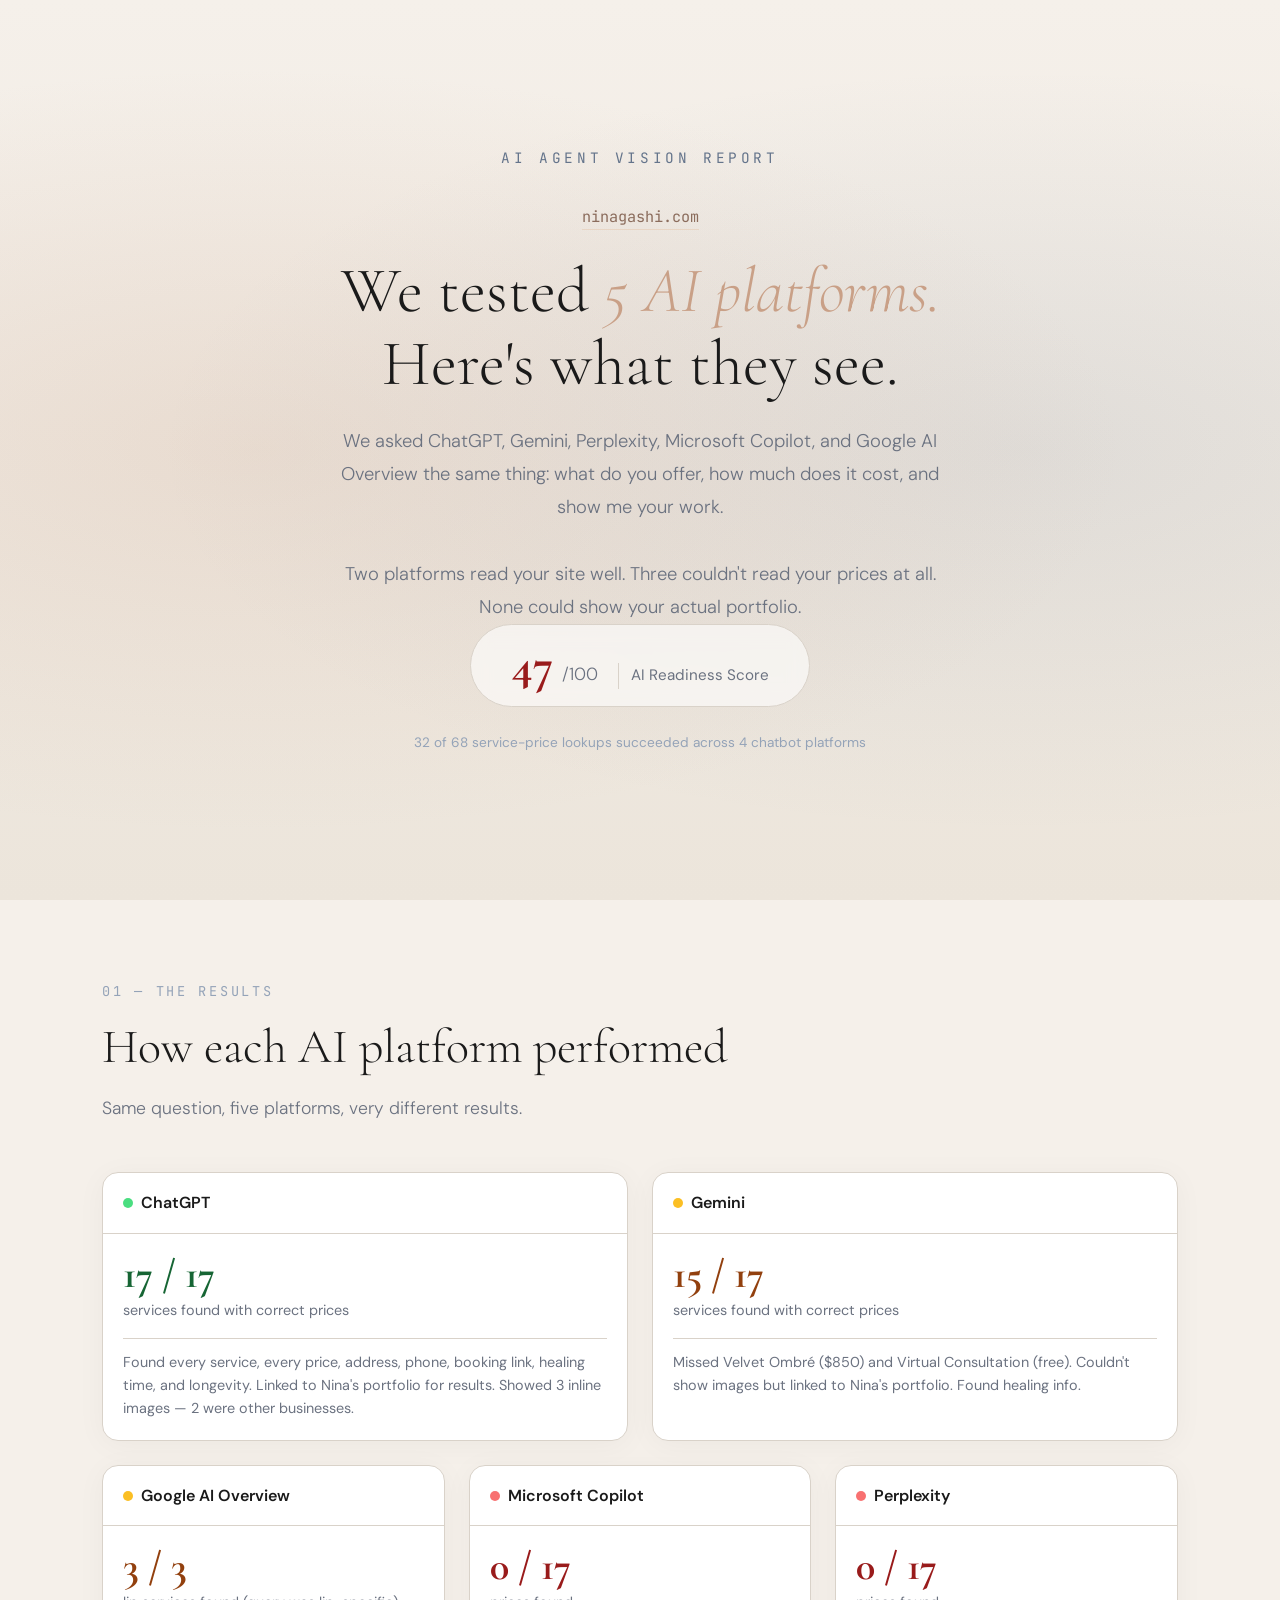
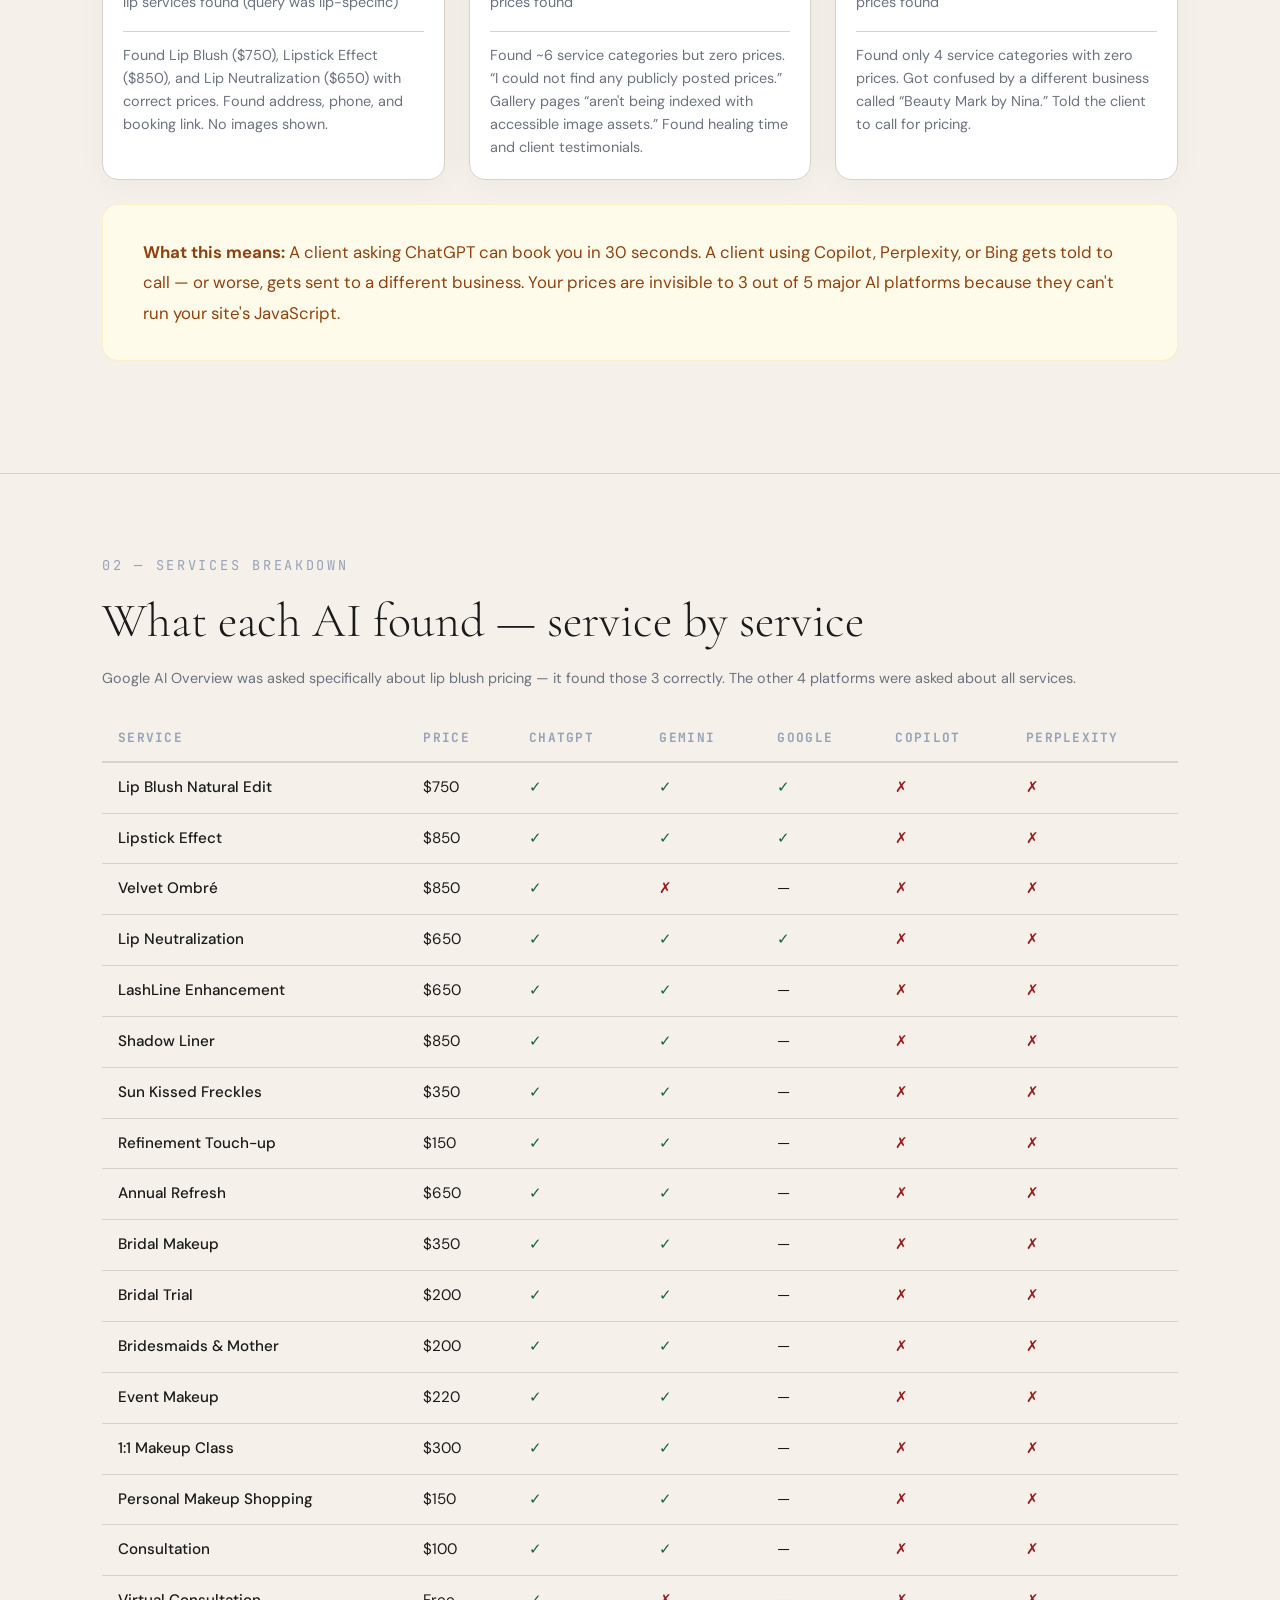
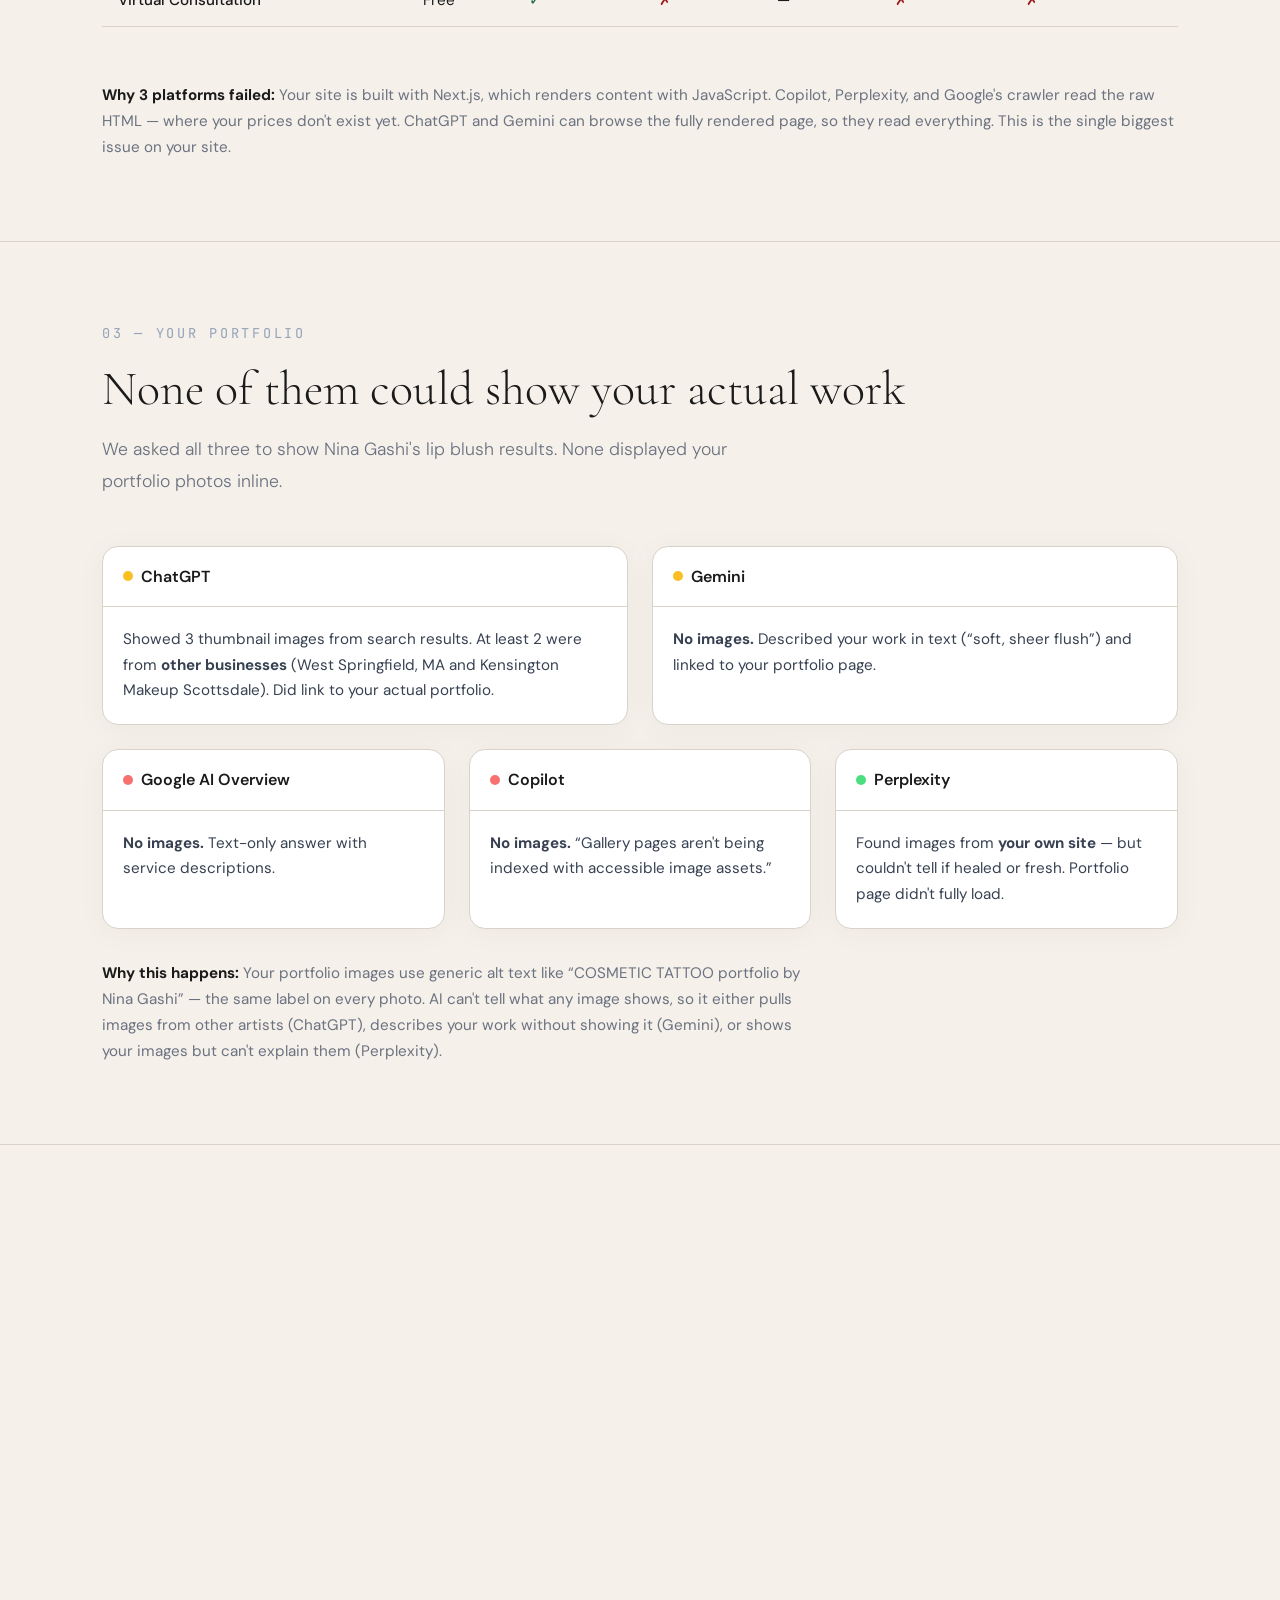
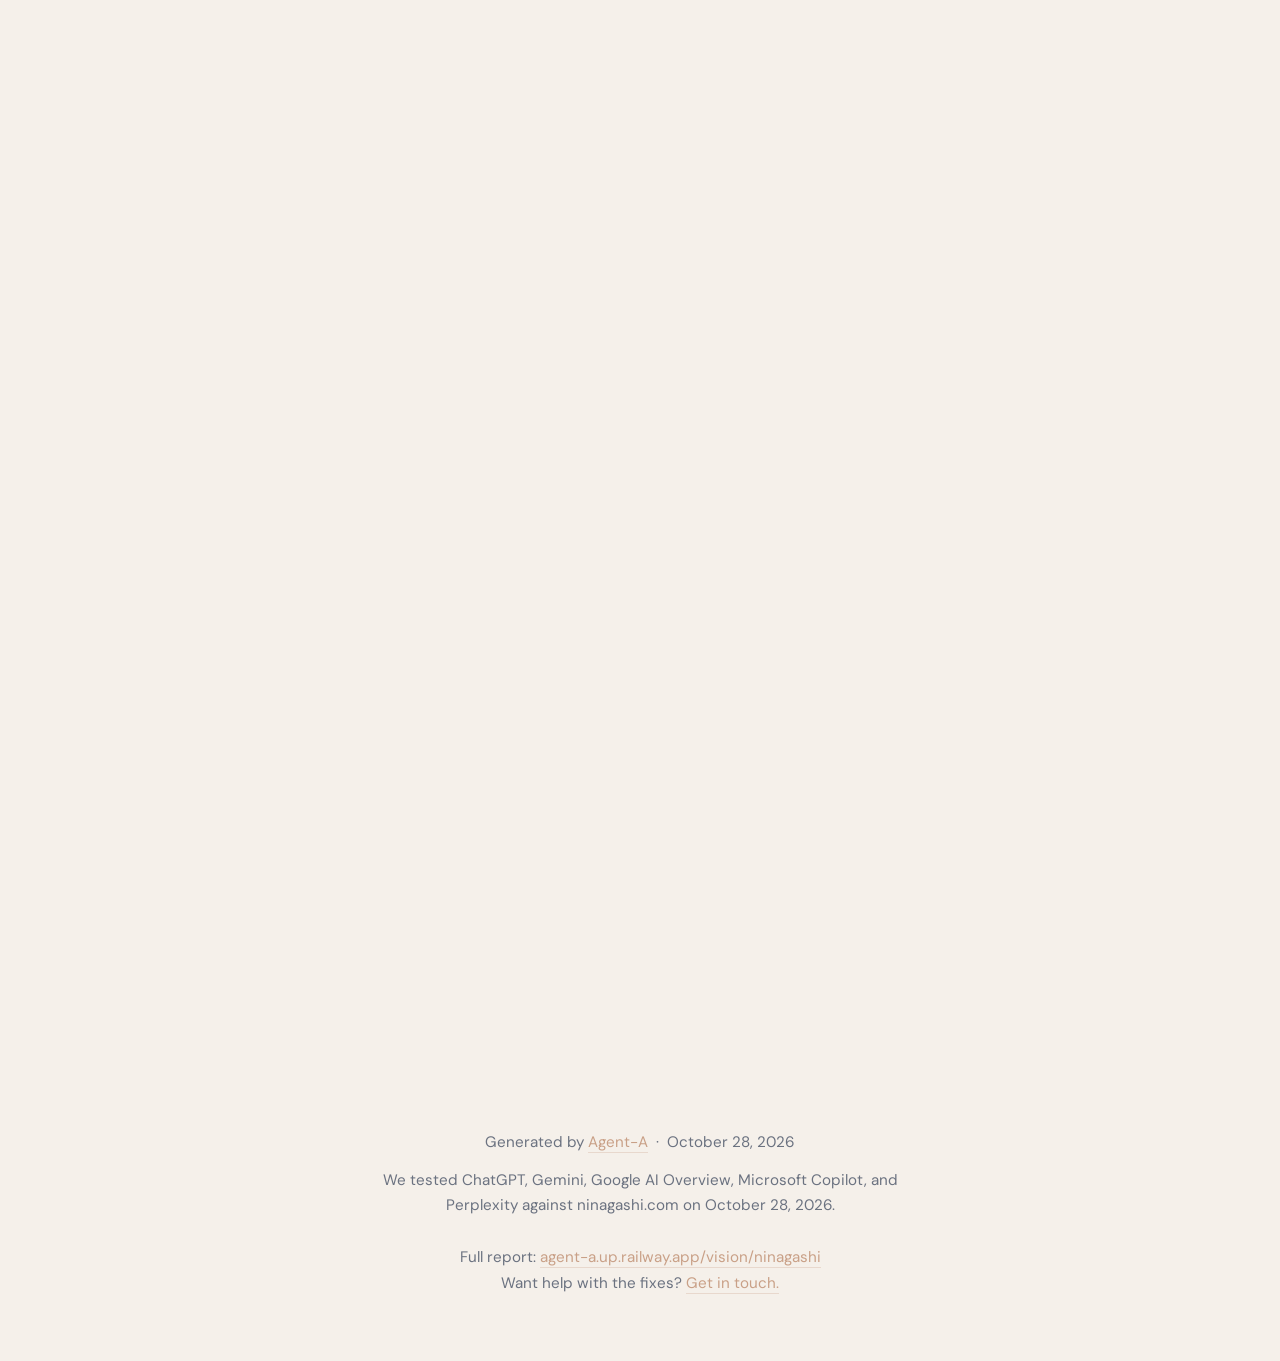
==== readiness/ai-vision-ninagashi.html @ b573cd14 "Add ninagashi.com website link to vision report hero Co-Authored-By: Claude Opus 4.6 <noreply@anthro" ====
<!DOCTYPE html>
<html lang="en">
<head>
<meta charset="UTF-8">
<meta name="viewport" content="width=device-width, initial-scale=1.0">
<title>AI Agent Vision — ninagashi.com</title>
<link rel="preconnect" href="https://fonts.googleapis.com">
<link href="https://fonts.googleapis.com/css2?family=Cormorant+Garamond:ital,wght@0,300;0,400;0,600;0,700;1,300;1,400&family=DM+Sans:wght@300;400;500;600&family=JetBrains+Mono:wght@300;400;500&display=swap" rel="stylesheet">
<style>
  :root {
    --warm: #c9a087;
    --warm-light: #e8d5c4;
    --warm-bg: #f0e8df;
    --warm-deep: #8b6c5c;
    --cold: #64748b;
    --cold-light: #94a3b8;
    --cold-bg: #e4e7ec;
    --cold-deep: #1e293b;
    --green: #4ade80;
    --green-muted: #166534;
    --yellow: #fbbf24;
    --yellow-muted: #92400e;
    --red: #f87171;
    --red-muted: #991b1b;
    --red-soft: #fce8e8;
    --text: #1a1a1a;
    --muted: #6b7280;
    --bg: #f5f0ea;
    --divider: #d9d2c9;
  }

  * { margin: 0; padding: 0; box-sizing: border-box; }
  html { scroll-behavior: smooth; }

  body {
    font-family: 'DM Sans', sans-serif;
    background: var(--bg);
    color: var(--text);
    line-height: 1.7;
    overflow-x: hidden;
  }

  .container { max-width: 1140px; margin: 0 auto; padding: 0 2rem; }
  .serif { font-family: 'Cormorant Garamond', serif; }
  .mono { font-family: 'JetBrains Mono', monospace; }

  /* ---- HERO ---- */
  .hero {
    min-height: 100vh;
    display: flex;
    align-items: center;
    justify-content: center;
    position: relative;
    overflow: hidden;
  }
  .hero::before {
    content: '';
    position: absolute;
    inset: 0;
    background:
      radial-gradient(ellipse at 20% 50%, rgba(201,160,135,0.2) 0%, transparent 60%),
      radial-gradient(ellipse at 80% 50%, rgba(100,116,139,0.12) 0%, transparent 60%),
      linear-gradient(180deg, var(--bg) 0%, #ece5db 100%);
  }
  .hero-content {
    position: relative;
    text-align: center;
    max-width: 800px;
    padding: 4rem 2rem;
    animation: fadeUp 1.2s ease-out;
  }
  .hero-eyebrow {
    font-family: 'JetBrains Mono', monospace;
    font-size: 0.9rem;
    letter-spacing: 0.25em;
    text-transform: uppercase;
    color: var(--cold);
    margin-bottom: 2rem;
  }
  .hero h1 {
    font-family: 'Cormorant Garamond', serif;
    font-size: clamp(2.5rem, 5vw, 4.5rem);
    font-weight: 300;
    line-height: 1.15;
    color: var(--text);
    margin-bottom: 1.5rem;
  }
  .hero h1 em { font-style: italic; color: var(--warm); }
  .hero-sub {
    font-size: 1.15rem;
    color: var(--muted);
    font-weight: 300;
    max-width: 600px;
    margin: 0 auto;
    line-height: 1.8;
  }

  /* ---- SECTION ---- */
  .section { padding: 5rem 0; }
  .section-num {
    font-family: 'JetBrains Mono', monospace;
    font-size: 0.85rem;
    letter-spacing: 0.2em;
    color: var(--cold-light);
    text-transform: uppercase;
    margin-bottom: 1rem;
  }
  .section-title {
    font-family: 'Cormorant Garamond', serif;
    font-size: clamp(2rem, 4vw, 3rem);
    font-weight: 300;
    line-height: 1.2;
    margin-bottom: 1rem;
  }
  .section-lead {
    font-size: 1.1rem;
    color: var(--muted);
    font-weight: 300;
    max-width: 650px;
    margin-bottom: 3rem;
    line-height: 1.8;
  }
  .section-divider {
    height: 1px;
    background: var(--divider);
    margin: 0;
  }

  /* ---- COMPARISON TABLE ---- */
  .compare-table {
    width: 100%;
    border-collapse: collapse;
    margin-bottom: 2rem;
  }
  .compare-table th {
    text-align: left;
    font-family: 'JetBrains Mono', monospace;
    font-size: 0.8rem;
    letter-spacing: 0.1em;
    text-transform: uppercase;
    color: var(--cold-light);
    padding: 0.75rem 1rem;
    border-bottom: 2px solid var(--divider);
  }
  .compare-table td {
    padding: 0.75rem 1rem;
    border-bottom: 1px solid var(--divider);
    font-size: 0.95rem;
    vertical-align: top;
  }
  .compare-table td:first-child {
    font-weight: 500;
    white-space: nowrap;
  }
  .compare-table .good { color: var(--green-muted); }
  .compare-table .warn { color: var(--yellow-muted); }
  .compare-table .bad { color: var(--red-muted); }

  /* ---- PLATFORM CARDS ---- */
  .platform-grid {
    display: grid;
    grid-template-columns: 1fr 1fr 1fr;
    gap: 1.5rem;
    margin-bottom: 2rem;
  }
  .platform-card {
    background: white;
    border: 1px solid var(--divider);
    border-radius: 16px;
    overflow: hidden;
    box-shadow: 0 4px 30px rgba(0,0,0,0.04);
  }
  .platform-card .card-header {
    padding: 1rem 1.25rem;
    border-bottom: 1px solid var(--divider);
    font-weight: 600;
    font-size: 1rem;
    display: flex;
    align-items: center;
    gap: 0.5rem;
  }
  .platform-card .card-header .dot {
    width: 10px; height: 10px;
    border-radius: 50%;
    flex-shrink: 0;
  }
  .platform-card .card-body {
    padding: 1.25rem;
    font-size: 0.95rem;
    line-height: 1.7;
    color: #374151;
  }
  .platform-card .stat {
    font-family: 'Cormorant Garamond', serif;
    font-size: 2.5rem;
    font-weight: 700;
    line-height: 1;
    margin-bottom: 0.25rem;
  }
  .platform-card .stat-label {
    font-size: 0.9rem;
    color: var(--muted);
    margin-bottom: 1rem;
  }
  .platform-card .detail {
    font-size: 0.9rem;
    color: var(--muted);
    line-height: 1.6;
    padding-top: 0.75rem;
    border-top: 1px solid var(--divider);
  }

  /* ---- CHAT SIM ---- */
  .chat-sim {
    background: white;
    border: 1px solid var(--divider);
    border-radius: 16px;
    overflow: hidden;
    box-shadow: 0 4px 40px rgba(0,0,0,0.06);
    max-width: 800px;
    margin: 0 auto;
  }
  .chat-header {
    padding: 1rem 1.5rem;
    border-bottom: 1px solid var(--divider);
    font-weight: 500;
    font-size: 0.95rem;
    display: flex;
    align-items: center;
    gap: 0.5rem;
    color: var(--text);
  }
  .chat-header .dot {
    width: 10px; height: 10px;
    background: var(--green);
    border-radius: 50%;
  }
  .chat-body { padding: 2rem; }
  .chat-msg { margin-bottom: 1.5rem; max-width: 85%; }
  .chat-msg.user {
    margin-left: auto;
    background: #f0f0f0;
    padding: 1rem 1.25rem;
    border-radius: 16px 16px 4px 16px;
    font-size: 1rem;
  }
  .chat-msg.ai {
    padding: 1rem 0;
    font-size: 0.95rem;
    line-height: 1.7;
    color: #374151;
  }
  .chat-result {
    padding: 1rem 1.25rem;
    border-radius: 12px;
    margin-top: 0.75rem;
    font-size: 0.95rem;
    line-height: 1.7;
  }
  .chat-result.lose {
    background: var(--red-soft);
    border: 1px solid rgba(248,113,113,0.15);
    color: var(--red-muted);
  }
  .chat-result.win {
    background: #f0fdf4;
    border: 1px solid rgba(74,222,128,0.15);
    color: var(--green-muted);
  }
  .chat-result.mixed {
    background: #fffbeb;
    border: 1px solid rgba(251,191,36,0.15);
    color: var(--yellow-muted);
  }

  /* ---- FIX GRID ---- */
  .fix-grid {
    display: grid;
    grid-template-columns: 1fr 1fr;
    gap: 1.25rem;
    margin-top: 2rem;
  }
  .fix-card {
    background: white;
    border: 1px solid var(--divider);
    border-radius: 12px;
    padding: 1.5rem;
  }
  .fix-card h4 {
    font-family: 'Cormorant Garamond', serif;
    font-size: 1.25rem;
    font-weight: 600;
    margin-bottom: 0.5rem;
  }
  .fix-card p {
    font-size: 0.95rem;
    color: var(--muted);
    line-height: 1.6;
  }
  .fix-card .priority {
    display: inline-block;
    font-family: 'JetBrains Mono', monospace;
    font-size: 0.75rem;
    letter-spacing: 0.1em;
    text-transform: uppercase;
    padding: 0.2rem 0.6rem;
    border-radius: 4px;
    margin-bottom: 0.75rem;
  }
  .fix-card .priority.high {
    background: var(--red-soft);
    color: var(--red-muted);
  }
  .fix-card .priority.med {
    background: #fffbeb;
    color: var(--yellow-muted);
  }
  .fix-card .priority.low {
    background: #f0fdf4;
    color: var(--green-muted);
  }

  /* ---- CODE BLOCK ---- */
  .code-block {
    background: #0c0f14;
    border-radius: 12px;
    overflow: hidden;
    margin-top: 1rem;
    box-shadow: 0 4px 30px rgba(0,0,0,0.1);
  }
  .code-block .code-header {
    background: #161b22;
    padding: 0.6rem 1rem;
    font-family: 'JetBrains Mono', monospace;
    font-size: 0.8rem;
    color: #6b7280;
    display: flex;
    justify-content: space-between;
    align-items: center;
  }
  .code-block pre {
    padding: 1.25rem;
    font-family: 'JetBrains Mono', monospace;
    font-size: 0.82rem;
    line-height: 1.7;
    color: #c9d1d9;
    overflow-x: auto;
    margin: 0;
    white-space: pre;
  }
  .code-block pre .key { color: #79c0ff; }
  .code-block pre .str { color: #a5d6ff; }
  .code-block pre .num { color: #ffa657; }
  .code-block pre .comment { color: #484f58; }

  /* ---- VERDICT BANNER ---- */
  .verdict-banner {
    padding: 2rem 2.5rem;
    border-radius: 16px;
    margin-bottom: 2rem;
    line-height: 1.8;
    font-size: 1.05rem;
  }
  .verdict-banner.good {
    background: #f0fdf4;
    border: 1px solid rgba(74,222,128,0.2);
    color: var(--green-muted);
  }
  .verdict-banner.bad {
    background: var(--red-soft);
    border: 1px solid rgba(248,113,113,0.2);
    color: var(--red-muted);
  }
  .verdict-banner.mixed {
    background: #fffbeb;
    border: 1px solid rgba(251,191,36,0.2);
    color: var(--yellow-muted);
  }

  /* ---- FOOTER ---- */
  .footer {
    padding: 4rem 0;
    text-align: center;
    color: var(--muted);
    font-size: 0.95rem;
  }
  .footer a {
    color: var(--warm);
    text-decoration: none;
    border-bottom: 1px solid rgba(201,160,135,0.3);
  }

  @keyframes fadeUp {
    from { opacity: 0; transform: translateY(30px); }
    to   { opacity: 1; transform: translateY(0); }
  }
  .reveal {
    opacity: 0;
    transform: translateY(24px);
    transition: opacity 0.8s ease, transform 0.8s ease;
  }
  .reveal.visible {
    opacity: 1;
    transform: translateY(0);
  }

  @media (max-width: 768px) {
    .platform-grid { grid-template-columns: 1fr; }
    .fix-grid { grid-template-columns: 1fr; }
    .hero h1 { font-size: 2.2rem; }
    .section { padding: 3.5rem 0; }
  }
</style>
</head>
<body>

<!-- =========== HERO =========== -->
<section class="hero">
  <div class="hero-content">
    <div class="hero-eyebrow mono">AI Agent Vision Report</div>
    <div style="margin-bottom: 1.5rem;">
      <a href="https://ninagashi.com" target="_blank" rel="noopener" style="font-family: 'JetBrains Mono', monospace; font-size: 0.95rem; color: var(--warm-deep); text-decoration: none; border-bottom: 1px solid var(--warm-light); padding-bottom: 2px; transition: color 0.2s, border-color 0.2s;">ninagashi.com</a>
    </div>
    <h1 class="serif">We tested <em>5 AI platforms.</em><br>Here's what they see.</h1>
    <p class="hero-sub">
      We asked ChatGPT, Gemini, Perplexity, Microsoft Copilot, and
      Google AI Overview the same thing: what do you offer, how much does it cost,
      and show me your work.
      <br><br>
      Two platforms read your site well. Three couldn't read your prices at all.
      None could show your actual portfolio.
    </p>
    <div style="display: inline-flex; align-items: baseline; gap: 0.5rem; padding: 1rem 2.5rem; border: 1px solid var(--divider); border-radius: 100px; background: rgba(255,255,255,0.6); backdrop-filter: blur(10px); margin-bottom: 1.5rem;">
      <span class="serif" style="font-size: 3rem; font-weight: 700; color: var(--red-muted); line-height: 1;">47</span>
      <span style="font-size: 1.1rem; color: var(--muted); font-weight: 300;">/100</span>
      <span style="font-size: 0.95rem; color: var(--muted); font-weight: 400; margin-left: 0.75rem; padding-left: 0.75rem; border-left: 1px solid var(--divider);">AI Readiness Score</span>
    </div>
    <div style="font-size: 0.85rem; color: var(--cold-light);">
      32 of 68 service-price lookups succeeded across 4 chatbot platforms
    </div>
  </div>
</section>

<!-- =========== SECTION 1: SCORECARD =========== -->
<section class="section">
  <div class="container reveal">
    <div class="section-num mono">01 &mdash; The results</div>
    <h2 class="section-title serif">How each AI platform performed</h2>
    <p class="section-lead">
      Same question, five platforms, very different results.
    </p>

    <div class="platform-grid" style="grid-template-columns: 1fr 1fr; margin-bottom: 1.5rem;">
      <!-- ChatGPT -->
      <div class="platform-card">
        <div class="card-header">
          <div class="dot" style="background: var(--green);"></div>
          ChatGPT
        </div>
        <div class="card-body">
          <div class="stat good" style="color: var(--green-muted);">17 / 17</div>
          <div class="stat-label">services found with correct prices</div>
          <div class="detail">
            Found every service, every price, address, phone,
            booking link, healing time, and longevity.
            Linked to Nina's portfolio for results.
            Showed 3 inline images &mdash; 2 were other businesses.
          </div>
        </div>
      </div>

      <!-- Gemini -->
      <div class="platform-card">
        <div class="card-header">
          <div class="dot" style="background: var(--yellow);"></div>
          Gemini
        </div>
        <div class="card-body">
          <div class="stat warn" style="color: var(--yellow-muted);">15 / 17</div>
          <div class="stat-label">services found with correct prices</div>
          <div class="detail">
            Missed Velvet Ombr&eacute; ($850) and Virtual Consultation (free).
            Couldn't show images but linked to Nina's portfolio.
            Found healing info.
          </div>
        </div>
      </div>
    </div>

    <div class="platform-grid" style="grid-template-columns: 1fr 1fr 1fr; margin-bottom: 1.5rem;">
      <!-- Google AI Overview -->
      <div class="platform-card">
        <div class="card-header">
          <div class="dot" style="background: var(--yellow);"></div>
          Google AI Overview
        </div>
        <div class="card-body">
          <div class="stat warn" style="color: var(--yellow-muted);">3 / 3</div>
          <div class="stat-label">lip services found (query was lip-specific)</div>
          <div class="detail">
            Found Lip Blush ($750), Lipstick Effect ($850),
            and Lip Neutralization ($650) with correct prices.
            Found address, phone, and booking link.
            No images shown.
          </div>
        </div>
      </div>

      <!-- Copilot -->
      <div class="platform-card">
        <div class="card-header">
          <div class="dot" style="background: var(--red);"></div>
          Microsoft Copilot
        </div>
        <div class="card-body">
          <div class="stat bad" style="color: var(--red-muted);">0 / 17</div>
          <div class="stat-label">prices found</div>
          <div class="detail">
            Found ~6 service categories but zero prices.
            &ldquo;I could not find any publicly posted prices.&rdquo;
            Gallery pages &ldquo;aren't being indexed with accessible image assets.&rdquo;
            Found healing time and client testimonials.
          </div>
        </div>
      </div>

      <!-- Perplexity -->
      <div class="platform-card">
        <div class="card-header">
          <div class="dot" style="background: var(--red);"></div>
          Perplexity
        </div>
        <div class="card-body">
          <div class="stat bad" style="color: var(--red-muted);">0 / 17</div>
          <div class="stat-label">prices found</div>
          <div class="detail">
            Found only 4 service categories with zero prices.
            Got confused by a different business
            called &ldquo;Beauty Mark by Nina.&rdquo;
            Told the client to call for pricing.
          </div>
        </div>
      </div>
    </div>

    <!-- What this means -->
    <div class="verdict-banner mixed">
      <strong>What this means:</strong> A client asking ChatGPT can book you in 30 seconds.
      A client using Copilot, Perplexity, or Bing gets told to call &mdash;
      or worse, gets sent to a different business. Your prices are invisible
      to 3 out of 5 major AI platforms because they can't run your site's JavaScript.
    </div>
  </div>
</section>

<div class="section-divider"></div>

<!-- =========== SECTION 2: SERVICES DETAIL =========== -->
<section class="section">
  <div class="container reveal">
    <div class="section-num mono">02 &mdash; Services breakdown</div>
    <h2 class="section-title serif">What each AI found &mdash; service by service</h2>
    <p style="color: var(--muted); font-size: 0.9rem; margin-bottom: 1.5rem;">
      Google AI Overview was asked specifically about lip blush pricing &mdash;
      it found those 3 correctly. The other 4 platforms were asked about all services.
    </p>

    <div style="overflow-x: auto;">
    <table class="compare-table">
      <thead>
        <tr>
          <th>Service</th>
          <th>Price</th>
          <th>ChatGPT</th>
          <th>Gemini</th>
          <th>Google</th>
          <th>Copilot</th>
          <th>Perplexity</th>
        </tr>
      </thead>
      <tbody>
        <tr><td>Lip Blush Natural Edit</td><td>$750</td><td class="good">&check;</td><td class="good">&check;</td><td class="good">&check;</td><td class="bad">&cross;</td><td class="bad">&cross;</td></tr>
        <tr><td>Lipstick Effect</td><td>$850</td><td class="good">&check;</td><td class="good">&check;</td><td class="good">&check;</td><td class="bad">&cross;</td><td class="bad">&cross;</td></tr>
        <tr><td>Velvet Ombr&eacute;</td><td>$850</td><td class="good">&check;</td><td class="bad">&cross;</td><td>&mdash;</td><td class="bad">&cross;</td><td class="bad">&cross;</td></tr>
        <tr><td>Lip Neutralization</td><td>$650</td><td class="good">&check;</td><td class="good">&check;</td><td class="good">&check;</td><td class="bad">&cross;</td><td class="bad">&cross;</td></tr>
        <tr><td>LashLine Enhancement</td><td>$650</td><td class="good">&check;</td><td class="good">&check;</td><td>&mdash;</td><td class="bad">&cross;</td><td class="bad">&cross;</td></tr>
        <tr><td>Shadow Liner</td><td>$850</td><td class="good">&check;</td><td class="good">&check;</td><td>&mdash;</td><td class="bad">&cross;</td><td class="bad">&cross;</td></tr>
        <tr><td>Sun Kissed Freckles</td><td>$350</td><td class="good">&check;</td><td class="good">&check;</td><td>&mdash;</td><td class="bad">&cross;</td><td class="bad">&cross;</td></tr>
        <tr><td>Refinement Touch-up</td><td>$150</td><td class="good">&check;</td><td class="good">&check;</td><td>&mdash;</td><td class="bad">&cross;</td><td class="bad">&cross;</td></tr>
        <tr><td>Annual Refresh</td><td>$650</td><td class="good">&check;</td><td class="good">&check;</td><td>&mdash;</td><td class="bad">&cross;</td><td class="bad">&cross;</td></tr>
        <tr><td>Bridal Makeup</td><td>$350</td><td class="good">&check;</td><td class="good">&check;</td><td>&mdash;</td><td class="bad">&cross;</td><td class="bad">&cross;</td></tr>
        <tr><td>Bridal Trial</td><td>$200</td><td class="good">&check;</td><td class="good">&check;</td><td>&mdash;</td><td class="bad">&cross;</td><td class="bad">&cross;</td></tr>
        <tr><td>Bridesmaids &amp; Mother</td><td>$200</td><td class="good">&check;</td><td class="good">&check;</td><td>&mdash;</td><td class="bad">&cross;</td><td class="bad">&cross;</td></tr>
        <tr><td>Event Makeup</td><td>$220</td><td class="good">&check;</td><td class="good">&check;</td><td>&mdash;</td><td class="bad">&cross;</td><td class="bad">&cross;</td></tr>
        <tr><td>1:1 Makeup Class</td><td>$300</td><td class="good">&check;</td><td class="good">&check;</td><td>&mdash;</td><td class="bad">&cross;</td><td class="bad">&cross;</td></tr>
        <tr><td>Personal Makeup Shopping</td><td>$150</td><td class="good">&check;</td><td class="good">&check;</td><td>&mdash;</td><td class="bad">&cross;</td><td class="bad">&cross;</td></tr>
        <tr><td>Consultation</td><td>$100</td><td class="good">&check;</td><td class="good">&check;</td><td>&mdash;</td><td class="bad">&cross;</td><td class="bad">&cross;</td></tr>
        <tr><td>Virtual Consultation</td><td>Free</td><td class="good">&check;</td><td class="bad">&cross;</td><td>&mdash;</td><td class="bad">&cross;</td><td class="bad">&cross;</td></tr>
      </tbody>
    </table>
    </div>

    <p style="color: var(--muted); font-size: 0.95rem; line-height: 1.7; margin-top: 1.5rem;">
      <strong style="color: var(--text);">Why 3 platforms failed:</strong>
      Your site is built with Next.js, which renders content with JavaScript.
      Copilot, Perplexity, and Google's crawler read the raw HTML &mdash; where your
      prices don't exist yet. ChatGPT and Gemini can browse the fully rendered page,
      so they read everything. This is the single biggest issue on your site.
    </p>
  </div>
</section>

<div class="section-divider"></div>

<!-- =========== SECTION 3: IMAGES =========== -->
<section class="section">
  <div class="container reveal">
    <div class="section-num mono">03 &mdash; Your portfolio</div>
    <h2 class="section-title serif">None of them could show your actual work</h2>
    <p class="section-lead">
      We asked all three to show Nina Gashi's lip blush results.
      None displayed your portfolio photos inline.
    </p>

    <div class="platform-grid" style="grid-template-columns: 1fr 1fr; margin-bottom: 1.5rem;">
      <div class="platform-card">
        <div class="card-header">
          <div class="dot" style="background: var(--yellow);"></div>
          ChatGPT
        </div>
        <div class="card-body">
          Showed 3 thumbnail images from search results.
          At least 2 were from <strong>other businesses</strong>
          (West Springfield, MA and Kensington Makeup Scottsdale).
          Did link to your actual portfolio.
        </div>
      </div>
      <div class="platform-card">
        <div class="card-header">
          <div class="dot" style="background: var(--yellow);"></div>
          Gemini
        </div>
        <div class="card-body">
          <strong>No images.</strong>
          Described your work in text
          (&ldquo;soft, sheer flush&rdquo;)
          and linked to your portfolio page.
        </div>
      </div>
    </div>
    <div class="platform-grid" style="grid-template-columns: 1fr 1fr 1fr; margin-bottom: 2rem;">
      <div class="platform-card">
        <div class="card-header">
          <div class="dot" style="background: var(--red);"></div>
          Google AI Overview
        </div>
        <div class="card-body">
          <strong>No images.</strong>
          Text-only answer with service descriptions.
        </div>
      </div>
      <div class="platform-card">
        <div class="card-header">
          <div class="dot" style="background: var(--red);"></div>
          Copilot
        </div>
        <div class="card-body">
          <strong>No images.</strong>
          &ldquo;Gallery pages aren't being indexed
          with accessible image assets.&rdquo;
        </div>
      </div>
      <div class="platform-card">
        <div class="card-header">
          <div class="dot" style="background: var(--green);"></div>
          Perplexity
        </div>
        <div class="card-body">
          Found images from <strong>your own site</strong> &mdash;
          but couldn't tell if healed or fresh.
          Portfolio page didn't fully load.
        </div>
      </div>
    </div>

    <p style="color: var(--muted); font-size: 0.95rem; line-height: 1.7; max-width: 700px;">
      <strong style="color: var(--text);">Why this happens:</strong>
      Your portfolio images use generic alt text like
      &ldquo;COSMETIC TATTOO portfolio by Nina Gashi&rdquo; &mdash;
      the same label on every photo. AI can't tell what any image shows,
      so it either pulls images from other artists (ChatGPT), describes your
      work without showing it (Gemini), or shows your images but can't
      explain them (Perplexity).
    </p>
  </div>
</section>

<div class="section-divider"></div>

<!-- =========== SECTION 4: VERDICT + FIXES =========== -->
<section class="section">
  <div class="container reveal">
    <div class="section-num mono">04 &mdash; The verdict</div>
    <h2 class="section-title serif">Your site is better than most &mdash; with two gaps</h2>

    <div class="verdict-banner mixed" style="margin-bottom: 2rem;">
      <strong>The bottom line:</strong> ChatGPT and Gemini read everything correctly &mdash;
      but Copilot, Perplexity, and Google's AI Overview can't read your prices.
      That's 3 out of 5 platforms where a potential client gets told to call instead
      of seeing your menu. One code change fixes all three.
    </div>

    <div style="font-size: 1.05rem; line-height: 1.8; color: var(--text); max-width: 700px; margin-bottom: 3rem;">
      <strong>Two fixes. Both are copy-paste. Here's the code.</strong>
    </div>

    <!-- FIX 1: Offer Schema -->
    <div class="fix-card" style="margin-bottom: 2rem;">
      <div class="priority high">Fix 1 &mdash; Make prices visible to Perplexity</div>
      <h4 class="serif">Add this to your services page &lt;head&gt;</h4>
      <p style="margin-bottom: 0.5rem;">
        Your /services page already has Service schema (names and descriptions) but no prices.
        Replace your existing ItemList JSON-LD with this version that includes Offer schema.
        Perplexity's crawler can read JSON-LD even when it can't run JavaScript.
      </p>
      <div class="code-block">
        <div class="code-header">
          <span>JSON-LD &mdash; paste into /services &lt;head&gt;</span>
        </div>
<pre><span class="comment">// Add this &lt;script type="application/ld+json"&gt; to your services page.</span>
<span class="comment">// It replaces your existing ItemList with one that includes prices.</span>
{
  "<span class="key">@context</span>": "<span class="str">https://schema.org</span>",
  "<span class="key">@type</span>": "<span class="str">ItemList</span>",
  "<span class="key">name</span>": "<span class="str">Nina Gashi Services</span>",
  "<span class="key">itemListElement</span>": [
    {
      "<span class="key">@type</span>": "<span class="str">ListItem</span>",
      "<span class="key">position</span>": <span class="num">1</span>,
      "<span class="key">item</span>": {
        "<span class="key">@type</span>": "<span class="str">Service</span>",
        "<span class="key">name</span>": "<span class="str">Lip Blush: The Natural Edit</span>",
        "<span class="key">description</span>": "<span class="str">Soft color enhancement that improves tone, border definition, and lip balance</span>",
        "<span class="key">provider</span>": { "<span class="key">@id</span>": "<span class="str">https://ninagashi.com/#business</span>" },
        "<span class="key">offers</span>": {
          "<span class="key">@type</span>": "<span class="str">Offer</span>",
          "<span class="key">price</span>": "<span class="num">750.00</span>",
          "<span class="key">priceCurrency</span>": "<span class="str">USD</span>"
        }
      }
    },
    {
      "<span class="key">@type</span>": "<span class="str">ListItem</span>",
      "<span class="key">position</span>": <span class="num">2</span>,
      "<span class="key">item</span>": {
        "<span class="key">@type</span>": "<span class="str">Service</span>",
        "<span class="key">name</span>": "<span class="str">Lipstick Effect - The Makeup Edit</span>",
        "<span class="key">offers</span>": { "<span class="key">@type</span>": "<span class="str">Offer</span>", "<span class="key">price</span>": "<span class="num">850.00</span>", "<span class="key">priceCurrency</span>": "<span class="str">USD</span>" }
      }
    },
    {
      "<span class="key">@type</span>": "<span class="str">ListItem</span>",
      "<span class="key">position</span>": <span class="num">3</span>,
      "<span class="key">item</span>": {
        "<span class="key">@type</span>": "<span class="str">Service</span>",
        "<span class="key">name</span>": "<span class="str">Velvet Ombré - The Velvet Edit</span>",
        "<span class="key">offers</span>": { "<span class="key">@type</span>": "<span class="str">Offer</span>", "<span class="key">price</span>": "<span class="num">850.00</span>", "<span class="key">priceCurrency</span>": "<span class="str">USD</span>" }
      }
    },
    {
      "<span class="key">@type</span>": "<span class="str">ListItem</span>",
      "<span class="key">position</span>": <span class="num">4</span>,
      "<span class="key">item</span>": {
        "<span class="key">@type</span>": "<span class="str">Service</span>",
        "<span class="key">name</span>": "<span class="str">Lip Neutralization</span>",
        "<span class="key">offers</span>": { "<span class="key">@type</span>": "<span class="str">Offer</span>", "<span class="key">price</span>": "<span class="num">650.00</span>", "<span class="key">priceCurrency</span>": "<span class="str">USD</span>" }
      }
    },
    {
      "<span class="key">@type</span>": "<span class="str">ListItem</span>",
      "<span class="key">position</span>": <span class="num">5</span>,
      "<span class="key">item</span>": {
        "<span class="key">@type</span>": "<span class="str">Service</span>",
        "<span class="key">name</span>": "<span class="str">LashLine Enhancement</span>",
        "<span class="key">offers</span>": { "<span class="key">@type</span>": "<span class="str">Offer</span>", "<span class="key">price</span>": "<span class="num">650.00</span>", "<span class="key">priceCurrency</span>": "<span class="str">USD</span>" }
      }
    },
    {
      "<span class="key">@type</span>": "<span class="str">ListItem</span>",
      "<span class="key">position</span>": <span class="num">6</span>,
      "<span class="key">item</span>": {
        "<span class="key">@type</span>": "<span class="str">Service</span>",
        "<span class="key">name</span>": "<span class="str">The Shadow Liner</span>",
        "<span class="key">offers</span>": { "<span class="key">@type</span>": "<span class="str">Offer</span>", "<span class="key">price</span>": "<span class="num">850.00</span>", "<span class="key">priceCurrency</span>": "<span class="str">USD</span>" }
      }
    },
    {
      "<span class="key">@type</span>": "<span class="str">ListItem</span>",
      "<span class="key">position</span>": <span class="num">7</span>,
      "<span class="key">item</span>": {
        "<span class="key">@type</span>": "<span class="str">Service</span>",
        "<span class="key">name</span>": "<span class="str">Sun Kissed Freckles</span>",
        "<span class="key">offers</span>": { "<span class="key">@type</span>": "<span class="str">Offer</span>", "<span class="key">price</span>": "<span class="num">350.00</span>", "<span class="key">priceCurrency</span>": "<span class="str">USD</span>" }
      }
    },
    {
      "<span class="key">@type</span>": "<span class="str">ListItem</span>",
      "<span class="key">position</span>": <span class="num">8</span>,
      "<span class="key">item</span>": {
        "<span class="key">@type</span>": "<span class="str">Service</span>",
        "<span class="key">name</span>": "<span class="str">The Refinement Touch-up</span>",
        "<span class="key">offers</span>": { "<span class="key">@type</span>": "<span class="str">Offer</span>", "<span class="key">price</span>": "<span class="num">150.00</span>", "<span class="key">priceCurrency</span>": "<span class="str">USD</span>" }
      }
    },
    {
      "<span class="key">@type</span>": "<span class="str">ListItem</span>",
      "<span class="key">position</span>": <span class="num">9</span>,
      "<span class="key">item</span>": {
        "<span class="key">@type</span>": "<span class="str">Service</span>",
        "<span class="key">name</span>": "<span class="str">Annual Refresh - Lip Blush</span>",
        "<span class="key">offers</span>": { "<span class="key">@type</span>": "<span class="str">Offer</span>", "<span class="key">price</span>": "<span class="num">650.00</span>", "<span class="key">priceCurrency</span>": "<span class="str">USD</span>" }
      }
    },
    {
      "<span class="key">@type</span>": "<span class="str">ListItem</span>",
      "<span class="key">position</span>": <span class="num">10</span>,
      "<span class="key">item</span>": {
        "<span class="key">@type</span>": "<span class="str">Service</span>",
        "<span class="key">name</span>": "<span class="str">Annual Refresh - Lashline</span>",
        "<span class="key">offers</span>": { "<span class="key">@type</span>": "<span class="str">Offer</span>", "<span class="key">price</span>": "<span class="num">650.00</span>", "<span class="key">priceCurrency</span>": "<span class="str">USD</span>" }
      }
    },
    {
      "<span class="key">@type</span>": "<span class="str">ListItem</span>",
      "<span class="key">position</span>": <span class="num">11</span>,
      "<span class="key">item</span>": {
        "<span class="key">@type</span>": "<span class="str">Service</span>",
        "<span class="key">name</span>": "<span class="str">Bridal Makeup</span>",
        "<span class="key">offers</span>": { "<span class="key">@type</span>": "<span class="str">Offer</span>", "<span class="key">price</span>": "<span class="num">350.00</span>", "<span class="key">priceCurrency</span>": "<span class="str">USD</span>" }
      }
    },
    {
      "<span class="key">@type</span>": "<span class="str">ListItem</span>",
      "<span class="key">position</span>": <span class="num">12</span>,
      "<span class="key">item</span>": {
        "<span class="key">@type</span>": "<span class="str">Service</span>",
        "<span class="key">name</span>": "<span class="str">Bridal Trial</span>",
        "<span class="key">offers</span>": { "<span class="key">@type</span>": "<span class="str">Offer</span>", "<span class="key">price</span>": "<span class="num">200.00</span>", "<span class="key">priceCurrency</span>": "<span class="str">USD</span>" }
      }
    },
    {
      "<span class="key">@type</span>": "<span class="str">ListItem</span>",
      "<span class="key">position</span>": <span class="num">13</span>,
      "<span class="key">item</span>": {
        "<span class="key">@type</span>": "<span class="str">Service</span>",
        "<span class="key">name</span>": "<span class="str">Bridesmaids &amp; Mother</span>",
        "<span class="key">offers</span>": { "<span class="key">@type</span>": "<span class="str">Offer</span>", "<span class="key">price</span>": "<span class="num">200.00</span>", "<span class="key">priceCurrency</span>": "<span class="str">USD</span>" }
      }
    },
    {
      "<span class="key">@type</span>": "<span class="str">ListItem</span>",
      "<span class="key">position</span>": <span class="num">14</span>,
      "<span class="key">item</span>": {
        "<span class="key">@type</span>": "<span class="str">Service</span>",
        "<span class="key">name</span>": "<span class="str">EVENT Makeup</span>",
        "<span class="key">offers</span>": { "<span class="key">@type</span>": "<span class="str">Offer</span>", "<span class="key">price</span>": "<span class="num">220.00</span>", "<span class="key">priceCurrency</span>": "<span class="str">USD</span>" }
      }
    },
    {
      "<span class="key">@type</span>": "<span class="str">ListItem</span>",
      "<span class="key">position</span>": <span class="num">15</span>,
      "<span class="key">item</span>": {
        "<span class="key">@type</span>": "<span class="str">Service</span>",
        "<span class="key">name</span>": "<span class="str">1:1 Makeup class</span>",
        "<span class="key">offers</span>": { "<span class="key">@type</span>": "<span class="str">Offer</span>", "<span class="key">price</span>": "<span class="num">300.00</span>", "<span class="key">priceCurrency</span>": "<span class="str">USD</span>" }
      }
    },
    {
      "<span class="key">@type</span>": "<span class="str">ListItem</span>",
      "<span class="key">position</span>": <span class="num">16</span>,
      "<span class="key">item</span>": {
        "<span class="key">@type</span>": "<span class="str">Service</span>",
        "<span class="key">name</span>": "<span class="str">Personal Makeup Shopping</span>",
        "<span class="key">offers</span>": { "<span class="key">@type</span>": "<span class="str">Offer</span>", "<span class="key">price</span>": "<span class="num">150.00</span>", "<span class="key">priceCurrency</span>": "<span class="str">USD</span>" }
      }
    },
    {
      "<span class="key">@type</span>": "<span class="str">ListItem</span>",
      "<span class="key">position</span>": <span class="num">17</span>,
      "<span class="key">item</span>": {
        "<span class="key">@type</span>": "<span class="str">Service</span>",
        "<span class="key">name</span>": "<span class="str">Consultation</span>",
        "<span class="key">offers</span>": { "<span class="key">@type</span>": "<span class="str">Offer</span>", "<span class="key">price</span>": "<span class="num">100.00</span>", "<span class="key">priceCurrency</span>": "<span class="str">USD</span>" }
      }
    }
  ]
}</pre>
      </div>
    </div>

    <!-- FIX 2: Alt Text -->
    <div class="fix-card" style="margin-bottom: 2rem;">
      <div class="priority high">Fix 2 &mdash; Give each portfolio image a unique description</div>
      <h4 class="serif">Replace generic alt text with specific descriptions</h4>
      <p style="margin-bottom: 0.5rem;">
        Right now every portfolio image says &ldquo;COSMETIC TATTOO portfolio by Nina Gashi.&rdquo;
        AI can't tell what any photo shows. Change each one to describe the actual result.
      </p>
      <div class="code-block">
        <div class="code-header">
          <span>Alt text &mdash; before &amp; after</span>
        </div>
<pre><span class="comment">// BEFORE (same on every image):</span>
alt="<span class="str">COSMETIC TATTOO portfolio by Nina Gashi</span>"

<span class="comment">// AFTER (unique per image):</span>
alt="<span class="str">Healed lip blush, natural pink tone, 3 weeks post-treatment by Nina Gashi</span>"
alt="<span class="str">Lashline enhancement close-up, subtle definition, no-makeup look</span>"
alt="<span class="str">Lip neutralization before and after, cool-toned correction to warm pink</span>"
alt="<span class="str">Lipstick effect cosmetic tattoo, saturated berry shade, healed result</span>"
alt="<span class="str">Sun kissed freckles, natural placement across nose and cheeks</span>"
alt="<span class="str">Bridal makeup, soft contour and glowing skin, wedding day look</span>"

<span class="comment">// Pattern: [procedure] + [visible result] + [detail that proves quality]</span></pre>
      </div>
    </div>

    <!-- FIX 3: ReserveAction -->
    <div class="fix-card" style="margin-bottom: 2rem;">
      <div class="priority med">Nice to have &mdash; Booking action</div>
      <h4 class="serif">Add ReserveAction so every AI finds your booking link instantly</h4>
      <p style="margin-bottom: 0.5rem;">
        ChatGPT found your Acuity link by crawling. This makes it machine-readable.
        Add it to your existing BeautySalon JSON-LD on the homepage.
      </p>
      <div class="code-block">
        <div class="code-header">
          <span>JSON-LD &mdash; add to your BeautySalon schema</span>
        </div>
<pre><span class="comment">// Add this inside your existing BeautySalon JSON-LD block:</span>
"<span class="key">potentialAction</span>": {
  "<span class="key">@type</span>": "<span class="str">ReserveAction</span>",
  "<span class="key">target</span>": {
    "<span class="key">@type</span>": "<span class="str">EntryPoint</span>",
    "<span class="key">urlTemplate</span>": "<span class="str">https://app.acuityscheduling.com/schedule.php?owner=ninagashi</span>"
  },
  "<span class="key">result</span>": {
    "<span class="key">@type</span>": "<span class="str">Reservation</span>",
    "<span class="key">name</span>": "<span class="str">Book an appointment with Nina Gashi</span>"
  }
}</pre>
      </div>
    </div>

    <!-- FIX 4: Reviews -->
    <div class="fix-card">
      <div class="priority med">Nice to have &mdash; Reviews</div>
      <h4 class="serif">Add client reviews so AI has a quality signal</h4>
      <p style="margin-bottom: 0.5rem;">
        No ratings or reviews appear on your site. When AI compares you to competitors,
        it has nothing to rank your quality. Add testimonials to your page and this to
        your BeautySalon schema.
      </p>
      <div class="code-block">
        <div class="code-header">
          <span>JSON-LD &mdash; add to your BeautySalon schema</span>
        </div>
<pre><span class="comment">// Add this inside your existing BeautySalon JSON-LD block:</span>
"<span class="key">aggregateRating</span>": {
  "<span class="key">@type</span>": "<span class="str">AggregateRating</span>",
  "<span class="key">ratingValue</span>": "<span class="num">5.0</span>",
  "<span class="key">reviewCount</span>": "<span class="num">47</span>"   <span class="comment">// use your real numbers</span>
},
"<span class="key">review</span>": [
  {
    "<span class="key">@type</span>": "<span class="str">Review</span>",
    "<span class="key">author</span>": { "<span class="key">@type</span>": "<span class="str">Person</span>", "<span class="key">name</span>": "<span class="str">Client Name</span>" },
    "<span class="key">reviewRating</span>": { "<span class="key">@type</span>": "<span class="str">Rating</span>", "<span class="key">ratingValue</span>": "<span class="num">5</span>" },
    "<span class="key">reviewBody</span>": "<span class="str">Natural, beautiful result. Healed perfectly.</span>"
  }
]</pre>
      </div>
    </div>
  </div>
</section>

<!-- =========== FOOTER =========== -->
<footer class="footer">
  <div class="container">
    <p>
      Generated by <a href="https://agent-a.up.railway.app">Agent-A</a>
      &nbsp;&middot;&nbsp; October 28, 2026
    </p>
    <p style="margin-top: 0.75rem; max-width: 520px; margin-left: auto; margin-right: auto;">
      We tested ChatGPT, Gemini, Google AI Overview, Microsoft Copilot,
      and Perplexity against ninagashi.com on October 28, 2026.
      <br><br>
      Full report: <a href="https://agent-a.up.railway.app/vision/ninagashi">agent-a.up.railway.app/vision/ninagashi</a>
      <br>
      Want help with the fixes?
      <a href="mailto:sergeigodev@gmail.com">Get in touch.</a>
    </p>
  </div>
</footer>

<script>
  const obs = new IntersectionObserver((entries) => {
    entries.forEach(e => {
      if (e.isIntersecting) {
        e.target.classList.add('visible');
        obs.unobserve(e.target);
      }
    });
  }, { threshold: 0.15 });
  document.querySelectorAll('.reveal').forEach(el => obs.observe(el));
</script>
</body>
</html>
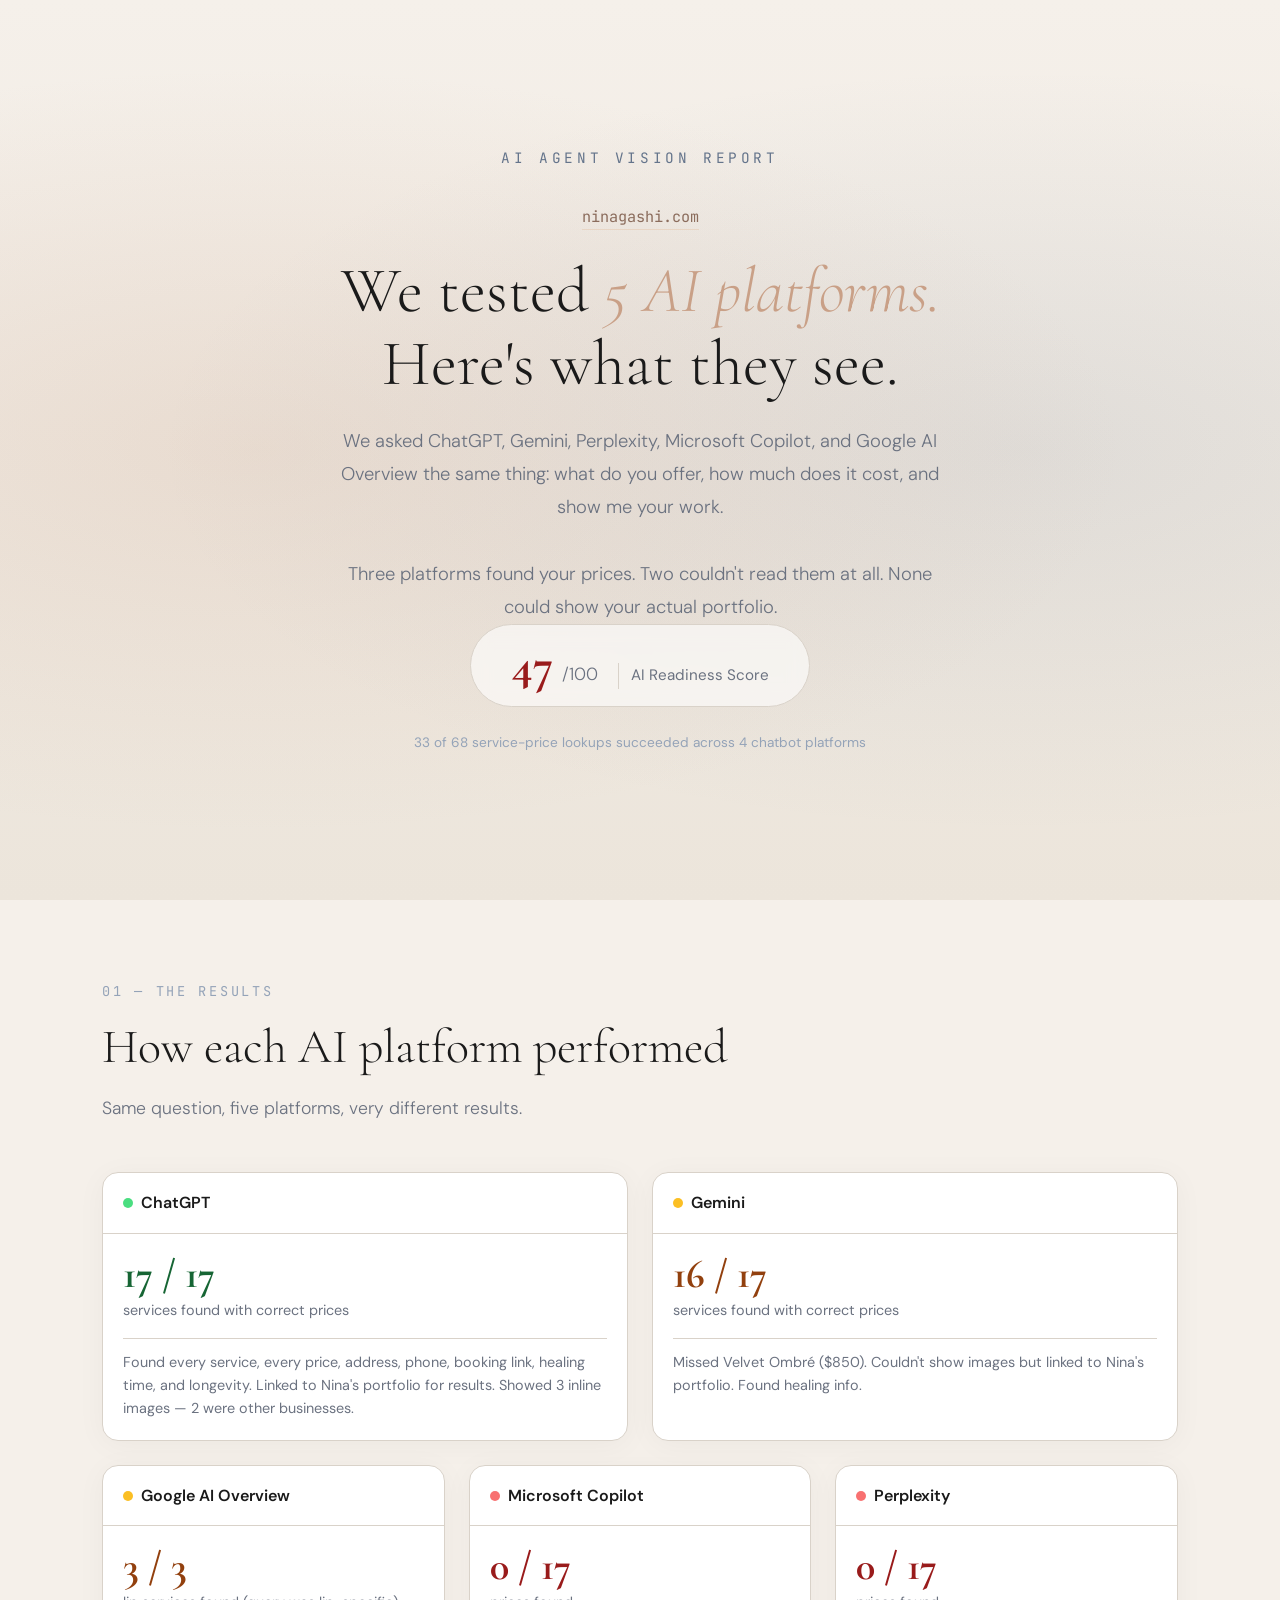
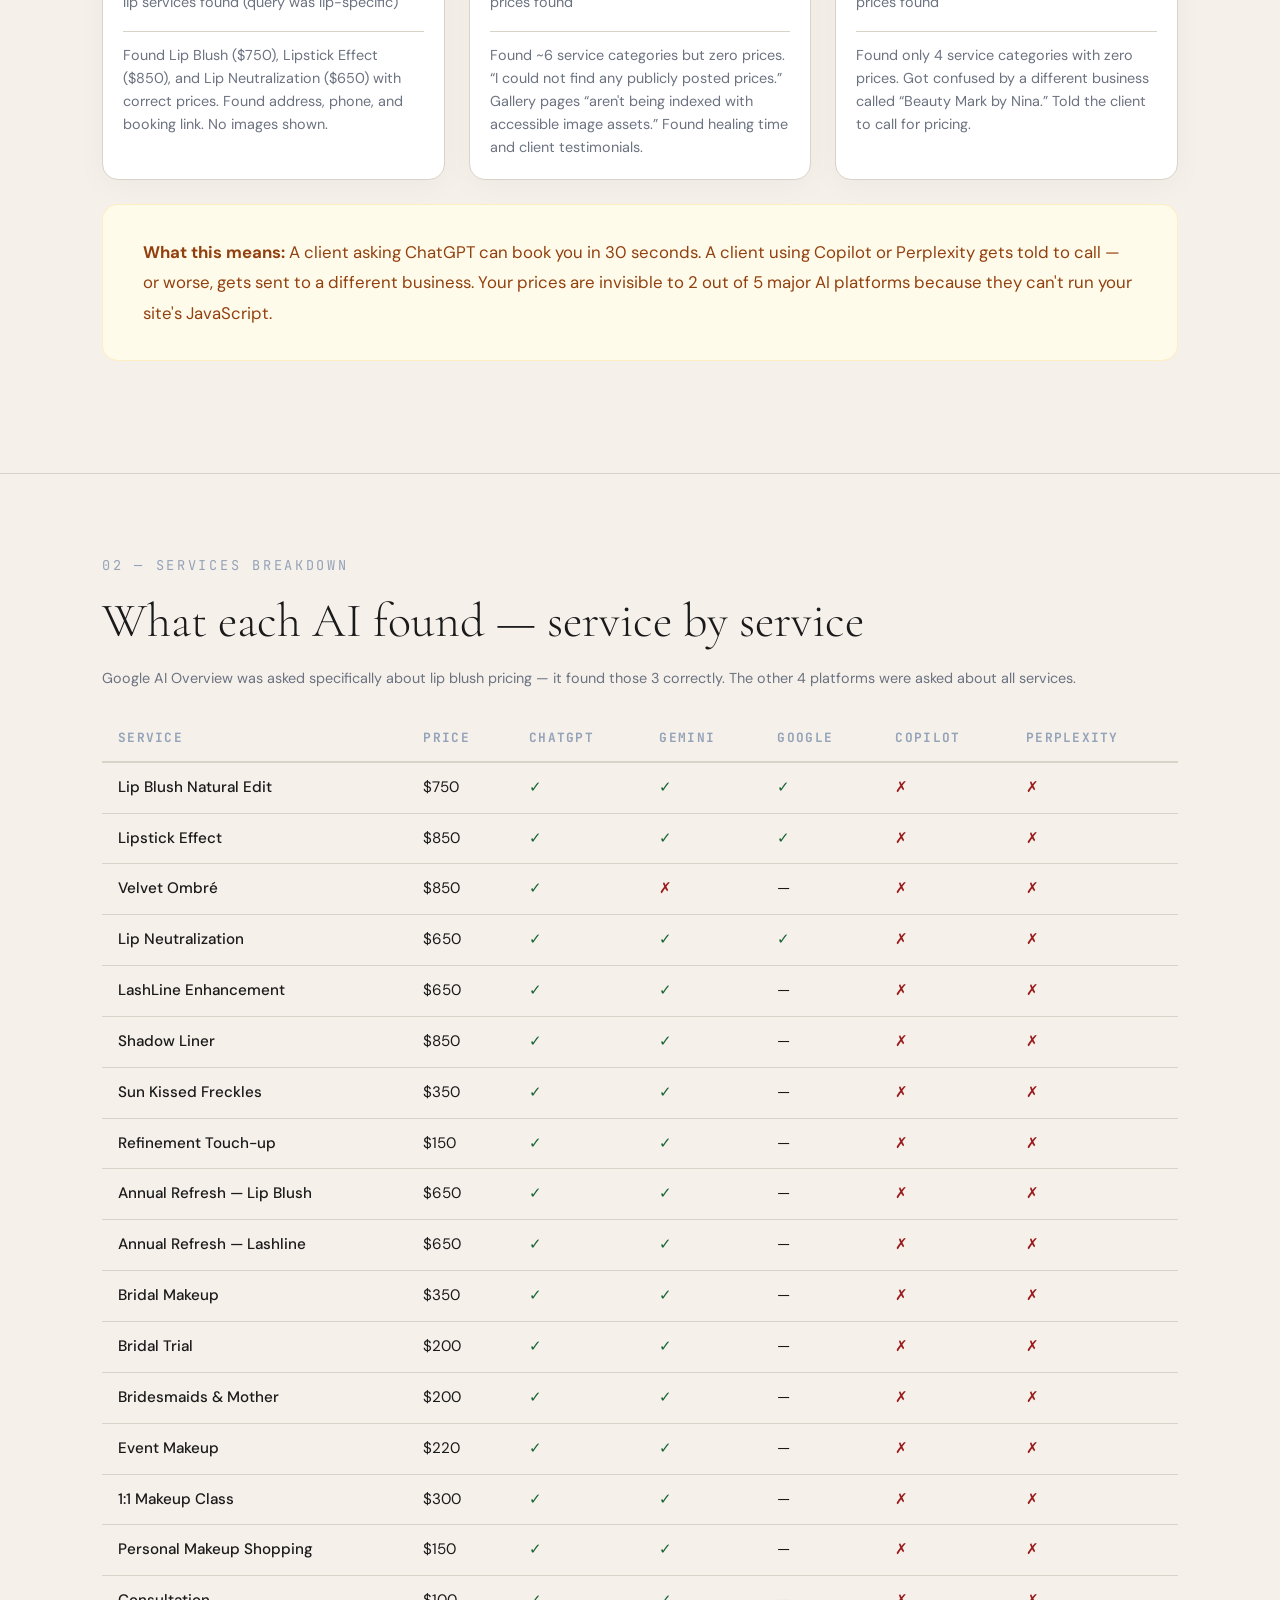
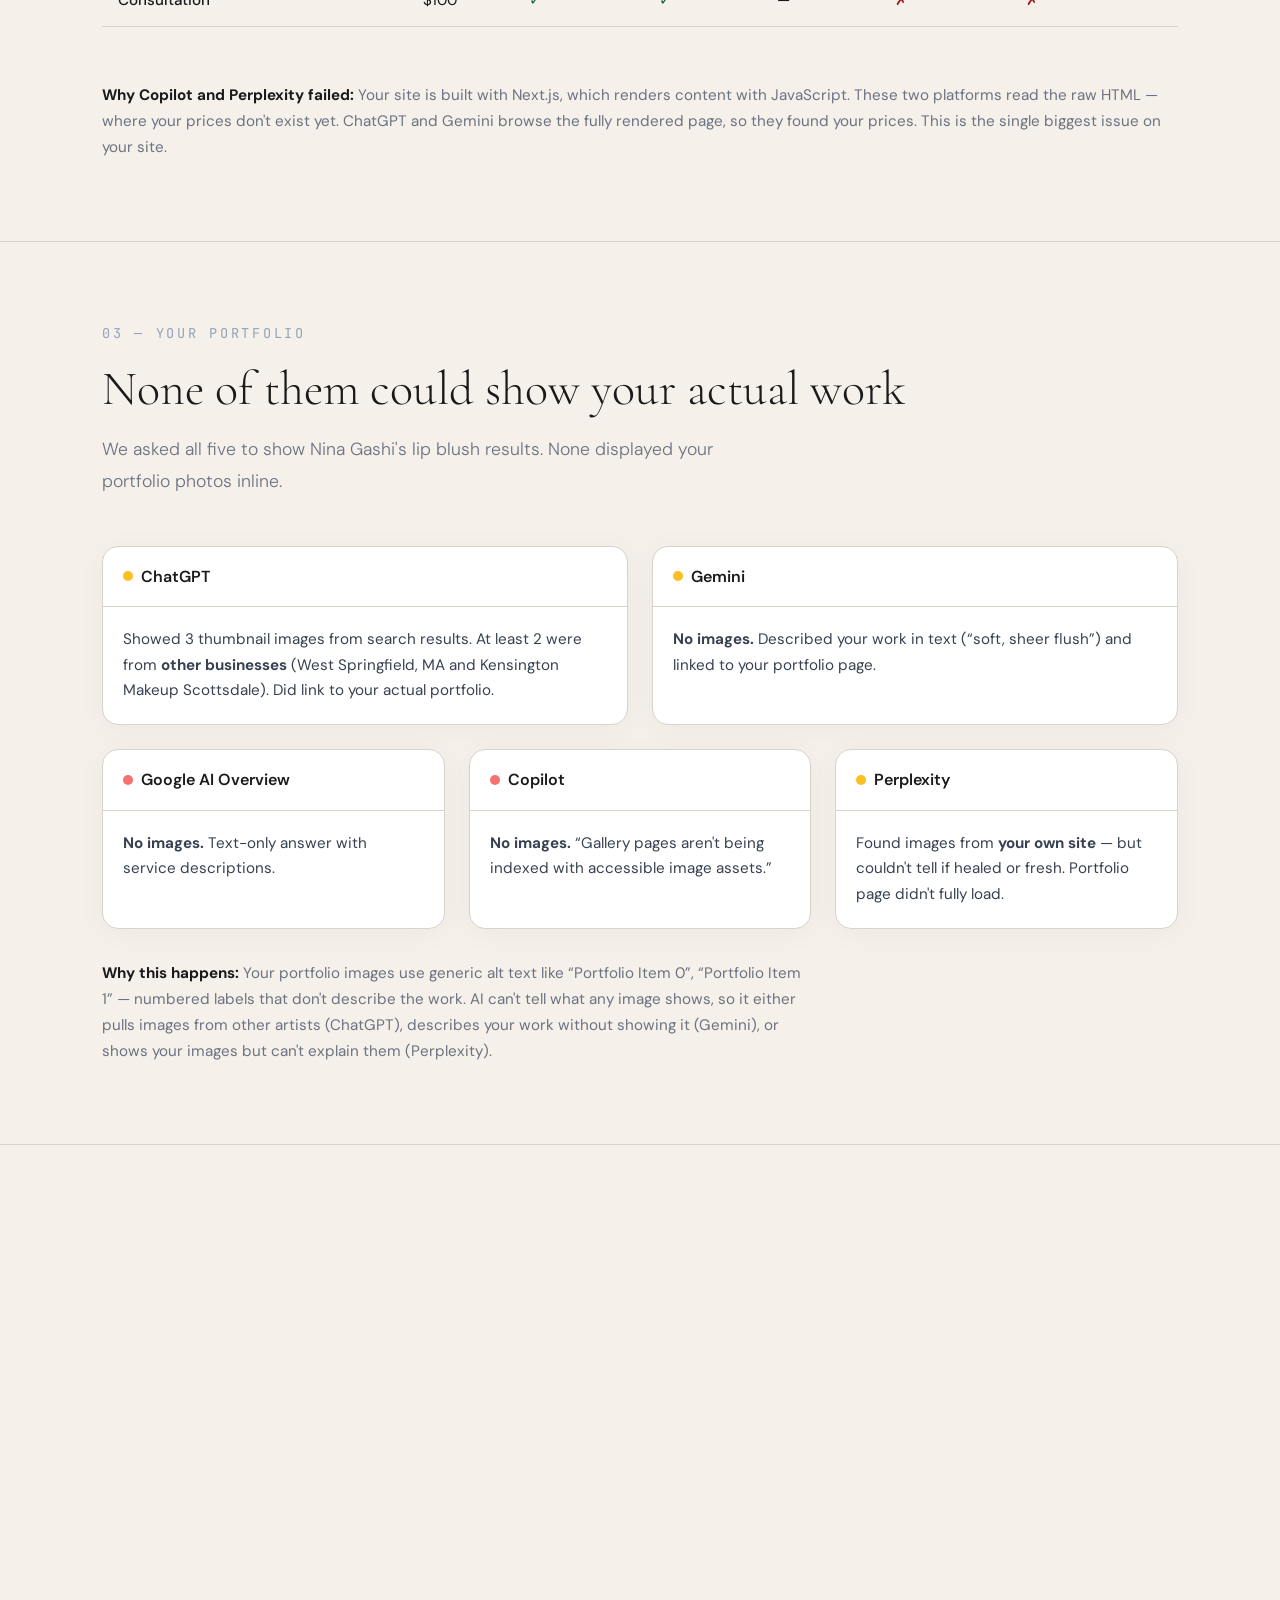
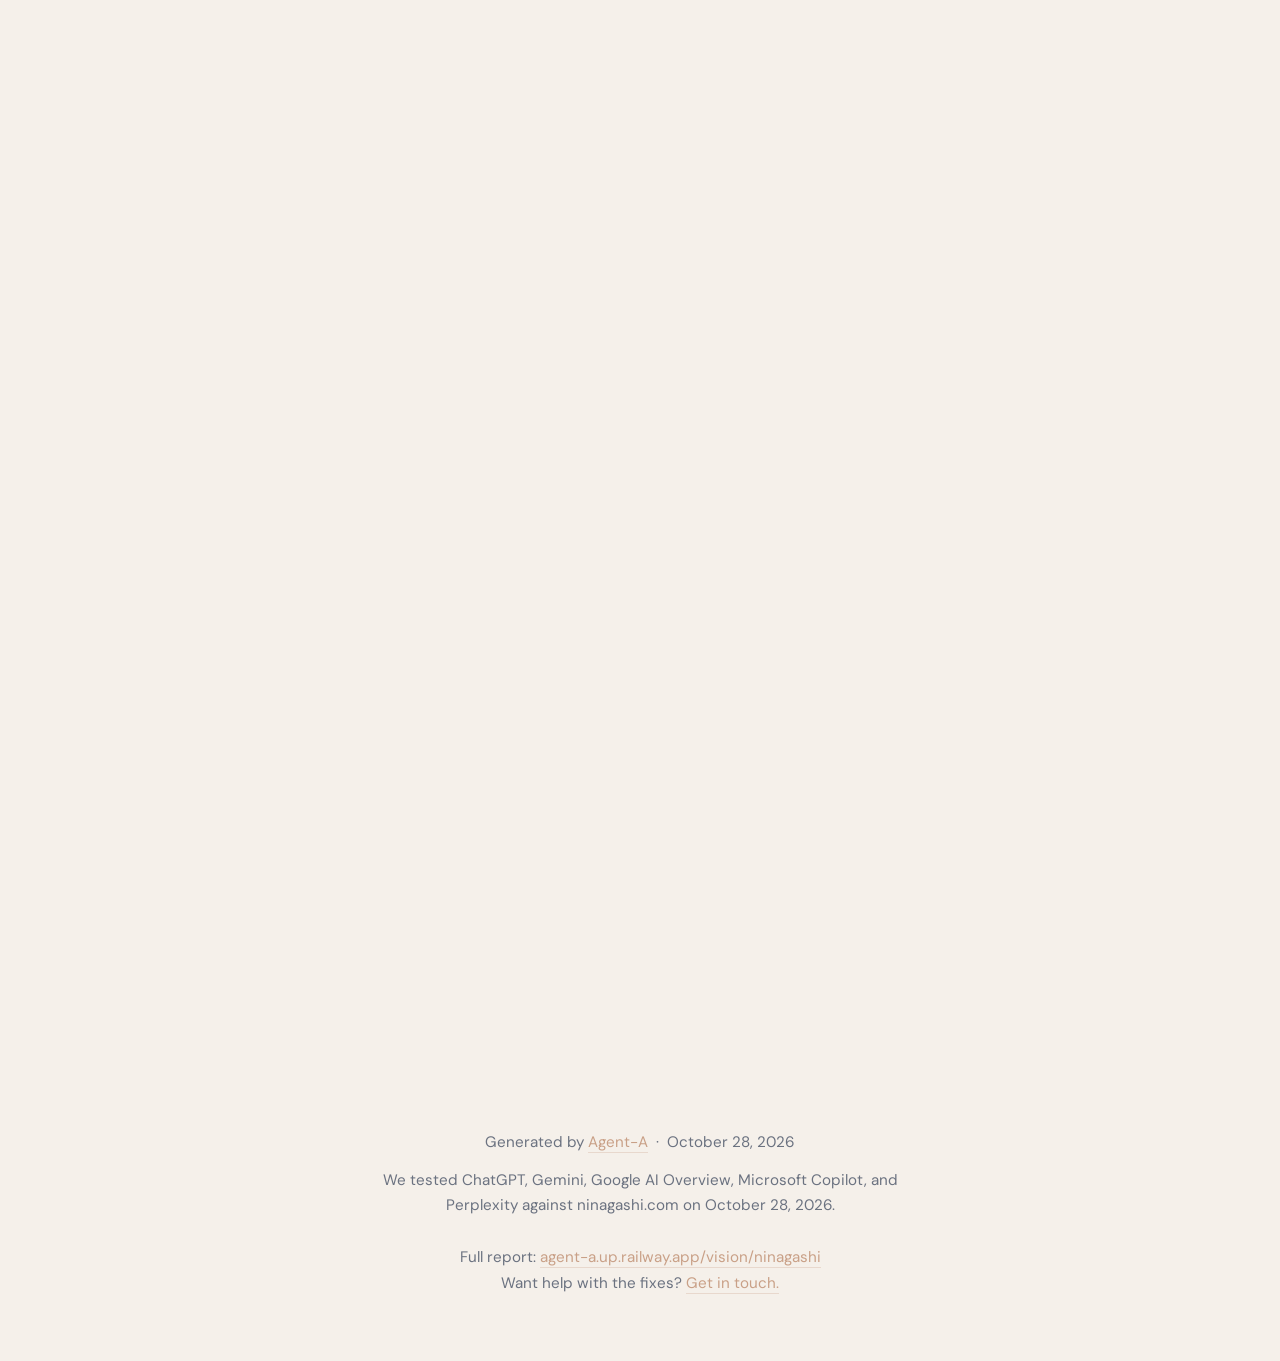
==== commit b39a9218: "Fix 10 factual errors in ninagashi vision report - Google AI Overview found 3/3 prices, not a failur" ====
--- a/readiness/ai-vision-ninagashi.html
+++ b/readiness/ai-vision-ninagashi.html
@@ -427,7 +427,7 @@
       Google AI Overview the same thing: what do you offer, how much does it cost,
       and show me your work.
       <br><br>
-      Two platforms read your site well. Three couldn't read your prices at all.
+      Three platforms found your prices. Two couldn't read them at all.
       None could show your actual portfolio.
     </p>
     <div style="display: inline-flex; align-items: baseline; gap: 0.5rem; padding: 1rem 2.5rem; border: 1px solid var(--divider); border-radius: 100px; background: rgba(255,255,255,0.6); backdrop-filter: blur(10px); margin-bottom: 1.5rem;">
@@ -436,7 +436,7 @@
       <span style="font-size: 0.95rem; color: var(--muted); font-weight: 400; margin-left: 0.75rem; padding-left: 0.75rem; border-left: 1px solid var(--divider);">AI Readiness Score</span>
     </div>
     <div style="font-size: 0.85rem; color: var(--cold-light);">
-      32 of 68 service-price lookups succeeded across 4 chatbot platforms
+      33 of 68 service-price lookups succeeded across 4 chatbot platforms
     </div>
   </div>
 </section>
@@ -476,10 +476,10 @@
           Gemini
         </div>
         <div class="card-body">
-          <div class="stat warn" style="color: var(--yellow-muted);">15 / 17</div>
+          <div class="stat warn" style="color: var(--yellow-muted);">16 / 17</div>
           <div class="stat-label">services found with correct prices</div>
           <div class="detail">
-            Missed Velvet Ombr&eacute; ($850) and Virtual Consultation (free).
+            Missed Velvet Ombr&eacute; ($850).
             Couldn't show images but linked to Nina's portfolio.
             Found healing info.
           </div>
@@ -546,9 +546,9 @@
     <!-- What this means -->
     <div class="verdict-banner mixed">
       <strong>What this means:</strong> A client asking ChatGPT can book you in 30 seconds.
-      A client using Copilot, Perplexity, or Bing gets told to call &mdash;
+      A client using Copilot or Perplexity gets told to call &mdash;
       or worse, gets sent to a different business. Your prices are invisible
-      to 3 out of 5 major AI platforms because they can't run your site's JavaScript.
+      to 2 out of 5 major AI platforms because they can't run your site's JavaScript.
     </div>
   </div>
 </section>
@@ -587,7 +587,8 @@
         <tr><td>Shadow Liner</td><td>$850</td><td class="good">&check;</td><td class="good">&check;</td><td>&mdash;</td><td class="bad">&cross;</td><td class="bad">&cross;</td></tr>
         <tr><td>Sun Kissed Freckles</td><td>$350</td><td class="good">&check;</td><td class="good">&check;</td><td>&mdash;</td><td class="bad">&cross;</td><td class="bad">&cross;</td></tr>
         <tr><td>Refinement Touch-up</td><td>$150</td><td class="good">&check;</td><td class="good">&check;</td><td>&mdash;</td><td class="bad">&cross;</td><td class="bad">&cross;</td></tr>
-        <tr><td>Annual Refresh</td><td>$650</td><td class="good">&check;</td><td class="good">&check;</td><td>&mdash;</td><td class="bad">&cross;</td><td class="bad">&cross;</td></tr>
+        <tr><td>Annual Refresh &mdash; Lip Blush</td><td>$650</td><td class="good">&check;</td><td class="good">&check;</td><td>&mdash;</td><td class="bad">&cross;</td><td class="bad">&cross;</td></tr>
+        <tr><td>Annual Refresh &mdash; Lashline</td><td>$650</td><td class="good">&check;</td><td class="good">&check;</td><td>&mdash;</td><td class="bad">&cross;</td><td class="bad">&cross;</td></tr>
         <tr><td>Bridal Makeup</td><td>$350</td><td class="good">&check;</td><td class="good">&check;</td><td>&mdash;</td><td class="bad">&cross;</td><td class="bad">&cross;</td></tr>
         <tr><td>Bridal Trial</td><td>$200</td><td class="good">&check;</td><td class="good">&check;</td><td>&mdash;</td><td class="bad">&cross;</td><td class="bad">&cross;</td></tr>
         <tr><td>Bridesmaids &amp; Mother</td><td>$200</td><td class="good">&check;</td><td class="good">&check;</td><td>&mdash;</td><td class="bad">&cross;</td><td class="bad">&cross;</td></tr>
@@ -595,17 +596,16 @@
         <tr><td>1:1 Makeup Class</td><td>$300</td><td class="good">&check;</td><td class="good">&check;</td><td>&mdash;</td><td class="bad">&cross;</td><td class="bad">&cross;</td></tr>
         <tr><td>Personal Makeup Shopping</td><td>$150</td><td class="good">&check;</td><td class="good">&check;</td><td>&mdash;</td><td class="bad">&cross;</td><td class="bad">&cross;</td></tr>
         <tr><td>Consultation</td><td>$100</td><td class="good">&check;</td><td class="good">&check;</td><td>&mdash;</td><td class="bad">&cross;</td><td class="bad">&cross;</td></tr>
-        <tr><td>Virtual Consultation</td><td>Free</td><td class="good">&check;</td><td class="bad">&cross;</td><td>&mdash;</td><td class="bad">&cross;</td><td class="bad">&cross;</td></tr>
       </tbody>
     </table>
     </div>
 
     <p style="color: var(--muted); font-size: 0.95rem; line-height: 1.7; margin-top: 1.5rem;">
-      <strong style="color: var(--text);">Why 3 platforms failed:</strong>
+      <strong style="color: var(--text);">Why Copilot and Perplexity failed:</strong>
       Your site is built with Next.js, which renders content with JavaScript.
-      Copilot, Perplexity, and Google's crawler read the raw HTML &mdash; where your
-      prices don't exist yet. ChatGPT and Gemini can browse the fully rendered page,
-      so they read everything. This is the single biggest issue on your site.
+      These two platforms read the raw HTML &mdash; where your
+      prices don't exist yet. ChatGPT and Gemini browse the fully rendered page,
+      so they found your prices. This is the single biggest issue on your site.
     </p>
   </div>
 </section>
@@ -618,7 +618,7 @@
     <div class="section-num mono">03 &mdash; Your portfolio</div>
     <h2 class="section-title serif">None of them could show your actual work</h2>
     <p class="section-lead">
-      We asked all three to show Nina Gashi's lip blush results.
+      We asked all five to show Nina Gashi's lip blush results.
       None displayed your portfolio photos inline.
     </p>
 
@@ -672,7 +672,7 @@
       </div>
       <div class="platform-card">
         <div class="card-header">
-          <div class="dot" style="background: var(--green);"></div>
+          <div class="dot" style="background: var(--yellow);"></div>
           Perplexity
         </div>
         <div class="card-body">
@@ -686,8 +686,8 @@
     <p style="color: var(--muted); font-size: 0.95rem; line-height: 1.7; max-width: 700px;">
       <strong style="color: var(--text);">Why this happens:</strong>
       Your portfolio images use generic alt text like
-      &ldquo;COSMETIC TATTOO portfolio by Nina Gashi&rdquo; &mdash;
-      the same label on every photo. AI can't tell what any image shows,
+      &ldquo;Portfolio Item 0&rdquo;, &ldquo;Portfolio Item 1&rdquo; &mdash;
+      numbered labels that don't describe the work. AI can't tell what any image shows,
       so it either pulls images from other artists (ChatGPT), describes your
       work without showing it (Gemini), or shows your images but can't
       explain them (Perplexity).
@@ -704,10 +704,10 @@
     <h2 class="section-title serif">Your site is better than most &mdash; with two gaps</h2>
 
     <div class="verdict-banner mixed" style="margin-bottom: 2rem;">
-      <strong>The bottom line:</strong> ChatGPT and Gemini read everything correctly &mdash;
-      but Copilot, Perplexity, and Google's AI Overview can't read your prices.
-      That's 3 out of 5 platforms where a potential client gets told to call instead
-      of seeing your menu. One code change fixes all three.
+      <strong>The bottom line:</strong> ChatGPT, Gemini, and Google's AI Overview found your prices &mdash;
+      but Copilot and Perplexity can't read them at all.
+      That's 2 out of 5 platforms where a potential client gets told to call instead
+      of seeing your menu. One code change fixes both.
     </div>
 
     <div style="font-size: 1.05rem; line-height: 1.8; color: var(--text); max-width: 700px; margin-bottom: 3rem;">
@@ -903,15 +903,15 @@
       <div class="priority high">Fix 2 &mdash; Give each portfolio image a unique description</div>
       <h4 class="serif">Replace generic alt text with specific descriptions</h4>
       <p style="margin-bottom: 0.5rem;">
-        Right now every portfolio image says &ldquo;COSMETIC TATTOO portfolio by Nina Gashi.&rdquo;
+        Right now your portfolio images use numbered labels like &ldquo;Portfolio Item 0&rdquo;, &ldquo;Portfolio Item 1&rdquo; &mdash;
         AI can't tell what any photo shows. Change each one to describe the actual result.
       </p>
       <div class="code-block">
         <div class="code-header">
           <span>Alt text &mdash; before &amp; after</span>
         </div>
-<pre><span class="comment">// BEFORE (same on every image):</span>
-alt="<span class="str">COSMETIC TATTOO portfolio by Nina Gashi</span>"
+<pre><span class="comment">// BEFORE (numbered labels, same pattern on every image):</span>
+alt="<span class="str">Portfolio Item 0</span>"
 
 <span class="comment">// AFTER (unique per image):</span>
 alt="<span class="str">Healed lip blush, natural pink tone, 3 weeks post-treatment by Nina Gashi</span>"
@@ -957,9 +957,9 @@
       <div class="priority med">Nice to have &mdash; Reviews</div>
       <h4 class="serif">Add client reviews so AI has a quality signal</h4>
       <p style="margin-bottom: 0.5rem;">
-        No ratings or reviews appear on your site. When AI compares you to competitors,
-        it has nothing to rank your quality. Add testimonials to your page and this to
-        your BeautySalon schema.
+        No structured review data appears in your site's schema. When AI compares you to competitors,
+        it has nothing to rank your quality. Adding review markup gives AI a quality signal
+        alongside any testimonials already on the page.
       </p>
       <div class="code-block">
         <div class="code-header">
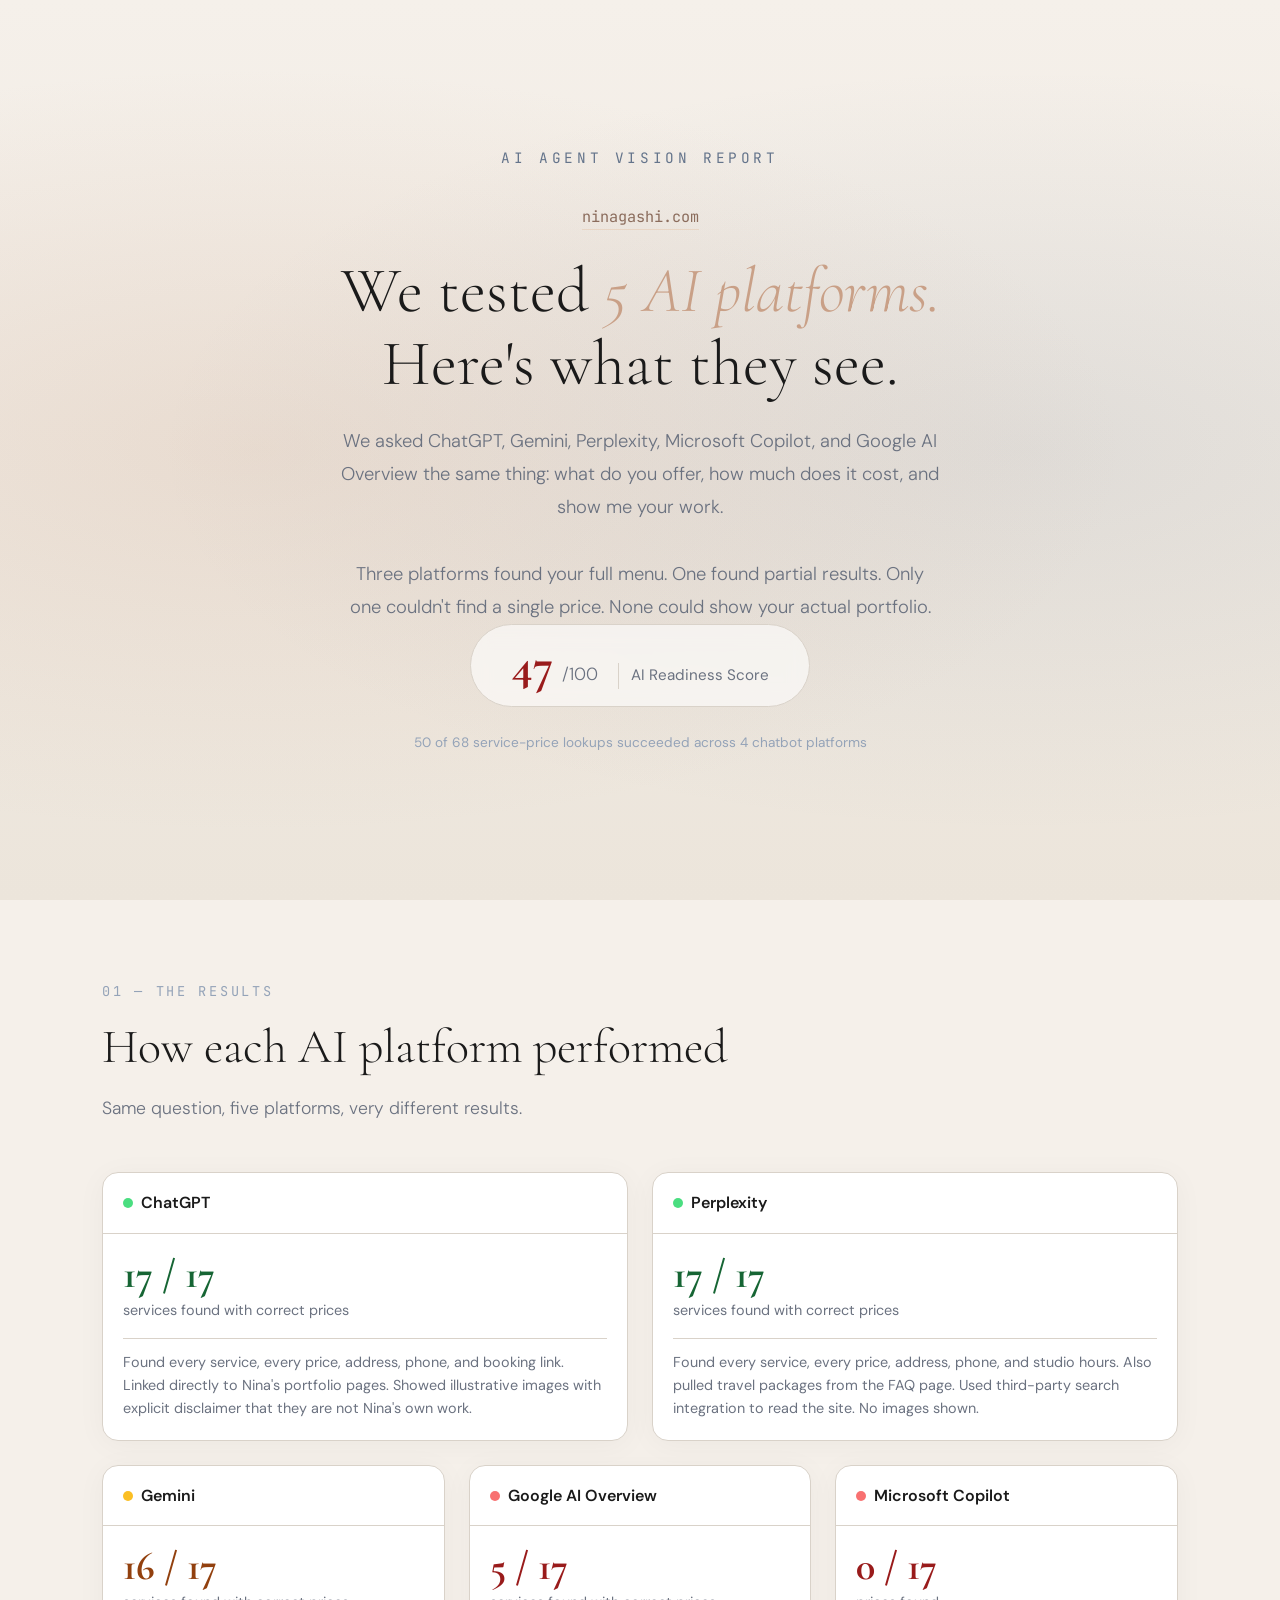
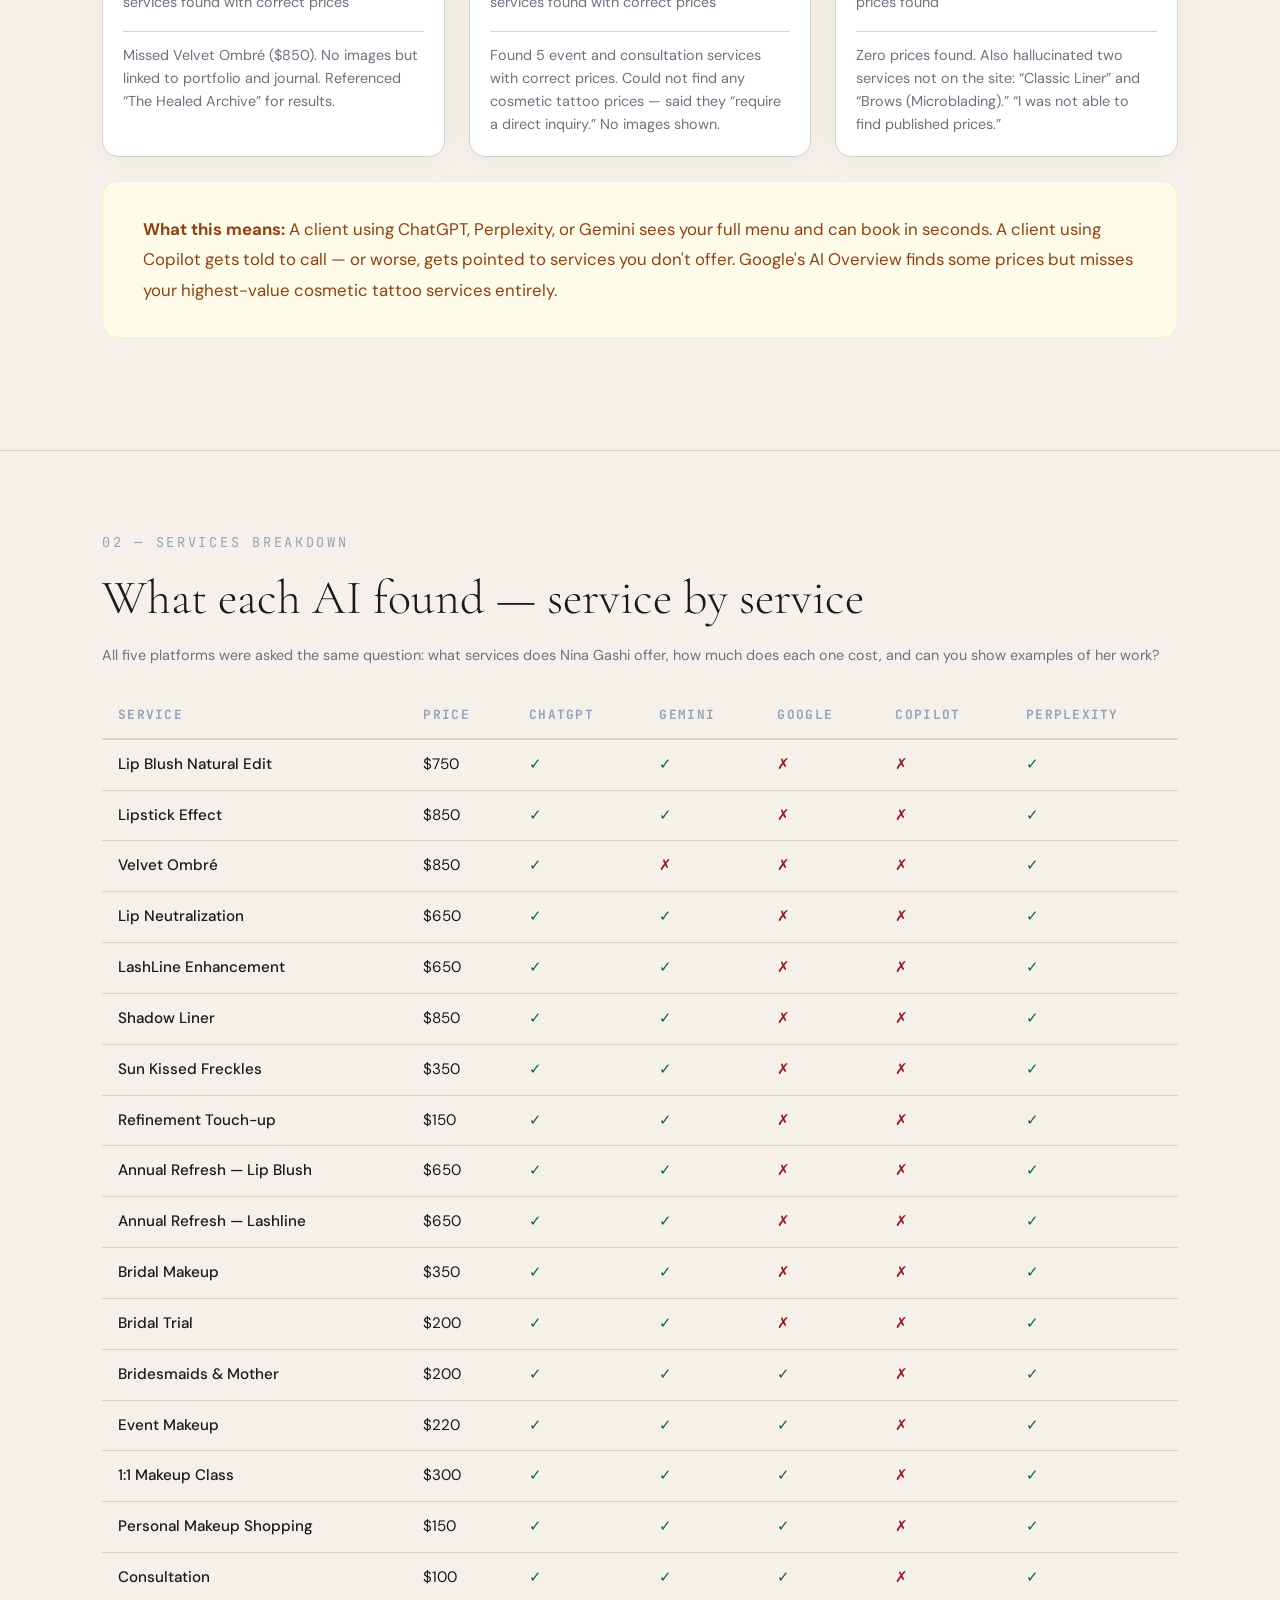
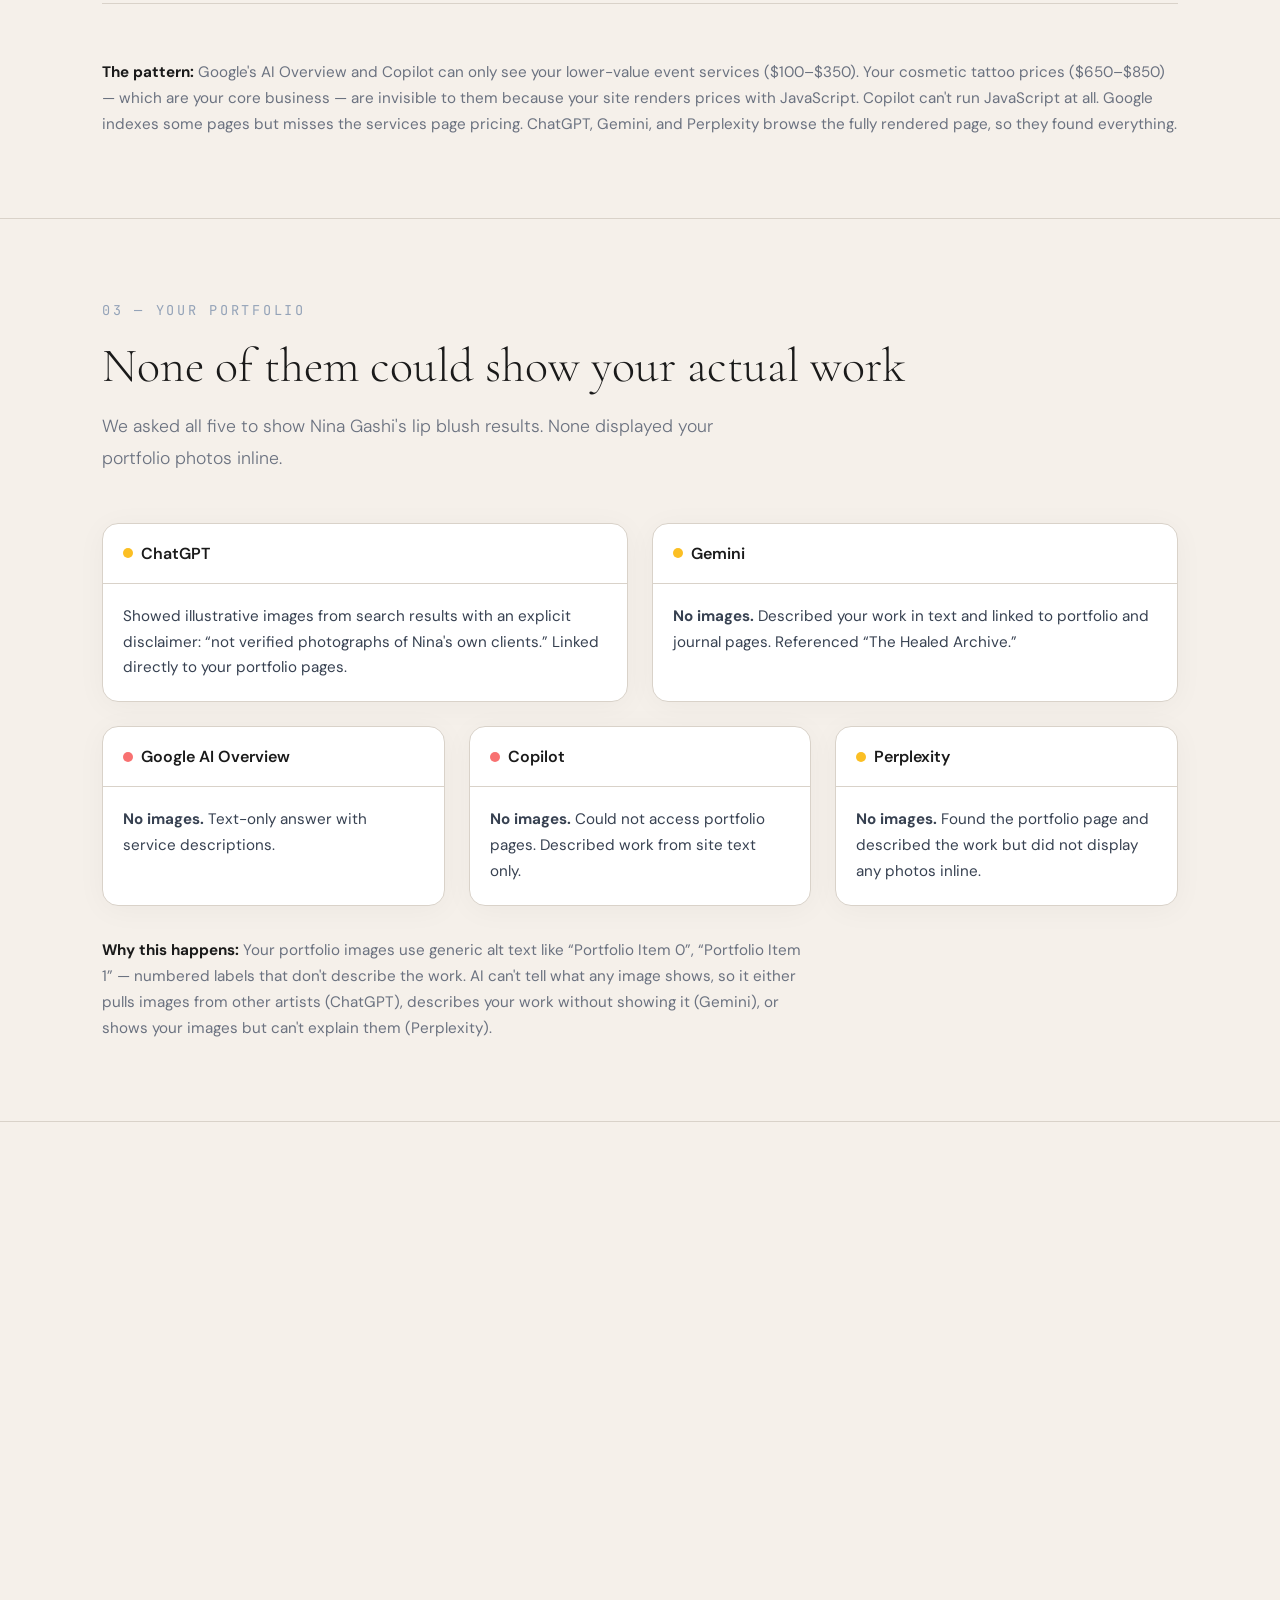
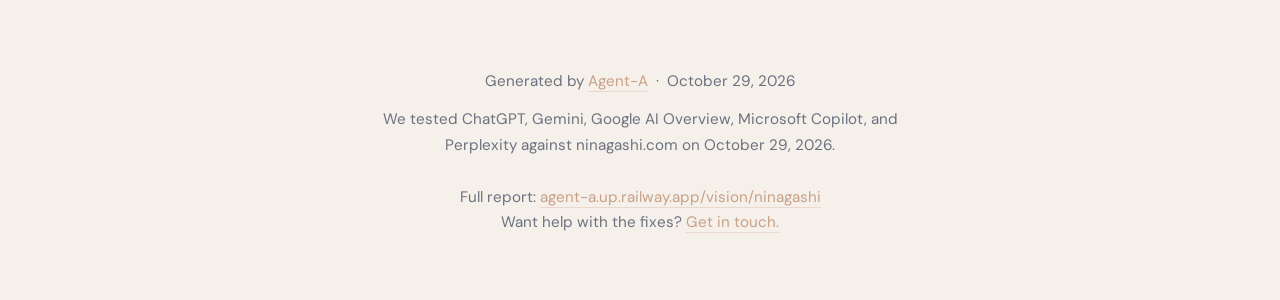
==== commit e785d9cd: "Update vision report with fresh Oct 29 AI platform results Major changes in platform performance: - " ====
--- a/readiness/ai-vision-ninagashi.html
+++ b/readiness/ai-vision-ninagashi.html
@@ -427,8 +427,8 @@
       Google AI Overview the same thing: what do you offer, how much does it cost,
       and show me your work.
       <br><br>
-      Three platforms found your prices. Two couldn't read them at all.
-      None could show your actual portfolio.
+      Three platforms found your full menu. One found partial results.
+      Only one couldn't find a single price. None could show your actual portfolio.
     </p>
     <div style="display: inline-flex; align-items: baseline; gap: 0.5rem; padding: 1rem 2.5rem; border: 1px solid var(--divider); border-radius: 100px; background: rgba(255,255,255,0.6); backdrop-filter: blur(10px); margin-bottom: 1.5rem;">
       <span class="serif" style="font-size: 3rem; font-weight: 700; color: var(--red-muted); line-height: 1;">47</span>
@@ -436,7 +436,7 @@
       <span style="font-size: 0.95rem; color: var(--muted); font-weight: 400; margin-left: 0.75rem; padding-left: 0.75rem; border-left: 1px solid var(--divider);">AI Readiness Score</span>
     </div>
     <div style="font-size: 0.85rem; color: var(--cold-light);">
-      33 of 68 service-price lookups succeeded across 4 chatbot platforms
+      50 of 68 service-price lookups succeeded across 4 chatbot platforms
     </div>
   </div>
 </section>
@@ -462,13 +462,33 @@
           <div class="stat-label">services found with correct prices</div>
           <div class="detail">
             Found every service, every price, address, phone,
-            booking link, healing time, and longevity.
-            Linked to Nina's portfolio for results.
-            Showed 3 inline images &mdash; 2 were other businesses.
+            and booking link. Linked directly to Nina's portfolio pages.
+            Showed illustrative images with explicit disclaimer
+            that they are not Nina's own work.
           </div>
         </div>
       </div>
 
+      <!-- Perplexity -->
+      <div class="platform-card">
+        <div class="card-header">
+          <div class="dot" style="background: var(--green);"></div>
+          Perplexity
+        </div>
+        <div class="card-body">
+          <div class="stat good" style="color: var(--green-muted);">17 / 17</div>
+          <div class="stat-label">services found with correct prices</div>
+          <div class="detail">
+            Found every service, every price, address, phone,
+            and studio hours. Also pulled travel packages
+            from the FAQ page. Used third-party search integration
+            to read the site. No images shown.
+          </div>
+        </div>
+      </div>
+    </div>
+
+    <div class="platform-grid" style="grid-template-columns: 1fr 1fr 1fr; margin-bottom: 1.5rem;">
       <!-- Gemini -->
       <div class="platform-card">
         <div class="card-header">
@@ -480,27 +500,25 @@
           <div class="stat-label">services found with correct prices</div>
           <div class="detail">
             Missed Velvet Ombr&eacute; ($850).
-            Couldn't show images but linked to Nina's portfolio.
-            Found healing info.
+            No images but linked to portfolio and journal.
+            Referenced &ldquo;The Healed Archive&rdquo; for results.
           </div>
         </div>
       </div>
-    </div>
-
-    <div class="platform-grid" style="grid-template-columns: 1fr 1fr 1fr; margin-bottom: 1.5rem;">
+
       <!-- Google AI Overview -->
       <div class="platform-card">
         <div class="card-header">
-          <div class="dot" style="background: var(--yellow);"></div>
+          <div class="dot" style="background: var(--red);"></div>
           Google AI Overview
         </div>
         <div class="card-body">
-          <div class="stat warn" style="color: var(--yellow-muted);">3 / 3</div>
-          <div class="stat-label">lip services found (query was lip-specific)</div>
+          <div class="stat bad" style="color: var(--red-muted);">5 / 17</div>
+          <div class="stat-label">services found with correct prices</div>
           <div class="detail">
-            Found Lip Blush ($750), Lipstick Effect ($850),
-            and Lip Neutralization ($650) with correct prices.
-            Found address, phone, and booking link.
+            Found 5 event and consultation services with correct prices.
+            Could not find any cosmetic tattoo prices &mdash;
+            said they &ldquo;require a direct inquiry.&rdquo;
             No images shown.
           </div>
         </div>
@@ -516,28 +534,10 @@
           <div class="stat bad" style="color: var(--red-muted);">0 / 17</div>
           <div class="stat-label">prices found</div>
           <div class="detail">
-            Found ~6 service categories but zero prices.
-            &ldquo;I could not find any publicly posted prices.&rdquo;
-            Gallery pages &ldquo;aren't being indexed with accessible image assets.&rdquo;
-            Found healing time and client testimonials.
-          </div>
-        </div>
-      </div>
-
-      <!-- Perplexity -->
-      <div class="platform-card">
-        <div class="card-header">
-          <div class="dot" style="background: var(--red);"></div>
-          Perplexity
-        </div>
-        <div class="card-body">
-          <div class="stat bad" style="color: var(--red-muted);">0 / 17</div>
-          <div class="stat-label">prices found</div>
-          <div class="detail">
-            Found only 4 service categories with zero prices.
-            Got confused by a different business
-            called &ldquo;Beauty Mark by Nina.&rdquo;
-            Told the client to call for pricing.
+            Zero prices found. Also hallucinated two services
+            not on the site: &ldquo;Classic Liner&rdquo;
+            and &ldquo;Brows (Microblading).&rdquo;
+            &ldquo;I was not able to find published prices.&rdquo;
           </div>
         </div>
       </div>
@@ -545,10 +545,11 @@
 
     <!-- What this means -->
     <div class="verdict-banner mixed">
-      <strong>What this means:</strong> A client asking ChatGPT can book you in 30 seconds.
-      A client using Copilot or Perplexity gets told to call &mdash;
-      or worse, gets sent to a different business. Your prices are invisible
-      to 2 out of 5 major AI platforms because they can't run your site's JavaScript.
+      <strong>What this means:</strong> A client using ChatGPT, Perplexity, or Gemini
+      sees your full menu and can book in seconds. A client using Copilot gets told
+      to call &mdash; or worse, gets pointed to services you don't offer.
+      Google's AI Overview finds some prices but misses your highest-value
+      cosmetic tattoo services entirely.
     </div>
   </div>
 </section>
@@ -561,8 +562,8 @@
     <div class="section-num mono">02 &mdash; Services breakdown</div>
     <h2 class="section-title serif">What each AI found &mdash; service by service</h2>
     <p style="color: var(--muted); font-size: 0.9rem; margin-bottom: 1.5rem;">
-      Google AI Overview was asked specifically about lip blush pricing &mdash;
-      it found those 3 correctly. The other 4 platforms were asked about all services.
+      All five platforms were asked the same question: what services does Nina Gashi offer,
+      how much does each one cost, and can you show examples of her work?
     </p>
 
     <div style="overflow-x: auto;">
@@ -579,33 +580,34 @@
         </tr>
       </thead>
       <tbody>
-        <tr><td>Lip Blush Natural Edit</td><td>$750</td><td class="good">&check;</td><td class="good">&check;</td><td class="good">&check;</td><td class="bad">&cross;</td><td class="bad">&cross;</td></tr>
-        <tr><td>Lipstick Effect</td><td>$850</td><td class="good">&check;</td><td class="good">&check;</td><td class="good">&check;</td><td class="bad">&cross;</td><td class="bad">&cross;</td></tr>
-        <tr><td>Velvet Ombr&eacute;</td><td>$850</td><td class="good">&check;</td><td class="bad">&cross;</td><td>&mdash;</td><td class="bad">&cross;</td><td class="bad">&cross;</td></tr>
-        <tr><td>Lip Neutralization</td><td>$650</td><td class="good">&check;</td><td class="good">&check;</td><td class="good">&check;</td><td class="bad">&cross;</td><td class="bad">&cross;</td></tr>
-        <tr><td>LashLine Enhancement</td><td>$650</td><td class="good">&check;</td><td class="good">&check;</td><td>&mdash;</td><td class="bad">&cross;</td><td class="bad">&cross;</td></tr>
-        <tr><td>Shadow Liner</td><td>$850</td><td class="good">&check;</td><td class="good">&check;</td><td>&mdash;</td><td class="bad">&cross;</td><td class="bad">&cross;</td></tr>
-        <tr><td>Sun Kissed Freckles</td><td>$350</td><td class="good">&check;</td><td class="good">&check;</td><td>&mdash;</td><td class="bad">&cross;</td><td class="bad">&cross;</td></tr>
-        <tr><td>Refinement Touch-up</td><td>$150</td><td class="good">&check;</td><td class="good">&check;</td><td>&mdash;</td><td class="bad">&cross;</td><td class="bad">&cross;</td></tr>
-        <tr><td>Annual Refresh &mdash; Lip Blush</td><td>$650</td><td class="good">&check;</td><td class="good">&check;</td><td>&mdash;</td><td class="bad">&cross;</td><td class="bad">&cross;</td></tr>
-        <tr><td>Annual Refresh &mdash; Lashline</td><td>$650</td><td class="good">&check;</td><td class="good">&check;</td><td>&mdash;</td><td class="bad">&cross;</td><td class="bad">&cross;</td></tr>
-        <tr><td>Bridal Makeup</td><td>$350</td><td class="good">&check;</td><td class="good">&check;</td><td>&mdash;</td><td class="bad">&cross;</td><td class="bad">&cross;</td></tr>
-        <tr><td>Bridal Trial</td><td>$200</td><td class="good">&check;</td><td class="good">&check;</td><td>&mdash;</td><td class="bad">&cross;</td><td class="bad">&cross;</td></tr>
-        <tr><td>Bridesmaids &amp; Mother</td><td>$200</td><td class="good">&check;</td><td class="good">&check;</td><td>&mdash;</td><td class="bad">&cross;</td><td class="bad">&cross;</td></tr>
-        <tr><td>Event Makeup</td><td>$220</td><td class="good">&check;</td><td class="good">&check;</td><td>&mdash;</td><td class="bad">&cross;</td><td class="bad">&cross;</td></tr>
-        <tr><td>1:1 Makeup Class</td><td>$300</td><td class="good">&check;</td><td class="good">&check;</td><td>&mdash;</td><td class="bad">&cross;</td><td class="bad">&cross;</td></tr>
-        <tr><td>Personal Makeup Shopping</td><td>$150</td><td class="good">&check;</td><td class="good">&check;</td><td>&mdash;</td><td class="bad">&cross;</td><td class="bad">&cross;</td></tr>
-        <tr><td>Consultation</td><td>$100</td><td class="good">&check;</td><td class="good">&check;</td><td>&mdash;</td><td class="bad">&cross;</td><td class="bad">&cross;</td></tr>
+        <tr><td>Lip Blush Natural Edit</td><td>$750</td><td class="good">&check;</td><td class="good">&check;</td><td class="bad">&cross;</td><td class="bad">&cross;</td><td class="good">&check;</td></tr>
+        <tr><td>Lipstick Effect</td><td>$850</td><td class="good">&check;</td><td class="good">&check;</td><td class="bad">&cross;</td><td class="bad">&cross;</td><td class="good">&check;</td></tr>
+        <tr><td>Velvet Ombr&eacute;</td><td>$850</td><td class="good">&check;</td><td class="bad">&cross;</td><td class="bad">&cross;</td><td class="bad">&cross;</td><td class="good">&check;</td></tr>
+        <tr><td>Lip Neutralization</td><td>$650</td><td class="good">&check;</td><td class="good">&check;</td><td class="bad">&cross;</td><td class="bad">&cross;</td><td class="good">&check;</td></tr>
+        <tr><td>LashLine Enhancement</td><td>$650</td><td class="good">&check;</td><td class="good">&check;</td><td class="bad">&cross;</td><td class="bad">&cross;</td><td class="good">&check;</td></tr>
+        <tr><td>Shadow Liner</td><td>$850</td><td class="good">&check;</td><td class="good">&check;</td><td class="bad">&cross;</td><td class="bad">&cross;</td><td class="good">&check;</td></tr>
+        <tr><td>Sun Kissed Freckles</td><td>$350</td><td class="good">&check;</td><td class="good">&check;</td><td class="bad">&cross;</td><td class="bad">&cross;</td><td class="good">&check;</td></tr>
+        <tr><td>Refinement Touch-up</td><td>$150</td><td class="good">&check;</td><td class="good">&check;</td><td class="bad">&cross;</td><td class="bad">&cross;</td><td class="good">&check;</td></tr>
+        <tr><td>Annual Refresh &mdash; Lip Blush</td><td>$650</td><td class="good">&check;</td><td class="good">&check;</td><td class="bad">&cross;</td><td class="bad">&cross;</td><td class="good">&check;</td></tr>
+        <tr><td>Annual Refresh &mdash; Lashline</td><td>$650</td><td class="good">&check;</td><td class="good">&check;</td><td class="bad">&cross;</td><td class="bad">&cross;</td><td class="good">&check;</td></tr>
+        <tr><td>Bridal Makeup</td><td>$350</td><td class="good">&check;</td><td class="good">&check;</td><td class="bad">&cross;</td><td class="bad">&cross;</td><td class="good">&check;</td></tr>
+        <tr><td>Bridal Trial</td><td>$200</td><td class="good">&check;</td><td class="good">&check;</td><td class="bad">&cross;</td><td class="bad">&cross;</td><td class="good">&check;</td></tr>
+        <tr><td>Bridesmaids &amp; Mother</td><td>$200</td><td class="good">&check;</td><td class="good">&check;</td><td class="good">&check;</td><td class="bad">&cross;</td><td class="good">&check;</td></tr>
+        <tr><td>Event Makeup</td><td>$220</td><td class="good">&check;</td><td class="good">&check;</td><td class="good">&check;</td><td class="bad">&cross;</td><td class="good">&check;</td></tr>
+        <tr><td>1:1 Makeup Class</td><td>$300</td><td class="good">&check;</td><td class="good">&check;</td><td class="good">&check;</td><td class="bad">&cross;</td><td class="good">&check;</td></tr>
+        <tr><td>Personal Makeup Shopping</td><td>$150</td><td class="good">&check;</td><td class="good">&check;</td><td class="good">&check;</td><td class="bad">&cross;</td><td class="good">&check;</td></tr>
+        <tr><td>Consultation</td><td>$100</td><td class="good">&check;</td><td class="good">&check;</td><td class="good">&check;</td><td class="bad">&cross;</td><td class="good">&check;</td></tr>
       </tbody>
     </table>
     </div>
 
     <p style="color: var(--muted); font-size: 0.95rem; line-height: 1.7; margin-top: 1.5rem;">
-      <strong style="color: var(--text);">Why Copilot and Perplexity failed:</strong>
-      Your site is built with Next.js, which renders content with JavaScript.
-      These two platforms read the raw HTML &mdash; where your
-      prices don't exist yet. ChatGPT and Gemini browse the fully rendered page,
-      so they found your prices. This is the single biggest issue on your site.
+      <strong style="color: var(--text);">The pattern:</strong>
+      Google's AI Overview and Copilot can only see your lower-value event services ($100&ndash;$350).
+      Your cosmetic tattoo prices ($650&ndash;$850) &mdash; which are your core business &mdash;
+      are invisible to them because your site renders prices with JavaScript.
+      Copilot can't run JavaScript at all. Google indexes some pages but misses the services page pricing.
+      ChatGPT, Gemini, and Perplexity browse the fully rendered page, so they found everything.
     </p>
   </div>
 </section>
@@ -629,10 +631,10 @@
           ChatGPT
         </div>
         <div class="card-body">
-          Showed 3 thumbnail images from search results.
-          At least 2 were from <strong>other businesses</strong>
-          (West Springfield, MA and Kensington Makeup Scottsdale).
-          Did link to your actual portfolio.
+          Showed illustrative images from search results
+          with an explicit disclaimer: &ldquo;not verified photographs
+          of Nina's own clients.&rdquo;
+          Linked directly to your portfolio pages.
         </div>
       </div>
       <div class="platform-card">
@@ -642,9 +644,9 @@
         </div>
         <div class="card-body">
           <strong>No images.</strong>
-          Described your work in text
-          (&ldquo;soft, sheer flush&rdquo;)
-          and linked to your portfolio page.
+          Described your work in text and linked
+          to portfolio and journal pages.
+          Referenced &ldquo;The Healed Archive.&rdquo;
         </div>
       </div>
     </div>
@@ -666,8 +668,8 @@
         </div>
         <div class="card-body">
           <strong>No images.</strong>
-          &ldquo;Gallery pages aren't being indexed
-          with accessible image assets.&rdquo;
+          Could not access portfolio pages.
+          Described work from site text only.
         </div>
       </div>
       <div class="platform-card">
@@ -676,9 +678,9 @@
           Perplexity
         </div>
         <div class="card-body">
-          Found images from <strong>your own site</strong> &mdash;
-          but couldn't tell if healed or fresh.
-          Portfolio page didn't fully load.
+          <strong>No images.</strong>
+          Found the portfolio page and described the work
+          but did not display any photos inline.
         </div>
       </div>
     </div>
@@ -701,13 +703,39 @@
 <section class="section">
   <div class="container reveal">
     <div class="section-num mono">04 &mdash; The verdict</div>
-    <h2 class="section-title serif">Your site is better than most &mdash; with two gaps</h2>
+    <h2 class="section-title serif">Three platforms read you perfectly &mdash; two still can't</h2>
 
     <div class="verdict-banner mixed" style="margin-bottom: 2rem;">
-      <strong>The bottom line:</strong> ChatGPT, Gemini, and Google's AI Overview found your prices &mdash;
-      but Copilot and Perplexity can't read them at all.
-      That's 2 out of 5 platforms where a potential client gets told to call instead
-      of seeing your menu. One code change fixes both.
+      <strong>The bottom line:</strong> ChatGPT, Perplexity, and Gemini found your full menu &mdash;
+      a major improvement from our first test, when Perplexity couldn't find a single price.
+      But Copilot still can't read any of your prices and now hallucinates services you don't offer.
+      Google's AI Overview finds your event services but misses all cosmetic tattoo pricing.
+    </div>
+
+    <!-- Why this matters -->
+    <div style="margin-bottom: 3rem; max-width: 700px;">
+      <h3 class="serif" style="font-size: 1.6rem; margin-bottom: 1rem;">Why this matters for your business</h3>
+      <p style="font-size: 1.05rem; line-height: 1.8; color: var(--text); margin-bottom: 1.25rem;">
+        The services that Google and Copilot <em>can</em> find are your lower-priced event offerings:
+        Consultation ($100), Makeup Shopping ($150), Bridesmaids ($200), Event Makeup ($220), Makeup Class ($300).
+      </p>
+      <p style="font-size: 1.05rem; line-height: 1.8; color: var(--text); margin-bottom: 1.25rem;">
+        The services they <em>can't</em> find are your highest-value cosmetic tattoo treatments:
+        Lip Blush ($750), Lipstick Effect ($850), Velvet Ombr&eacute; ($850), Shadow Liner ($850),
+        LashLine Enhancement ($650), Lip Neutralization ($650).
+        These are your core business &mdash; and they're invisible on 2 of 5 AI platforms.
+      </p>
+      <p style="font-size: 1.05rem; line-height: 1.8; color: var(--text); margin-bottom: 1.25rem;">
+        When a potential client asks Google or Copilot &ldquo;how much is lip blush in Scottsdale,&rdquo;
+        they're told to call for pricing or shown services you don't even offer.
+        That friction loses bookings &mdash; especially when competitors' prices are one click away.
+      </p>
+      <p style="font-size: 1.05rem; line-height: 1.8; color: var(--text);">
+        A single Lip Blush client is worth $750 upfront plus $650 for an annual refresh &mdash;
+        $1,400 over the first two visits. Making your cosmetic tattoo prices visible to
+        every AI platform removes the &ldquo;call for pricing&rdquo; dead end and lets
+        clients book directly.
+      </p>
     </div>
 
     <div style="font-size: 1.05rem; line-height: 1.8; color: var(--text); max-width: 700px; margin-bottom: 3rem;">
@@ -716,12 +744,12 @@
 
     <!-- FIX 1: Offer Schema -->
     <div class="fix-card" style="margin-bottom: 2rem;">
-      <div class="priority high">Fix 1 &mdash; Make prices visible to Perplexity</div>
+      <div class="priority high">Fix 1 &mdash; Make prices visible to Google and Copilot</div>
       <h4 class="serif">Add this to your services page &lt;head&gt;</h4>
       <p style="margin-bottom: 0.5rem;">
         Your /services page already has Service schema (names and descriptions) but no prices.
         Replace your existing ItemList JSON-LD with this version that includes Offer schema.
-        Perplexity's crawler can read JSON-LD even when it can't run JavaScript.
+        Google and Copilot can read JSON-LD even when they can't run your site's JavaScript.
       </p>
       <div class="code-block">
         <div class="code-header">
@@ -989,11 +1017,11 @@
   <div class="container">
     <p>
       Generated by <a href="https://agent-a.up.railway.app">Agent-A</a>
-      &nbsp;&middot;&nbsp; October 28, 2026
+      &nbsp;&middot;&nbsp; October 29, 2026
     </p>
     <p style="margin-top: 0.75rem; max-width: 520px; margin-left: auto; margin-right: auto;">
       We tested ChatGPT, Gemini, Google AI Overview, Microsoft Copilot,
-      and Perplexity against ninagashi.com on October 28, 2026.
+      and Perplexity against ninagashi.com on October 29, 2026.
       <br><br>
       Full report: <a href="https://agent-a.up.railway.app/vision/ninagashi">agent-a.up.railway.app/vision/ninagashi</a>
       <br>
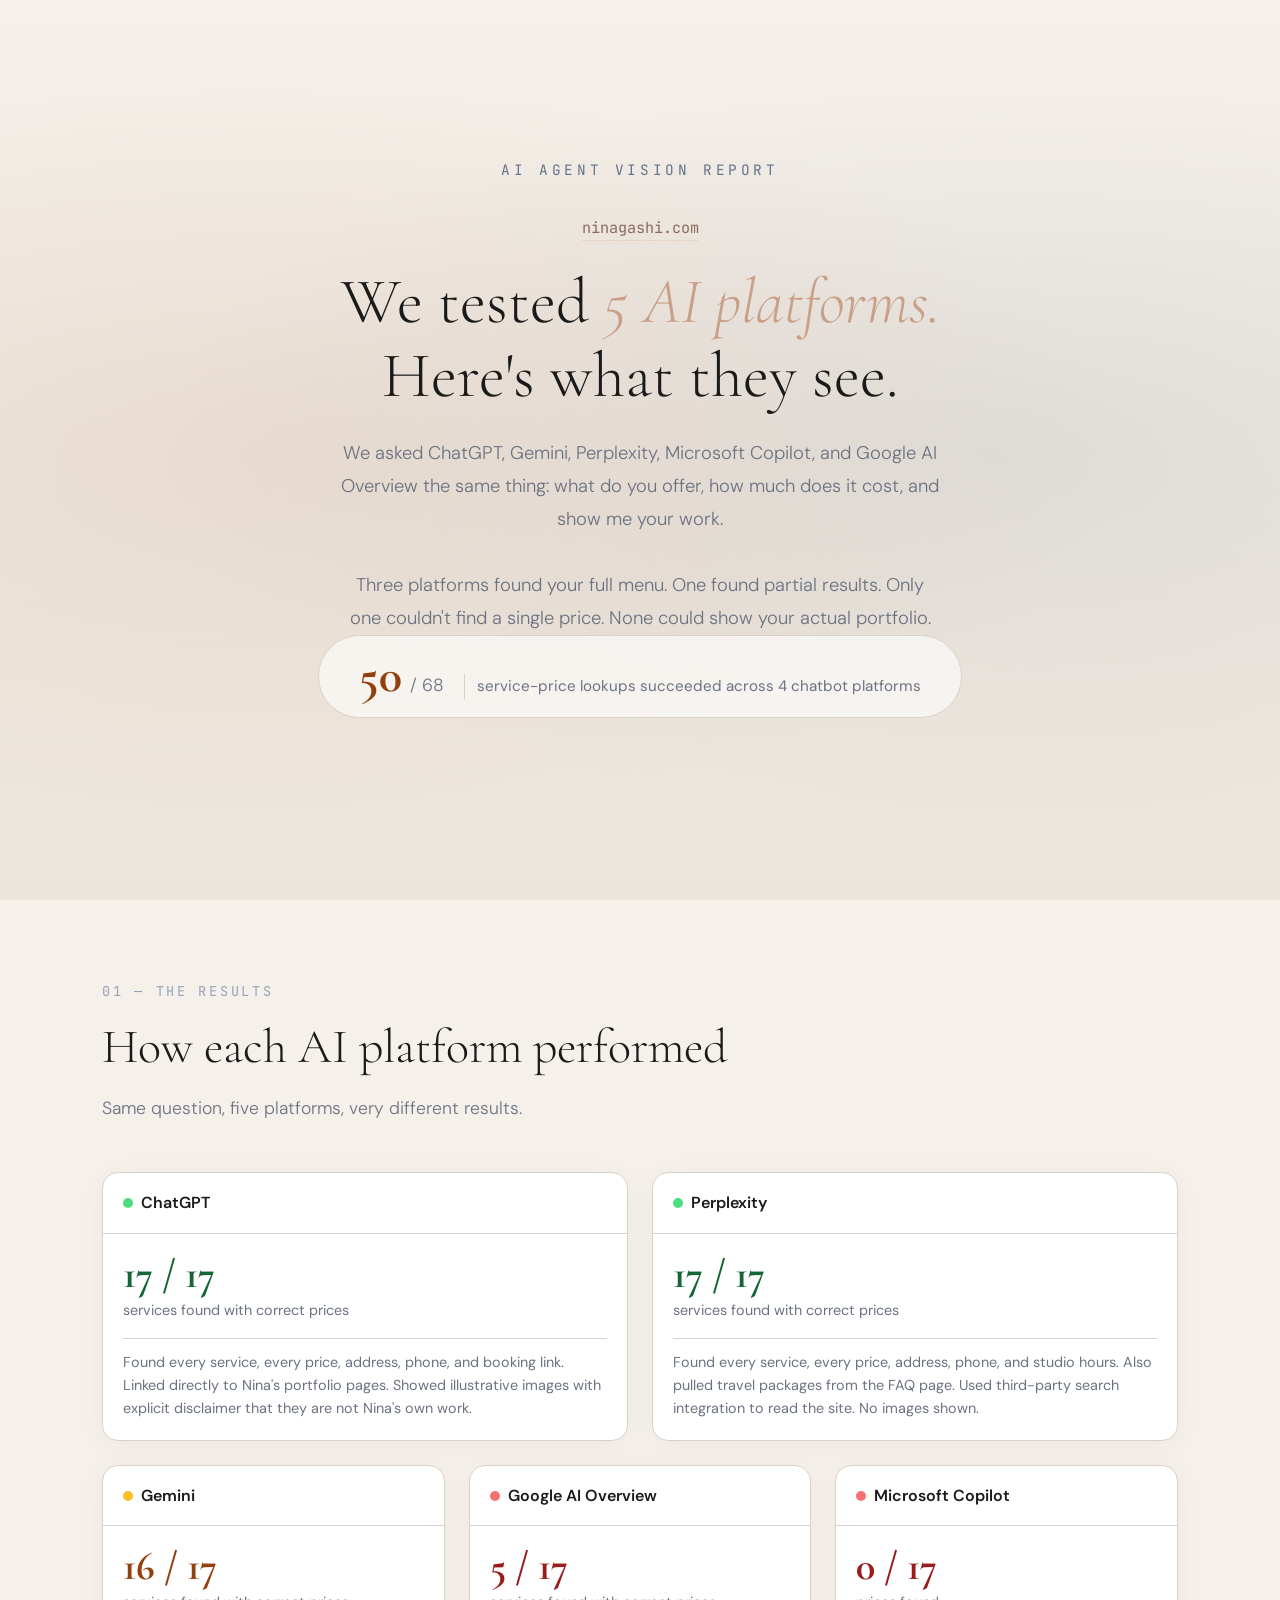
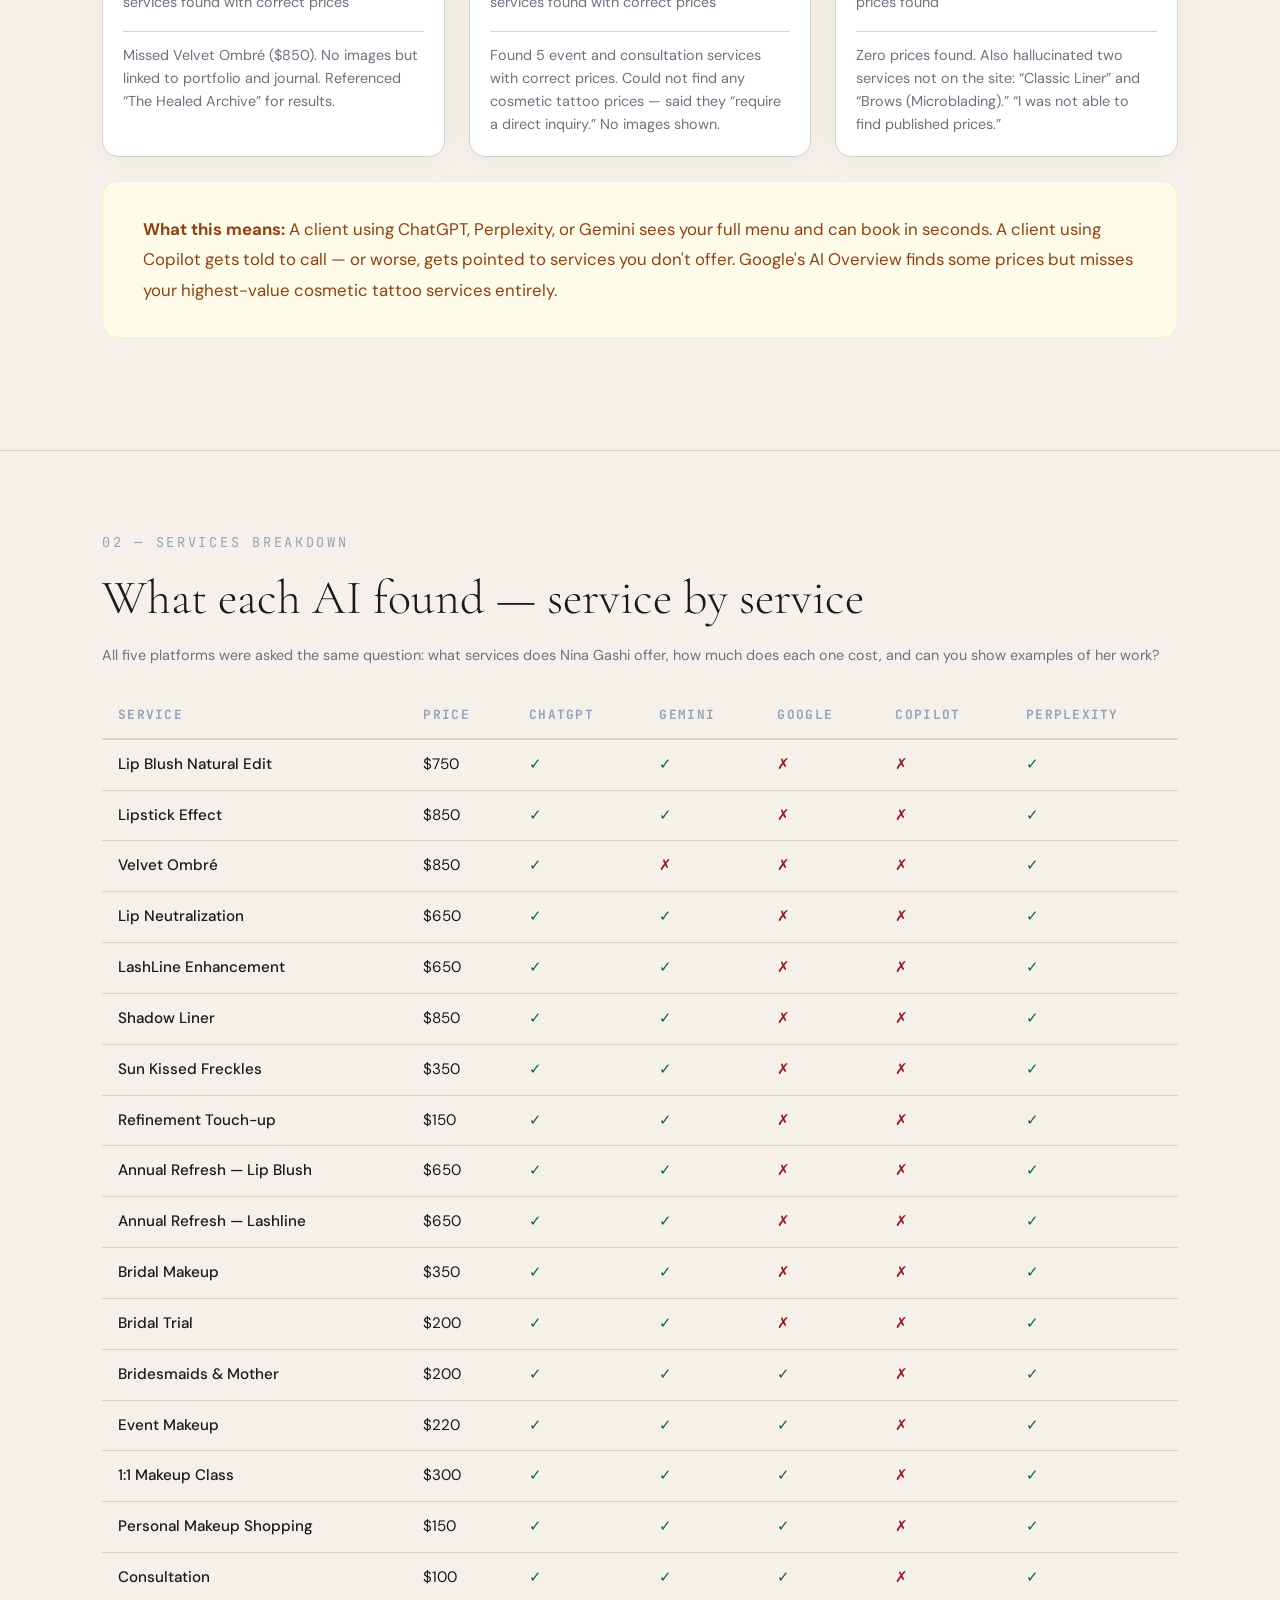
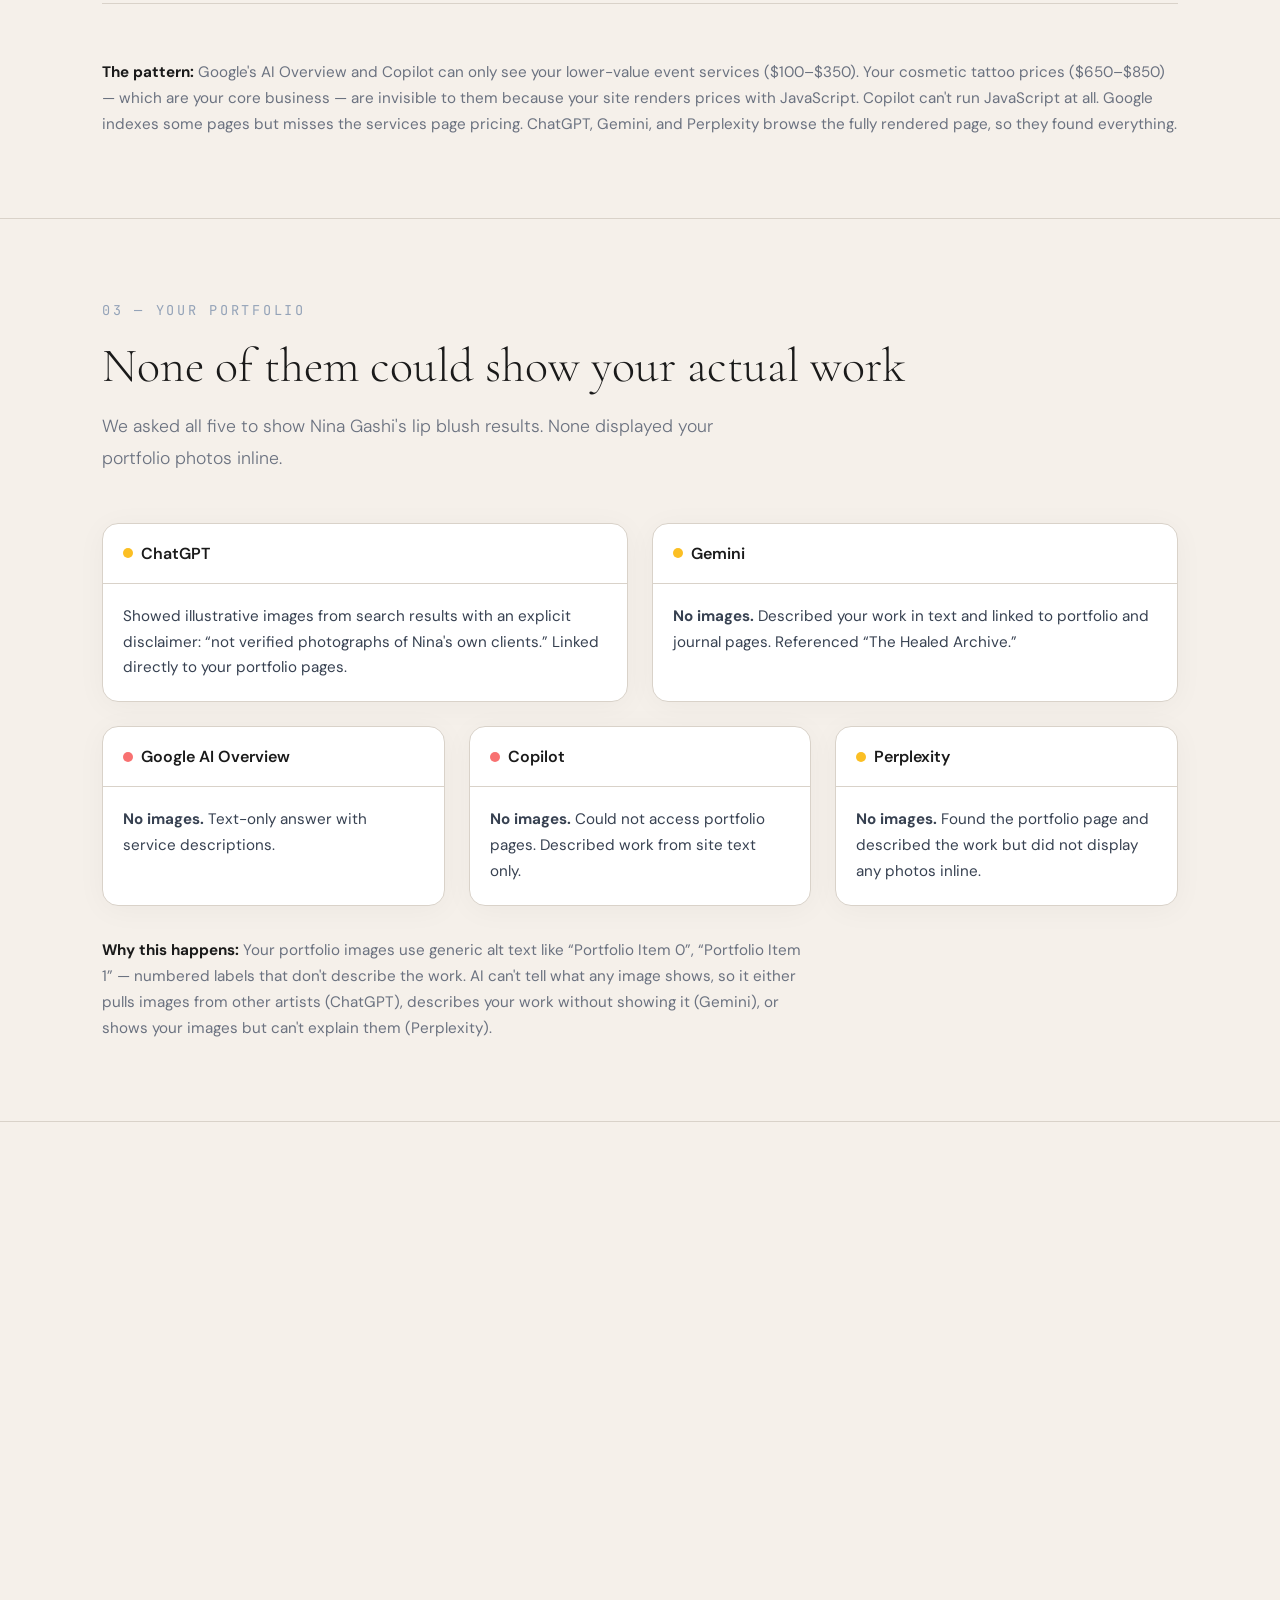
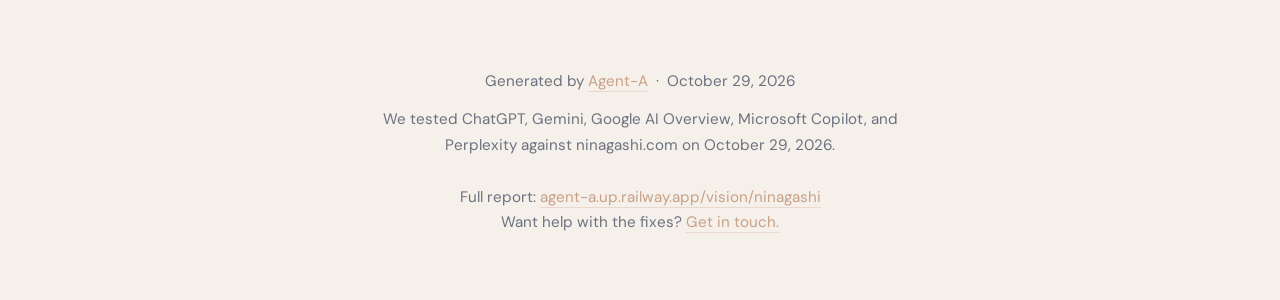
==== commit 1f81e72b: "Remove unverified 47/100 score, show 50/68 lookups instead The 47/100 score came from a scanner run " ====
--- a/readiness/ai-vision-ninagashi.html
+++ b/readiness/ai-vision-ninagashi.html
@@ -431,12 +431,9 @@
       Only one couldn't find a single price. None could show your actual portfolio.
     </p>
     <div style="display: inline-flex; align-items: baseline; gap: 0.5rem; padding: 1rem 2.5rem; border: 1px solid var(--divider); border-radius: 100px; background: rgba(255,255,255,0.6); backdrop-filter: blur(10px); margin-bottom: 1.5rem;">
-      <span class="serif" style="font-size: 3rem; font-weight: 700; color: var(--red-muted); line-height: 1;">47</span>
-      <span style="font-size: 1.1rem; color: var(--muted); font-weight: 300;">/100</span>
-      <span style="font-size: 0.95rem; color: var(--muted); font-weight: 400; margin-left: 0.75rem; padding-left: 0.75rem; border-left: 1px solid var(--divider);">AI Readiness Score</span>
-    </div>
-    <div style="font-size: 0.85rem; color: var(--cold-light);">
-      50 of 68 service-price lookups succeeded across 4 chatbot platforms
+      <span class="serif" style="font-size: 3rem; font-weight: 700; color: var(--yellow-muted); line-height: 1;">50</span>
+      <span style="font-size: 1.1rem; color: var(--muted); font-weight: 300;">/ 68</span>
+      <span style="font-size: 0.95rem; color: var(--muted); font-weight: 400; margin-left: 0.75rem; padding-left: 0.75rem; border-left: 1px solid var(--divider);">service-price lookups succeeded across 4 chatbot platforms</span>
     </div>
   </div>
 </section>
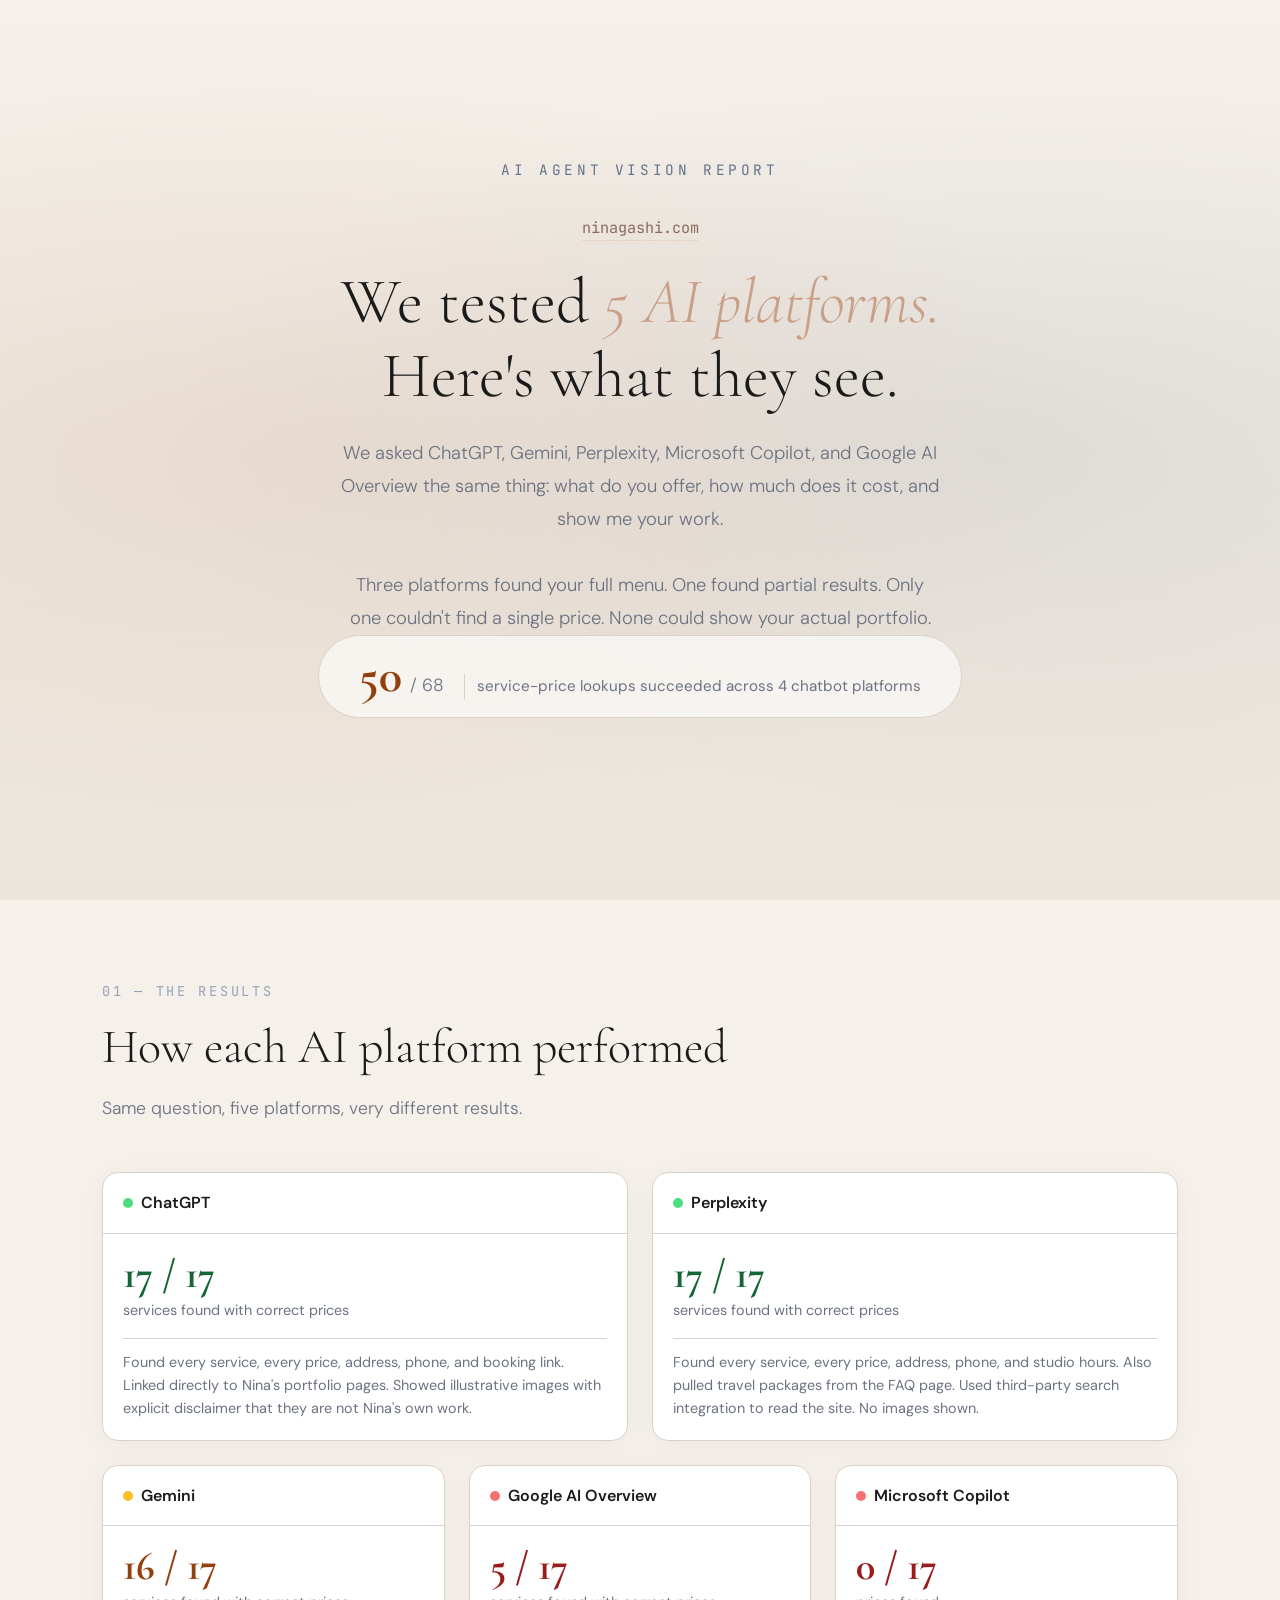
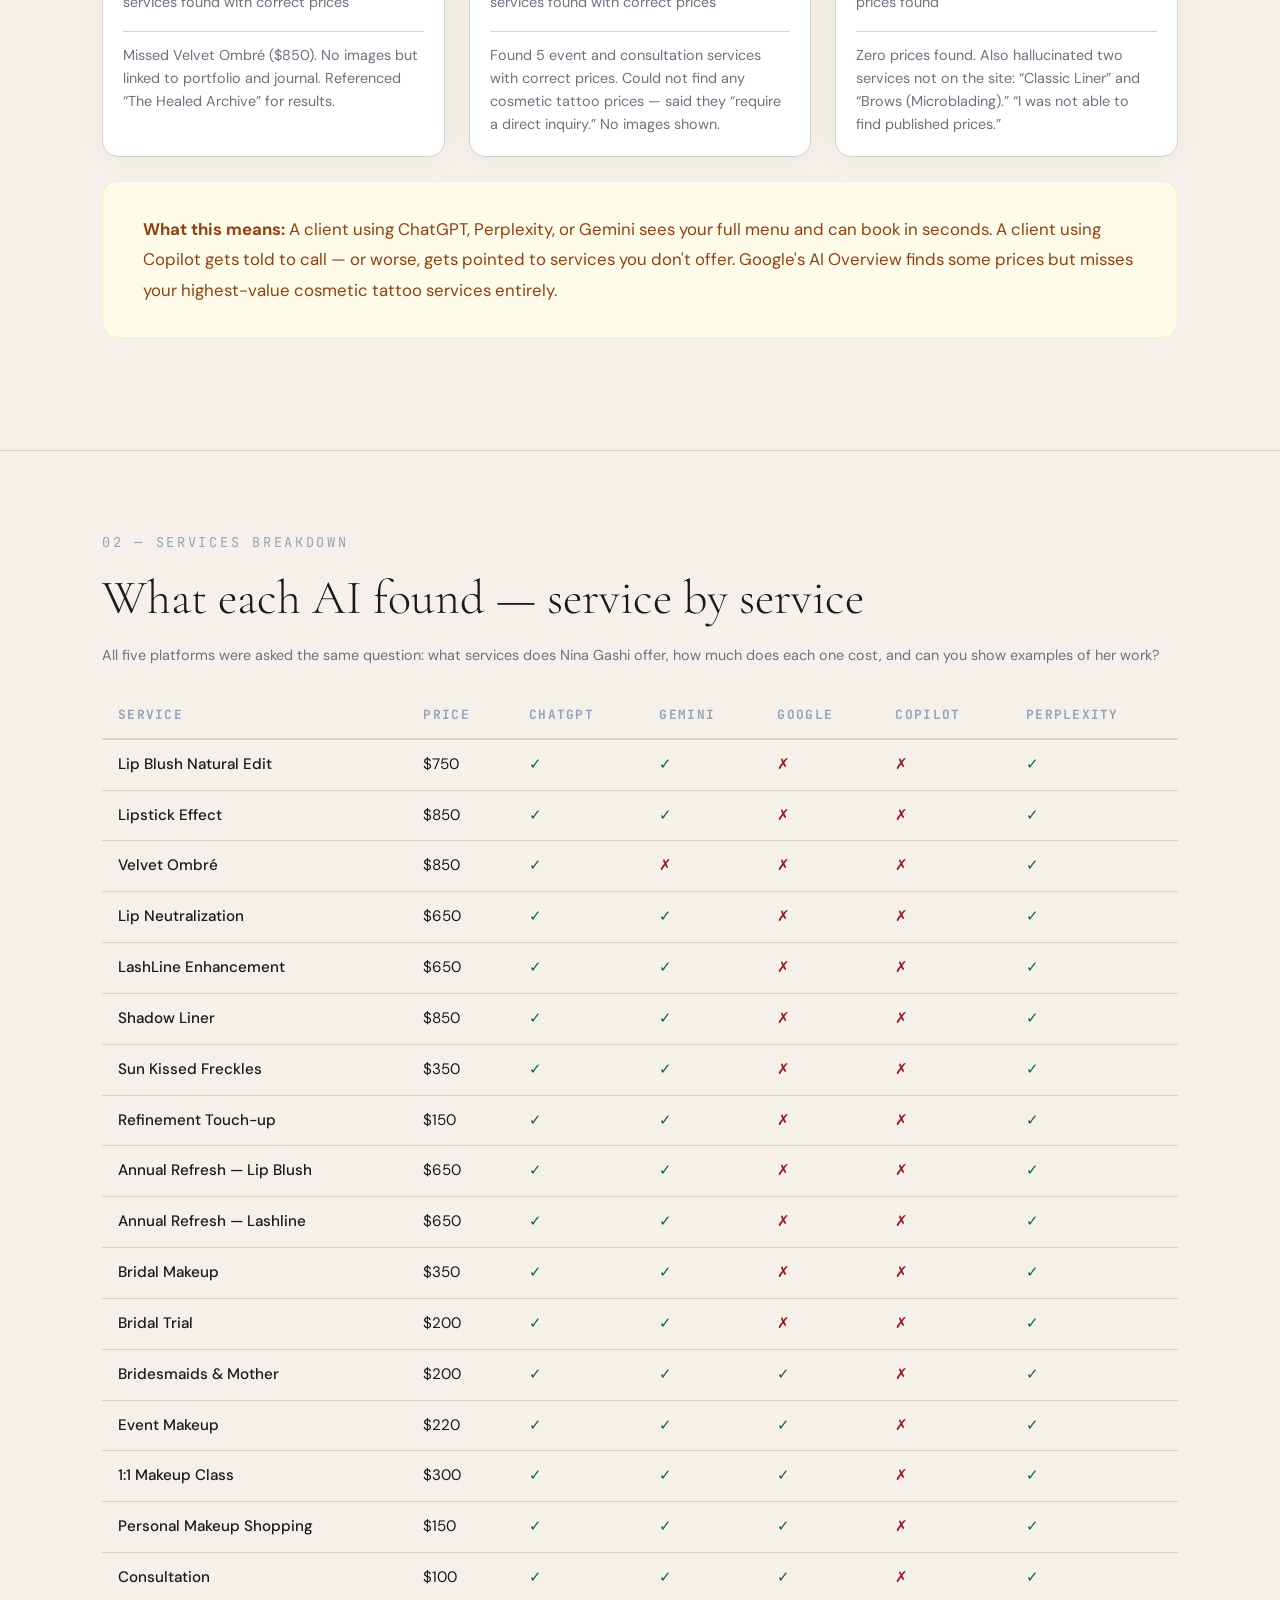
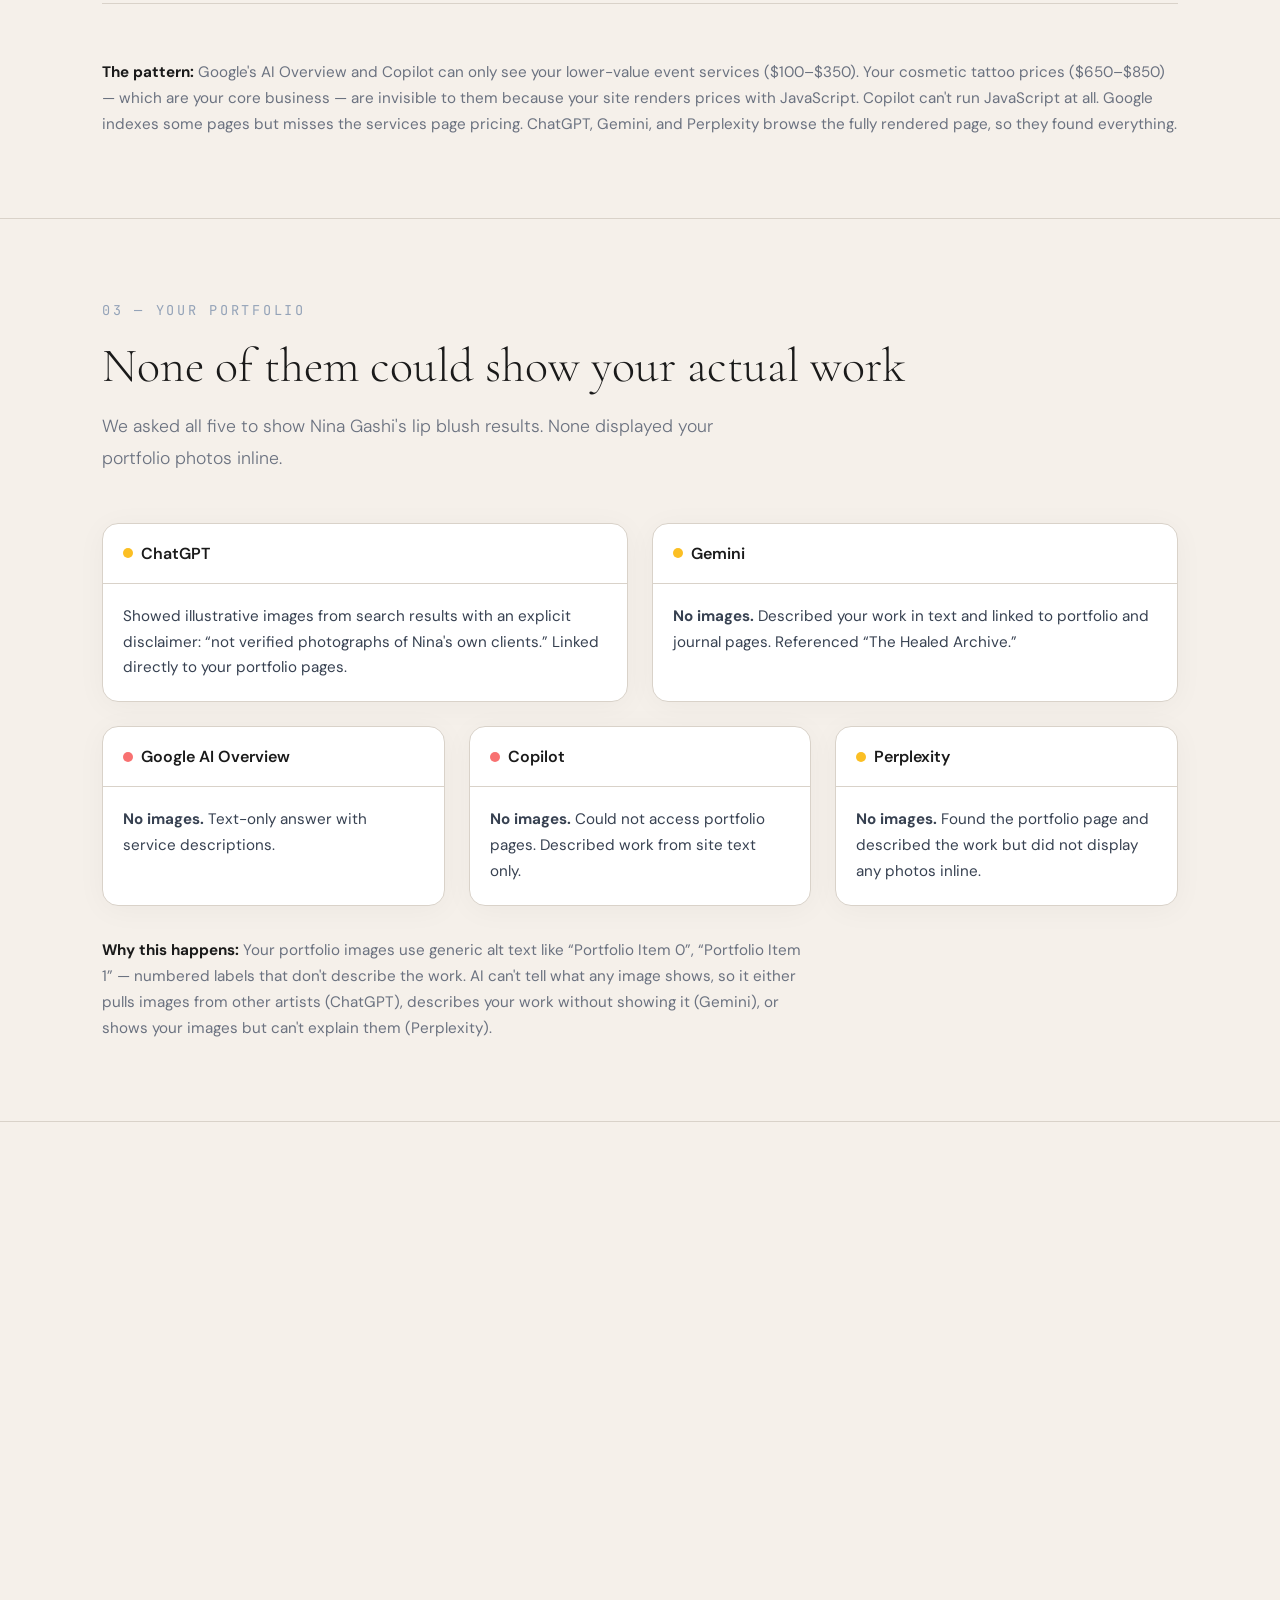
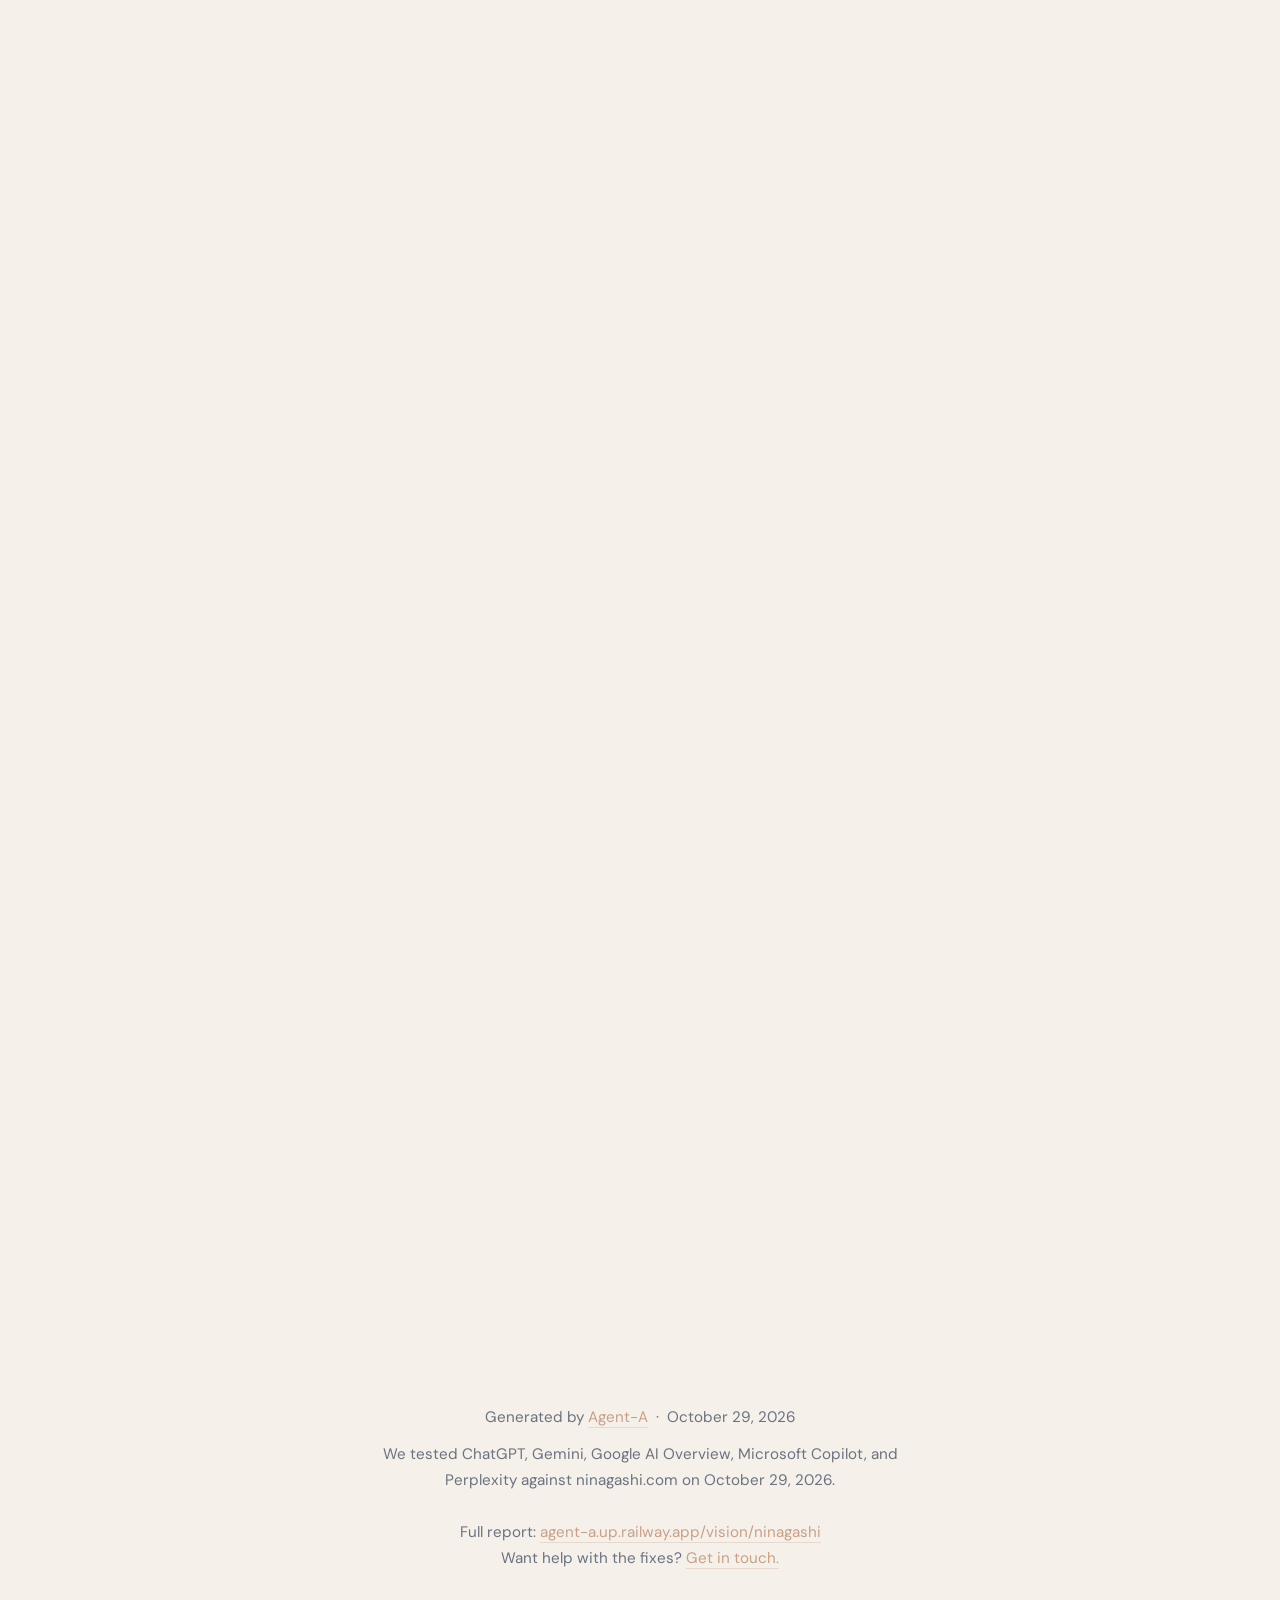
==== commit b1e54c5f: "Add business impact section and expand to 7 fixes New content: - "What you're losing today" — Copilo" ====
--- a/readiness/ai-vision-ninagashi.html
+++ b/readiness/ai-vision-ninagashi.html
@@ -709,34 +709,101 @@
       Google's AI Overview finds your event services but misses all cosmetic tattoo pricing.
     </div>
 
-    <!-- Why this matters -->
+    <!-- What you're losing today -->
+    <div style="margin-bottom: 2rem; max-width: 700px;">
+      <h3 class="serif" style="font-size: 1.6rem; margin-bottom: 1rem;">What you're losing today</h3>
+
+      <p style="font-size: 1.05rem; line-height: 1.8; color: var(--text); margin-bottom: 1.25rem;">
+        <strong>Your highest-value services are invisible on 2 of 5 AI platforms.</strong>
+        Google's AI Overview and Copilot can only find your event services
+        ($100&ndash;$350). Your cosmetic tattoo treatments &mdash;
+        Lip Blush ($750), Lipstick Effect ($850), Velvet Ombr&eacute; ($850),
+        Shadow Liner ($850), LashLine Enhancement ($650), Lip Neutralization ($650)
+        &mdash; are completely hidden. These are your core business.
+      </p>
+
+      <p style="font-size: 1.05rem; line-height: 1.8; color: var(--text); margin-bottom: 1.25rem;">
+        <strong>Copilot is actively giving clients wrong information.</strong>
+        It told a potential client you offer &ldquo;Classic Liner&rdquo; and
+        &ldquo;Brows (Microblading)&rdquo; &mdash; services that don't exist on your menu.
+        A client who asks about microblading and shows up expecting it
+        has a worse experience than one who never found you at all.
+      </p>
+
+      <p style="font-size: 1.05rem; line-height: 1.8; color: var(--text); margin-bottom: 1.25rem;">
+        <strong>The &ldquo;call for pricing&rdquo; dead end.</strong>
+        When someone asks Google &ldquo;how much is lip blush in Scottsdale,&rdquo;
+        they want a number. If your competitor has structured pricing data and you don't,
+        the AI answers with their prices and tells the client to call you.
+        That's a booking lost before it starts.
+      </p>
+
+      <p style="font-size: 1.05rem; line-height: 1.8; color: var(--text); margin-bottom: 1.25rem;">
+        <strong>The math:</strong>
+        A single Lip Blush client is worth $750 upfront plus $650 for an annual refresh
+        &mdash; $1,400 over the first two visits. If even one client per month
+        bounces because an AI couldn't show your price, that's
+        $750 &times; 12 = $9,000 per year in lost first visits alone.
+      </p>
+    </div>
+
+    <!-- Before / After -->
+    <div style="margin-bottom: 2.5rem; max-width: 700px;">
+      <h3 class="serif" style="font-size: 1.6rem; margin-bottom: 1rem;">Before and after the fix</h3>
+      <div style="display: grid; grid-template-columns: 1fr 1fr; gap: 1.5rem; margin-bottom: 1rem;">
+        <div style="padding: 1.25rem; background: var(--red-soft); border-radius: 12px; border: 1px solid rgba(248,113,113,0.3);">
+          <div style="font-weight: 600; color: var(--red-muted); margin-bottom: 0.75rem; font-size: 0.9rem; text-transform: uppercase; letter-spacing: 0.1em;">Today &mdash; Copilot</div>
+          <p style="font-size: 0.95rem; line-height: 1.6; color: var(--text); margin-bottom: 0.5rem;">
+            &ldquo;I was not able to find published prices.&rdquo;
+          </p>
+          <p style="font-size: 0.9rem; line-height: 1.6; color: var(--muted);">
+            Lists &ldquo;Classic Liner&rdquo; and &ldquo;Brows (Microblading)&rdquo;
+            &mdash; services you don't offer.
+          </p>
+        </div>
+        <div style="padding: 1.25rem; background: rgba(74,222,128,0.1); border-radius: 12px; border: 1px solid rgba(74,222,128,0.3);">
+          <div style="font-weight: 600; color: var(--green-muted); margin-bottom: 0.75rem; font-size: 0.9rem; text-transform: uppercase; letter-spacing: 0.1em;">After Fix 1 &mdash; Copilot</div>
+          <p style="font-size: 0.95rem; line-height: 1.6; color: var(--text); margin-bottom: 0.5rem;">
+            &ldquo;Lip Blush: $750. Lipstick Effect: $850. LashLine Enhancement: $650.&rdquo;
+          </p>
+          <p style="font-size: 0.9rem; line-height: 1.6; color: var(--muted);">
+            All 17 services with correct prices, read from structured data.
+          </p>
+        </div>
+      </div>
+    </div>
+
+    <!-- Priority table -->
     <div style="margin-bottom: 3rem; max-width: 700px;">
-      <h3 class="serif" style="font-size: 1.6rem; margin-bottom: 1rem;">Why this matters for your business</h3>
-      <p style="font-size: 1.05rem; line-height: 1.8; color: var(--text); margin-bottom: 1.25rem;">
-        The services that Google and Copilot <em>can</em> find are your lower-priced event offerings:
-        Consultation ($100), Makeup Shopping ($150), Bridesmaids ($200), Event Makeup ($220), Makeup Class ($300).
+      <h3 class="serif" style="font-size: 1.6rem; margin-bottom: 1rem;">Fix priority at a glance</h3>
+      <div style="overflow-x: auto;">
+        <table class="compare-table">
+          <thead>
+            <tr>
+              <th>Fix</th>
+              <th>Impact</th>
+              <th>Effort</th>
+              <th>Who</th>
+            </tr>
+          </thead>
+          <tbody>
+            <tr><td>1. Add price schema (JSON-LD)</td><td><strong style="color: var(--red-muted);">Critical</strong></td><td>10 min copy-paste</td><td>Nina or developer</td></tr>
+            <tr><td>2. Server-side render /services</td><td><strong style="color: var(--yellow-muted);">High</strong></td><td>1&ndash;2 hours</td><td>Developer</td></tr>
+            <tr><td>3. Descriptive portfolio alt text</td><td><strong style="color: var(--yellow-muted);">High</strong></td><td>30 min</td><td>Nina</td></tr>
+            <tr><td>4. Meta description with prices</td><td><strong style="color: var(--cold);">Medium</strong></td><td>5 min</td><td>Nina or developer</td></tr>
+            <tr><td>5. Booking action schema</td><td><strong style="color: var(--cold);">Medium</strong></td><td>5 min</td><td>Developer</td></tr>
+            <tr><td>6. Review schema</td><td><strong style="color: var(--cold);">Medium</strong></td><td>10 min</td><td>Developer</td></tr>
+            <tr><td>7. Request Google re-indexing</td><td>Final step</td><td>10 min</td><td>Nina</td></tr>
+          </tbody>
+        </table>
+      </div>
+      <p style="color: var(--muted); font-size: 0.9rem; margin-top: 0.75rem;">
+        Fix 1 alone solves the biggest problem. Fixes 1&ndash;3 together cover 90% of the gap.
       </p>
-      <p style="font-size: 1.05rem; line-height: 1.8; color: var(--text); margin-bottom: 1.25rem;">
-        The services they <em>can't</em> find are your highest-value cosmetic tattoo treatments:
-        Lip Blush ($750), Lipstick Effect ($850), Velvet Ombr&eacute; ($850), Shadow Liner ($850),
-        LashLine Enhancement ($650), Lip Neutralization ($650).
-        These are your core business &mdash; and they're invisible on 2 of 5 AI platforms.
-      </p>
-      <p style="font-size: 1.05rem; line-height: 1.8; color: var(--text); margin-bottom: 1.25rem;">
-        When a potential client asks Google or Copilot &ldquo;how much is lip blush in Scottsdale,&rdquo;
-        they're told to call for pricing or shown services you don't even offer.
-        That friction loses bookings &mdash; especially when competitors' prices are one click away.
-      </p>
-      <p style="font-size: 1.05rem; line-height: 1.8; color: var(--text);">
-        A single Lip Blush client is worth $750 upfront plus $650 for an annual refresh &mdash;
-        $1,400 over the first two visits. Making your cosmetic tattoo prices visible to
-        every AI platform removes the &ldquo;call for pricing&rdquo; dead end and lets
-        clients book directly.
-      </p>
     </div>
 
     <div style="font-size: 1.05rem; line-height: 1.8; color: var(--text); max-width: 700px; margin-bottom: 3rem;">
-      <strong>Two fixes. Both are copy-paste. Here's the code.</strong>
+      <strong>Seven fixes. Most are copy-paste. Here's the code.</strong>
     </div>
 
     <!-- FIX 1: Offer Schema -->
@@ -923,9 +990,47 @@
       </div>
     </div>
 
-    <!-- FIX 2: Alt Text -->
+    <!-- FIX 2: SSR -->
     <div class="fix-card" style="margin-bottom: 2rem;">
-      <div class="priority high">Fix 2 &mdash; Give each portfolio image a unique description</div>
+      <div class="priority high">Fix 2 &mdash; Server-side render your services page</div>
+      <h4 class="serif">Make prices exist in the HTML before JavaScript runs</h4>
+      <p style="margin-bottom: 0.5rem;">
+        Fix 1 is a band-aid &mdash; it gives AI a structured-data copy of your prices.
+        The root cause is that your /services page renders prices with JavaScript.
+        Copilot and Google read the raw HTML, where your prices literally don't exist yet.
+      </p>
+      <p style="margin-bottom: 0.5rem;">
+        Your site runs Next.js, which supports server-side rendering out of the box.
+        Ask your developer to switch /services from client-side rendering to
+        <code>getStaticProps</code> (static generation) or <code>getServerSideProps</code> (SSR).
+        This makes prices appear in the HTML that every crawler &mdash; including Copilot &mdash; receives.
+      </p>
+      <div class="code-block">
+        <div class="code-header">
+          <span>Next.js &mdash; services page</span>
+        </div>
+<pre><span class="comment">// In your /services page component (e.g. pages/services.tsx):</span>
+<span class="comment">// Change from client-side data fetching to static generation.</span>
+<span class="comment">// This makes prices appear in the HTML at build time.</span>
+
+export async function <span class="key">getStaticProps</span>() {
+  <span class="comment">// Fetch your services data from your CMS or data source</span>
+  const services = await fetchServices();
+  return {
+    props: { services },
+    revalidate: <span class="num">3600</span>  <span class="comment">// rebuild every hour</span>
+  };
+}
+
+<span class="comment">// Your component then receives services as a prop</span>
+<span class="comment">// instead of fetching them in useEffect/useState.</span>
+<span class="comment">// The HTML now contains every price before any JS runs.</span></pre>
+      </div>
+    </div>
+
+    <!-- FIX 3: Alt Text -->
+    <div class="fix-card" style="margin-bottom: 2rem;">
+      <div class="priority high">Fix 3 &mdash; Give each portfolio image a unique description</div>
       <h4 class="serif">Replace generic alt text with specific descriptions</h4>
       <p style="margin-bottom: 0.5rem;">
         Right now your portfolio images use numbered labels like &ldquo;Portfolio Item 0&rdquo;, &ldquo;Portfolio Item 1&rdquo; &mdash;
@@ -950,9 +1055,34 @@
       </div>
     </div>
 
-    <!-- FIX 3: ReserveAction -->
+    <!-- FIX 4: Meta Description -->
     <div class="fix-card" style="margin-bottom: 2rem;">
-      <div class="priority med">Nice to have &mdash; Booking action</div>
+      <div class="priority med">Fix 4 &mdash; Add prices to your meta description</div>
+      <h4 class="serif">Tell search engines your price range in the page summary</h4>
+      <p style="margin-bottom: 0.5rem;">
+        Your current meta description says &ldquo;Explore lip blush, lashline enhancement&hellip;&rdquo;
+        but doesn't mention any prices. When Google shows your page in search results,
+        clients see services but no numbers. Adding a price range makes the snippet
+        more compelling and gives AI another signal.
+      </p>
+      <div class="code-block">
+        <div class="code-header">
+          <span>Meta tag &mdash; replace on /services</span>
+        </div>
+<pre><span class="comment">&lt;!-- BEFORE: --&gt;</span>
+&lt;meta name="<span class="key">description</span>" content="<span class="str">Explore lip blush, lashline enhancement,
+lip neutralization, bridal makeup, and beauty services in Scottsdale by Nina Gashi.</span>"&gt;
+
+<span class="comment">&lt;!-- AFTER: --&gt;</span>
+&lt;meta name="<span class="key">description</span>" content="<span class="str">Lip blush from $750, lashline enhancement
+from $650, bridal makeup from $350. Cosmetic tattoo and beauty services
+in Scottsdale by Nina Gashi. Book online.</span>"&gt;</pre>
+      </div>
+    </div>
+
+    <!-- FIX 5: ReserveAction -->
+    <div class="fix-card" style="margin-bottom: 2rem;">
+      <div class="priority med">Fix 5 &mdash; Booking action</div>
       <h4 class="serif">Add ReserveAction so every AI finds your booking link instantly</h4>
       <p style="margin-bottom: 0.5rem;">
         ChatGPT found your Acuity link by crawling. This makes it machine-readable.
@@ -977,9 +1107,9 @@
       </div>
     </div>
 
-    <!-- FIX 4: Reviews -->
-    <div class="fix-card">
-      <div class="priority med">Nice to have &mdash; Reviews</div>
+    <!-- FIX 6: Reviews -->
+    <div class="fix-card" style="margin-bottom: 2rem;">
+      <div class="priority med">Fix 6 &mdash; Reviews</div>
       <h4 class="serif">Add client reviews so AI has a quality signal</h4>
       <p style="margin-bottom: 0.5rem;">
         No structured review data appears in your site's schema. When AI compares you to competitors,
@@ -1005,6 +1135,44 @@
   }
 ]</pre>
       </div>
+    </div>
+
+    <!-- FIX 7: Re-index -->
+    <div class="fix-card" style="margin-bottom: 2rem;">
+      <div class="priority med">Fix 7 &mdash; Request Google re-indexing</div>
+      <h4 class="serif">Tell Google to re-crawl your updated pages</h4>
+      <p style="margin-bottom: 0.5rem;">
+        After applying fixes 1&ndash;6, tell Google to pick up the changes immediately
+        instead of waiting for its next scheduled crawl.
+        Your site already has a sitemap at ninagashi.com/sitemap.xml &mdash; this step
+        makes sure Google reads the updated version.
+      </p>
+      <div class="code-block">
+        <div class="code-header">
+          <span>Steps &mdash; Google Search Console</span>
+        </div>
+<pre><span class="comment">1. Go to search.google.com/search-console</span>
+<span class="comment">2. Add ninagashi.com if not already registered</span>
+<span class="comment">   (you have google-site-verification already in your &lt;head&gt;)</span>
+<span class="comment">3. Paste these URLs in "URL Inspection" and click "Request Indexing":</span>
+
+   <span class="str">https://ninagashi.com/services</span>
+   <span class="str">https://ninagashi.com</span>
+   <span class="str">https://ninagashi.com/portfolio/cosmetic-tattoo</span>
+   <span class="str">https://ninagashi.com/portfolio/bridal-beauty</span>
+
+<span class="comment">4. Under "Sitemaps", submit: https://ninagashi.com/sitemap.xml</span>
+<span class="comment">5. Changes typically appear in Google within 2-7 days.</span></pre>
+      </div>
+    </div>
+
+    <!-- After the fixes -->
+    <div class="verdict-banner" style="background: rgba(74,222,128,0.08); border-color: rgba(74,222,128,0.3); margin-bottom: 0;">
+      <strong>After these fixes:</strong> All five AI platforms will show your full menu
+      with correct prices. A potential client on any AI &mdash; ChatGPT, Gemini,
+      Perplexity, Google, or Copilot &mdash; gets your 17 services, your prices,
+      your portfolio, and a direct link to book. No more &ldquo;call for pricing.&rdquo;
+      No more hallucinated services. Just your real menu, everywhere.
     </div>
   </div>
 </section>
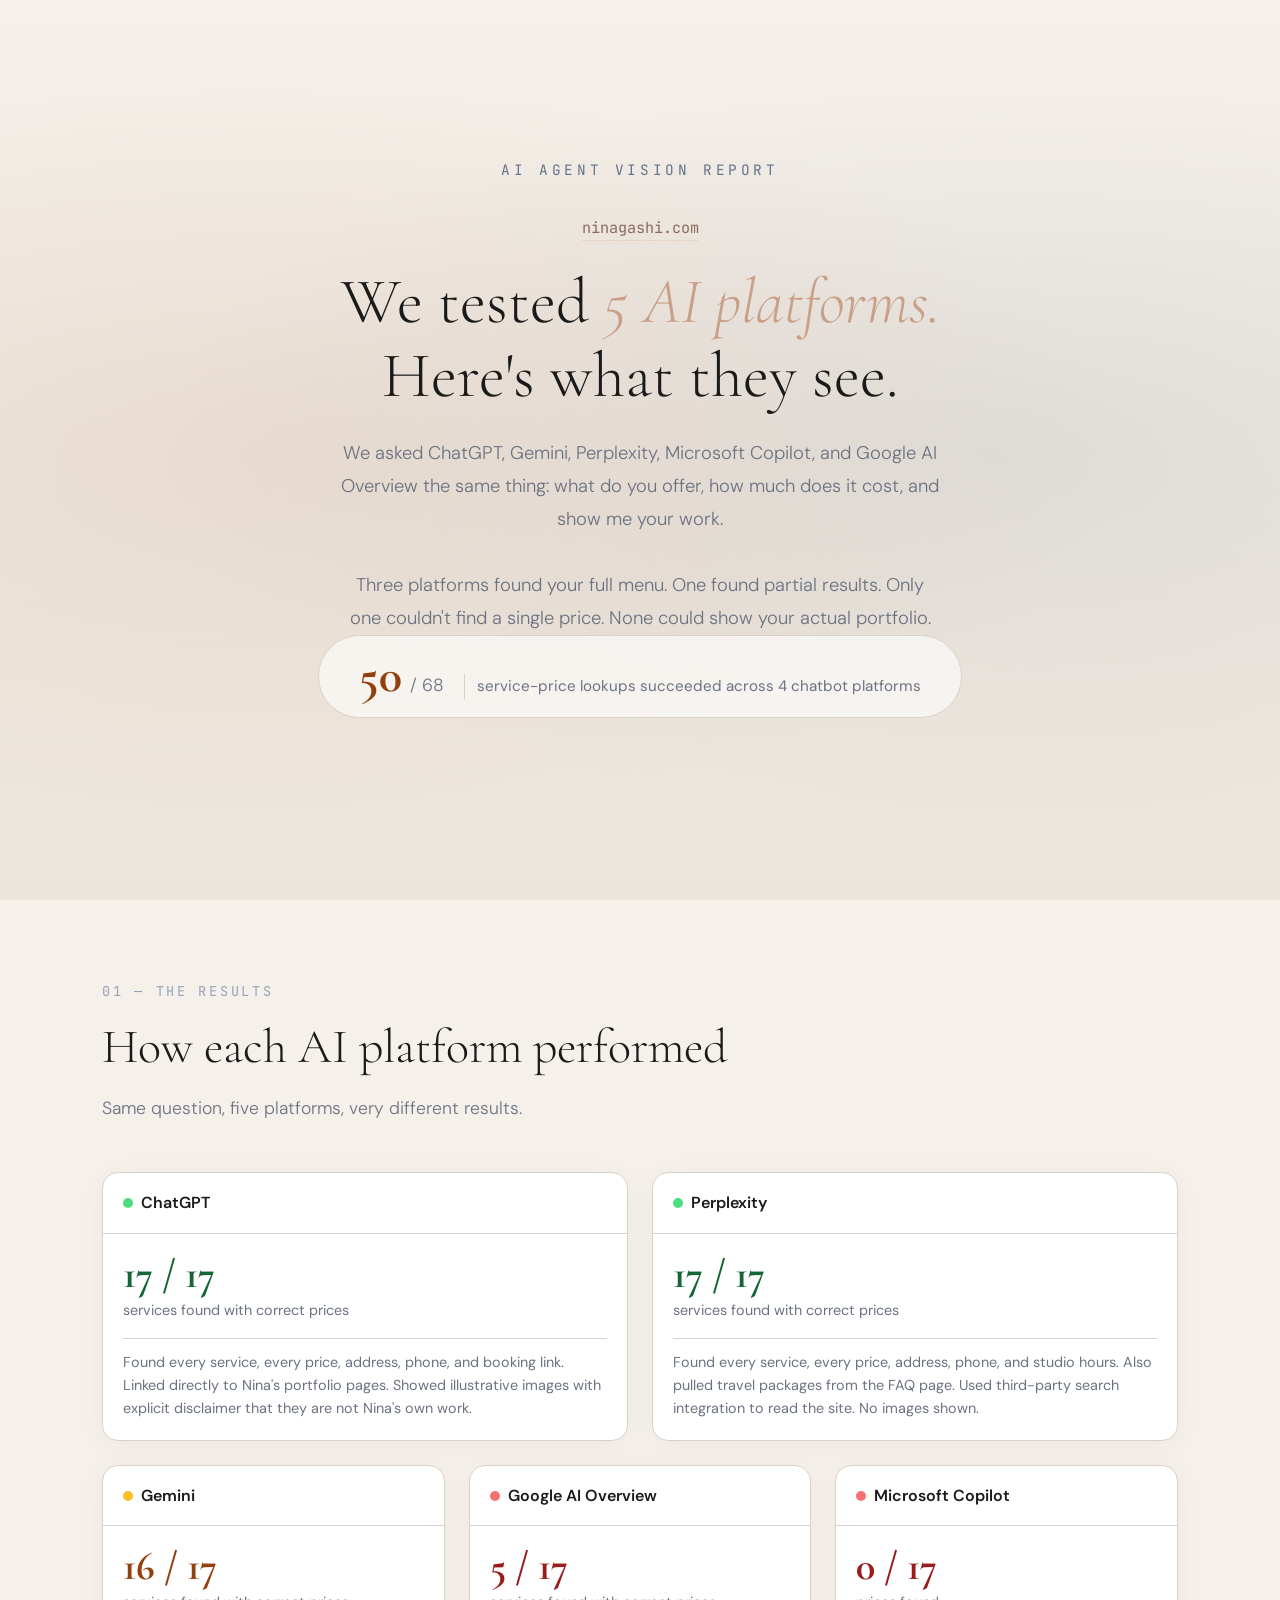
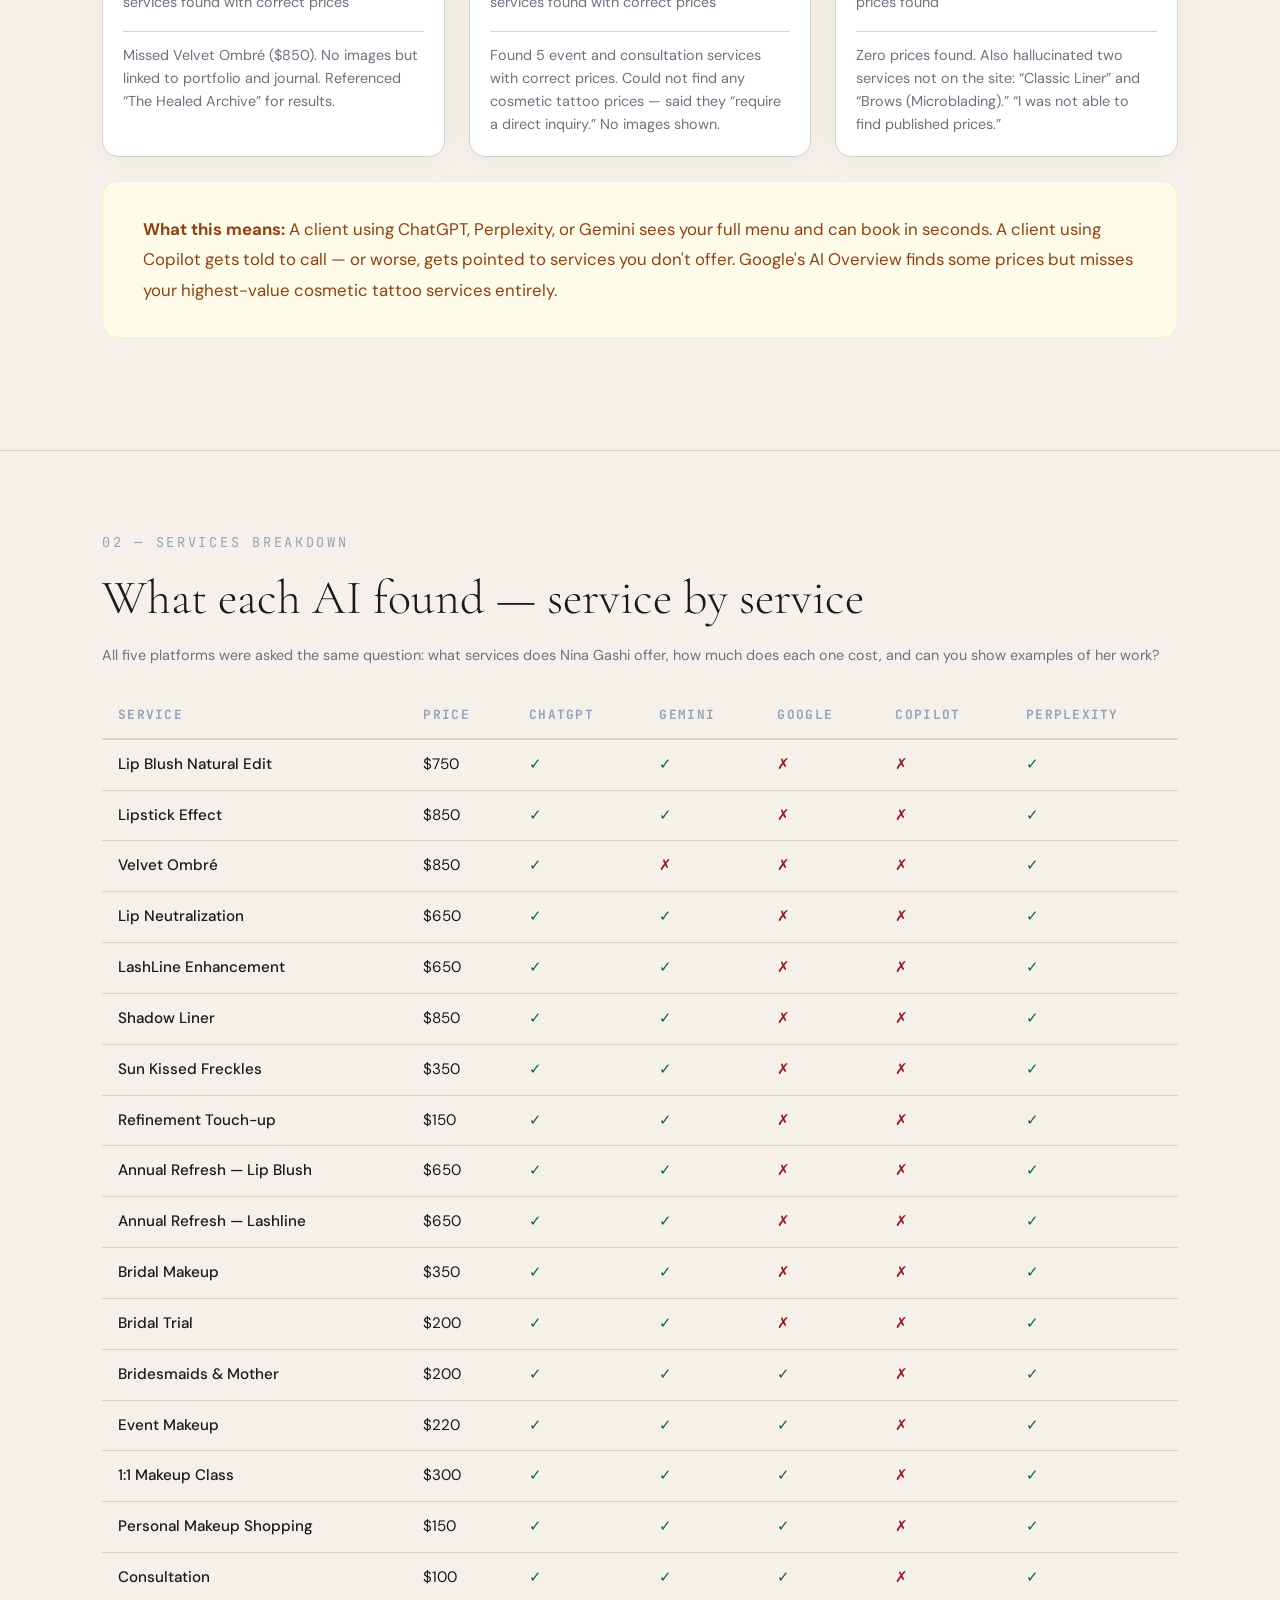
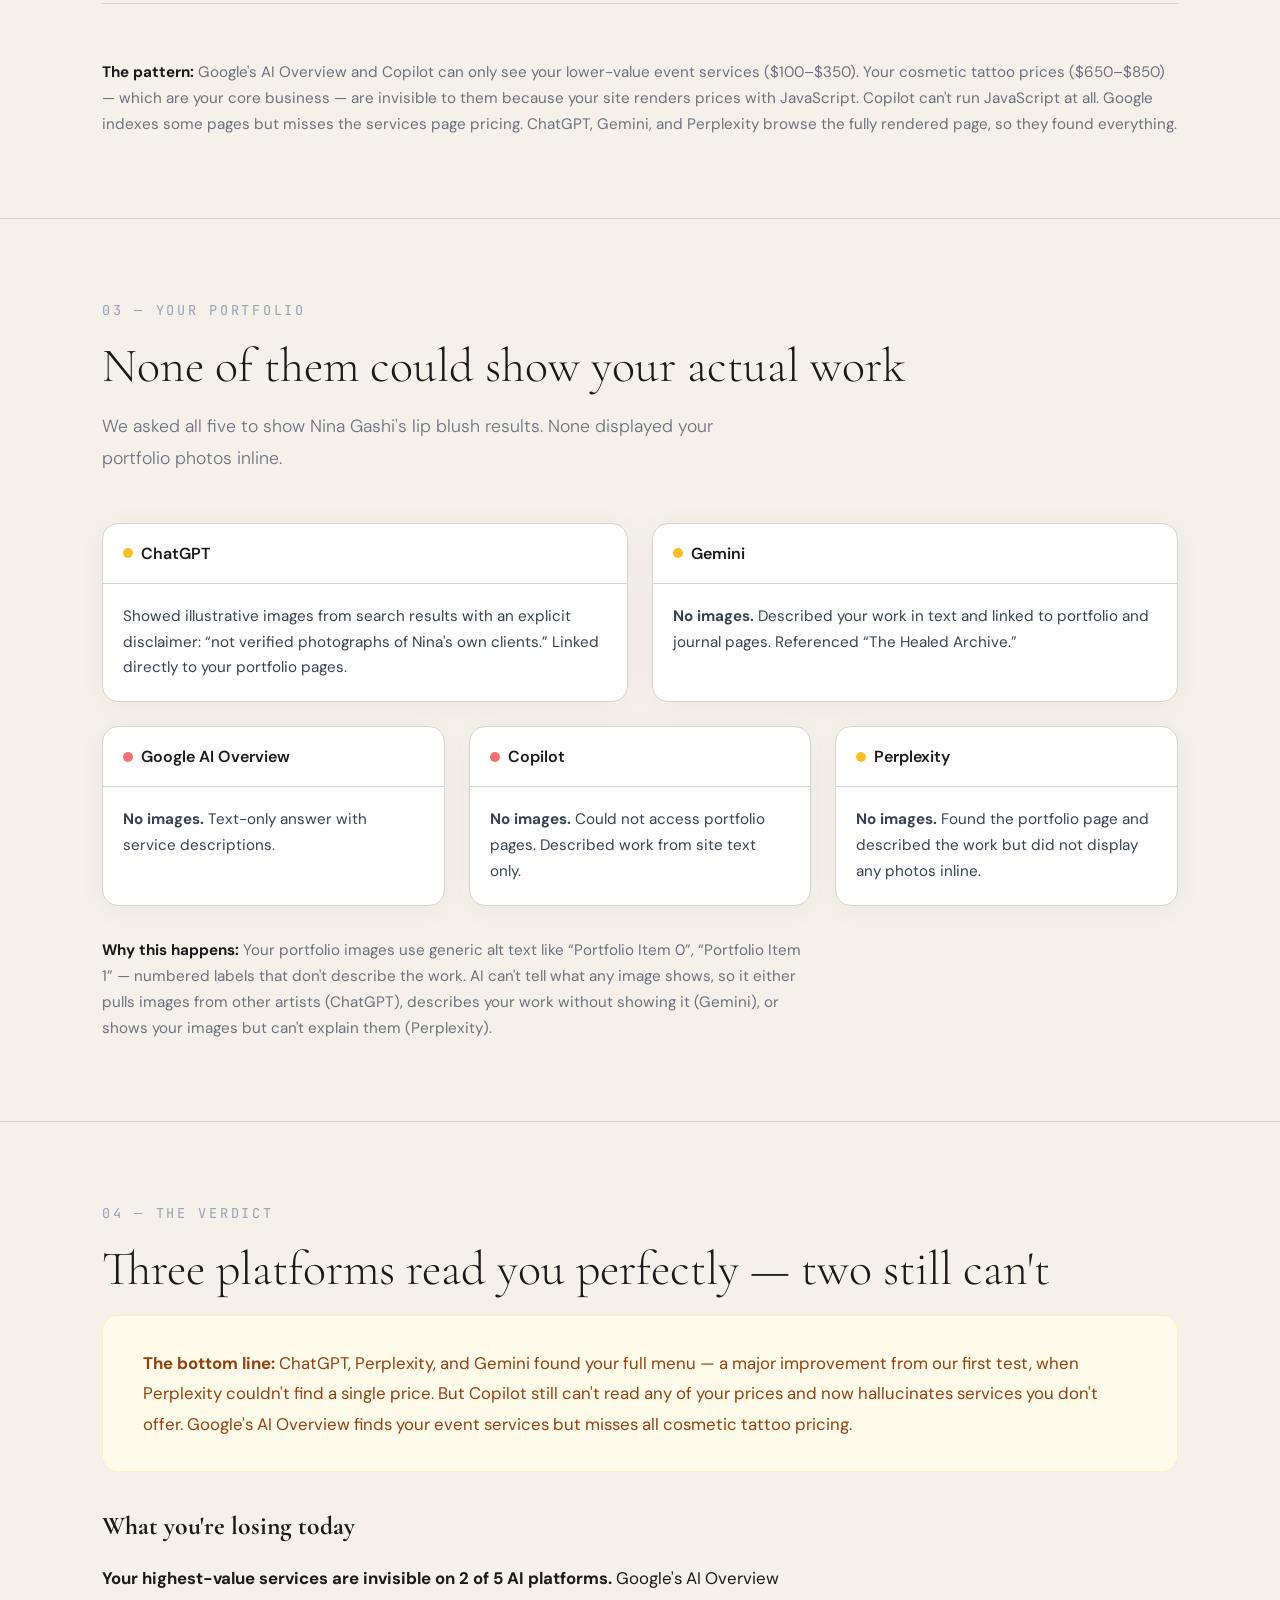
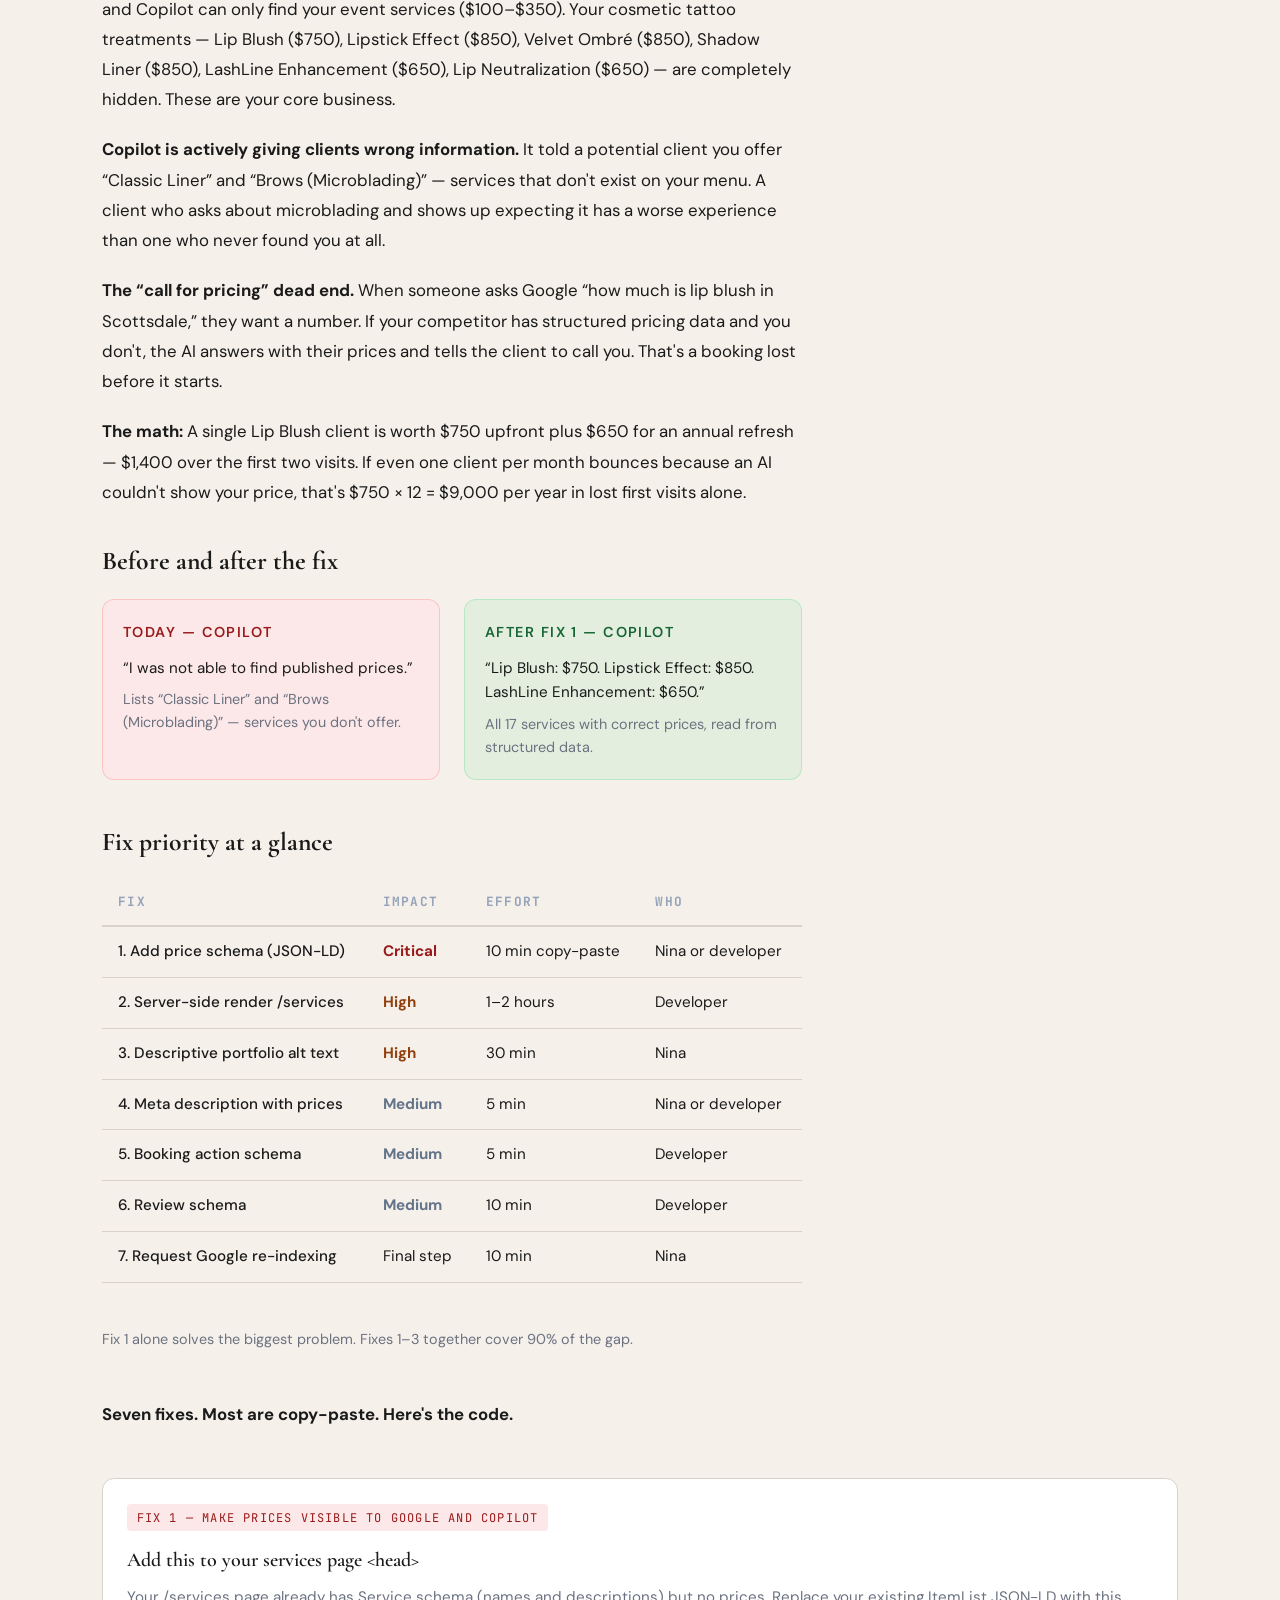
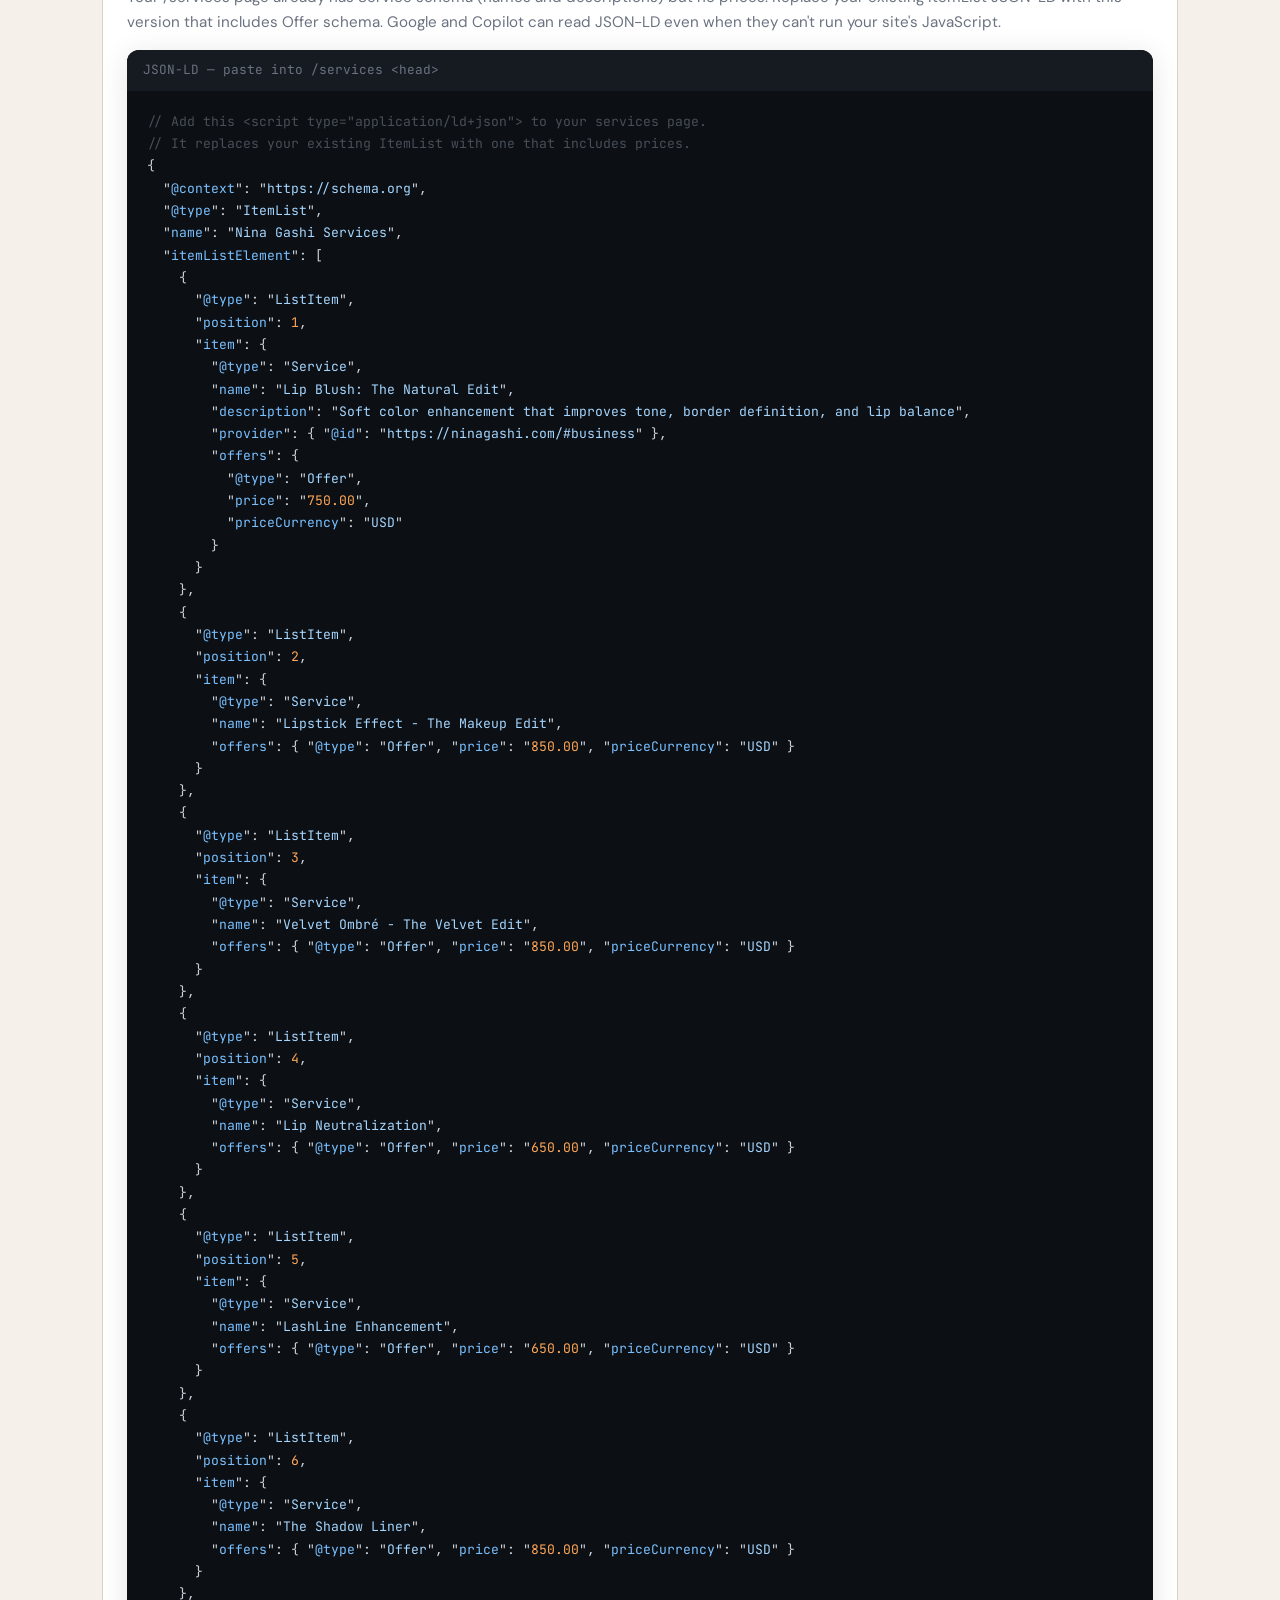
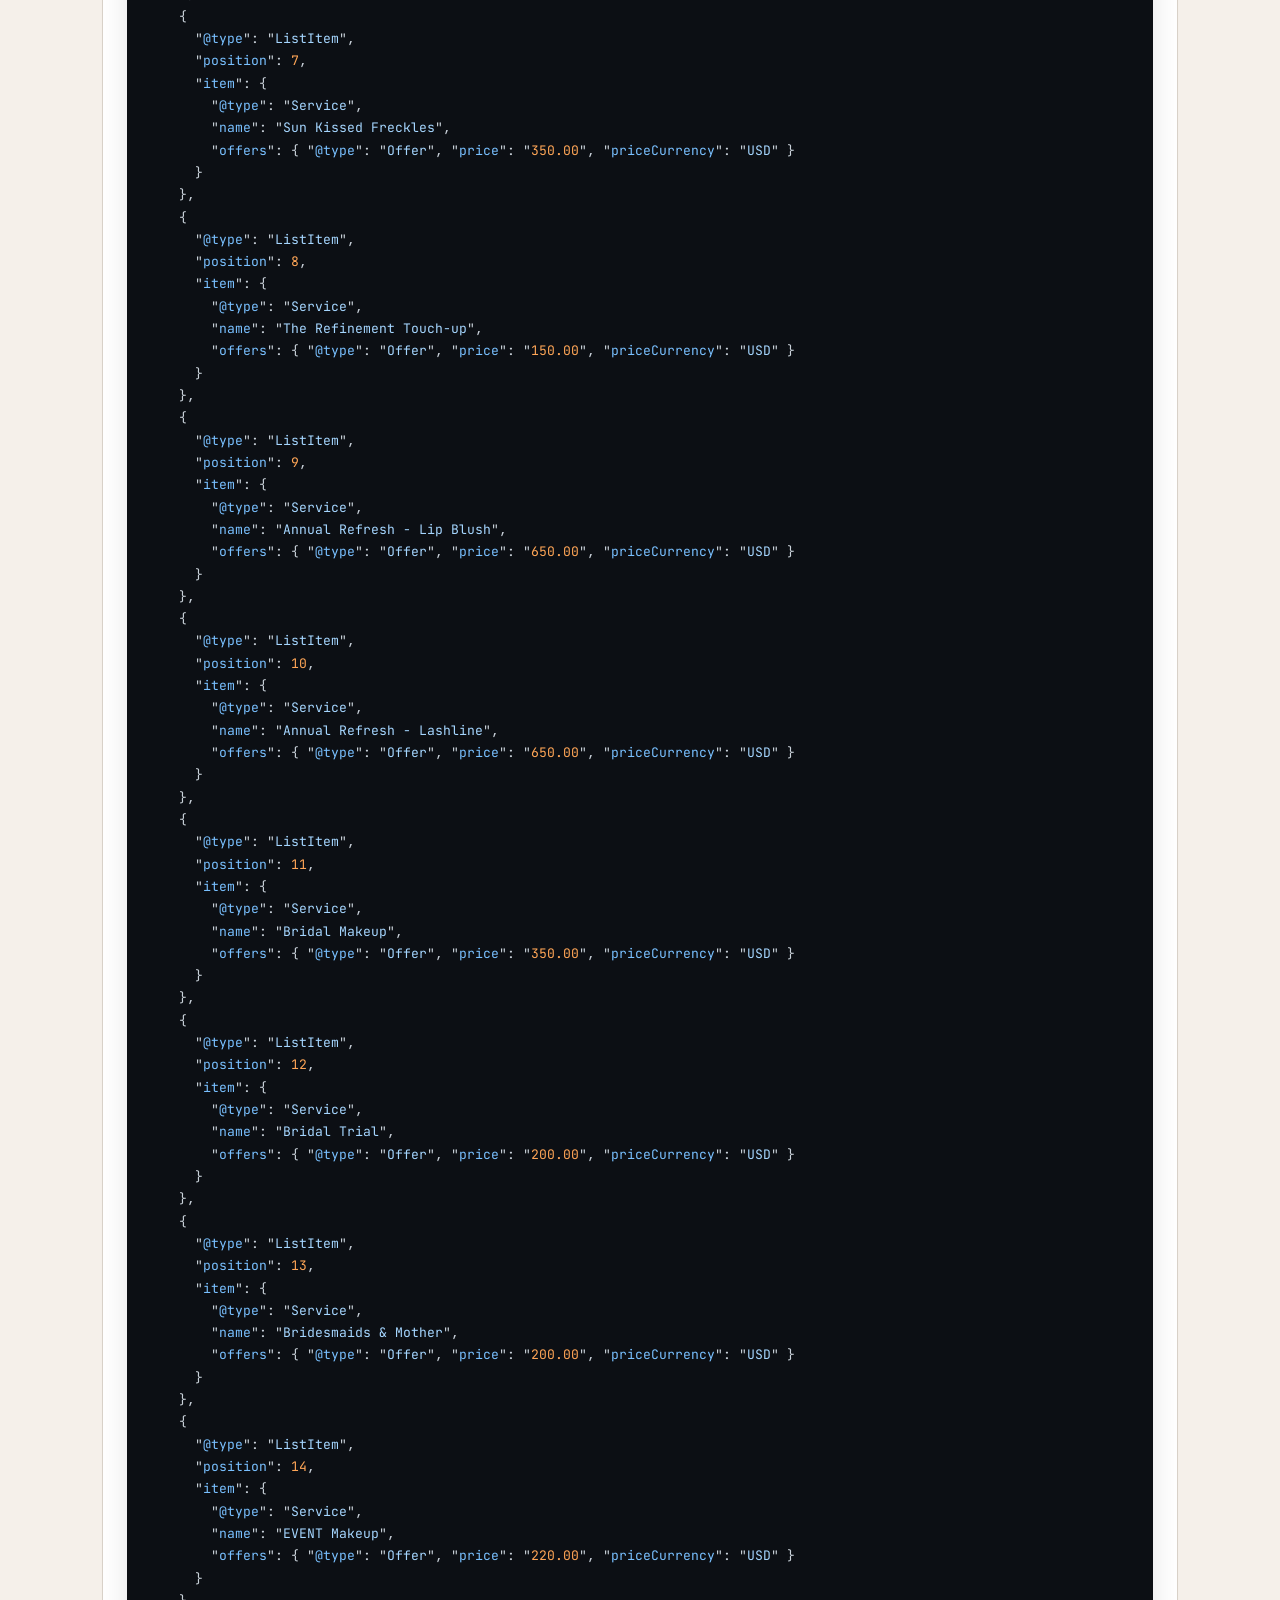
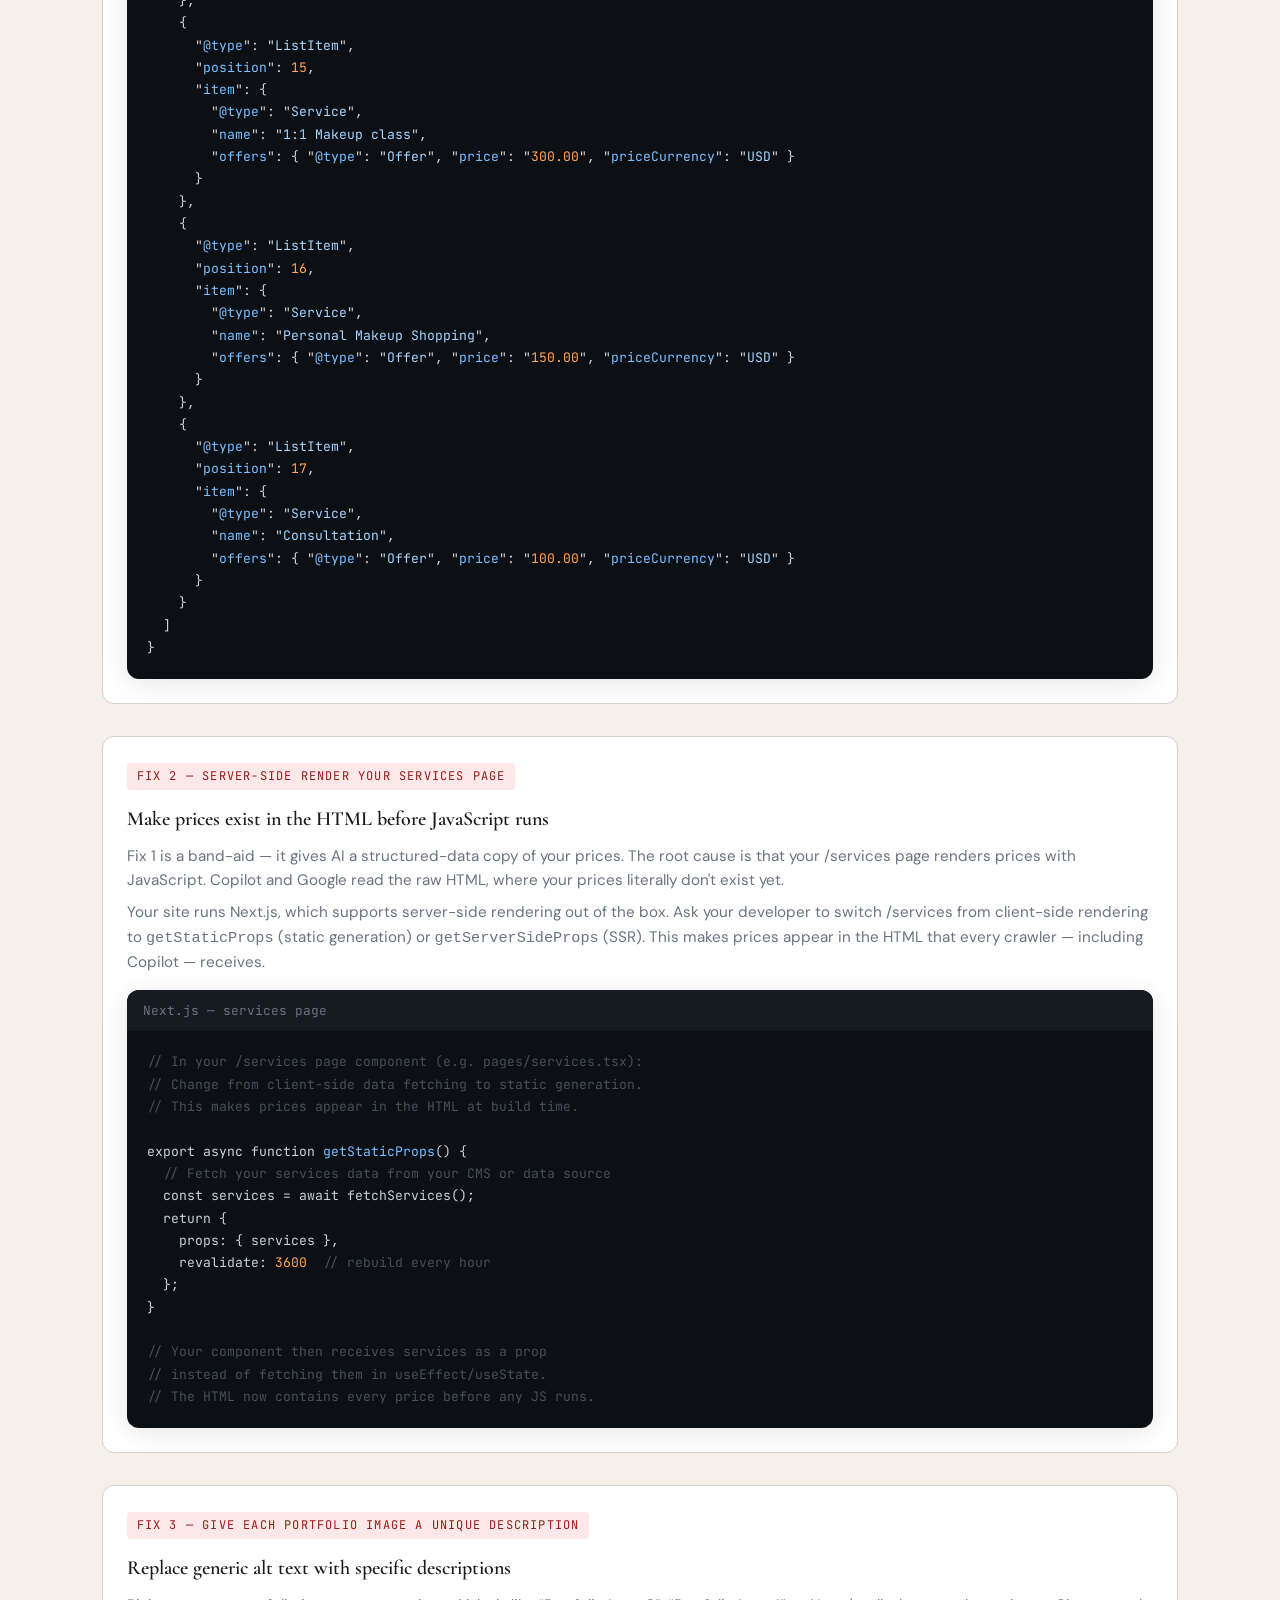
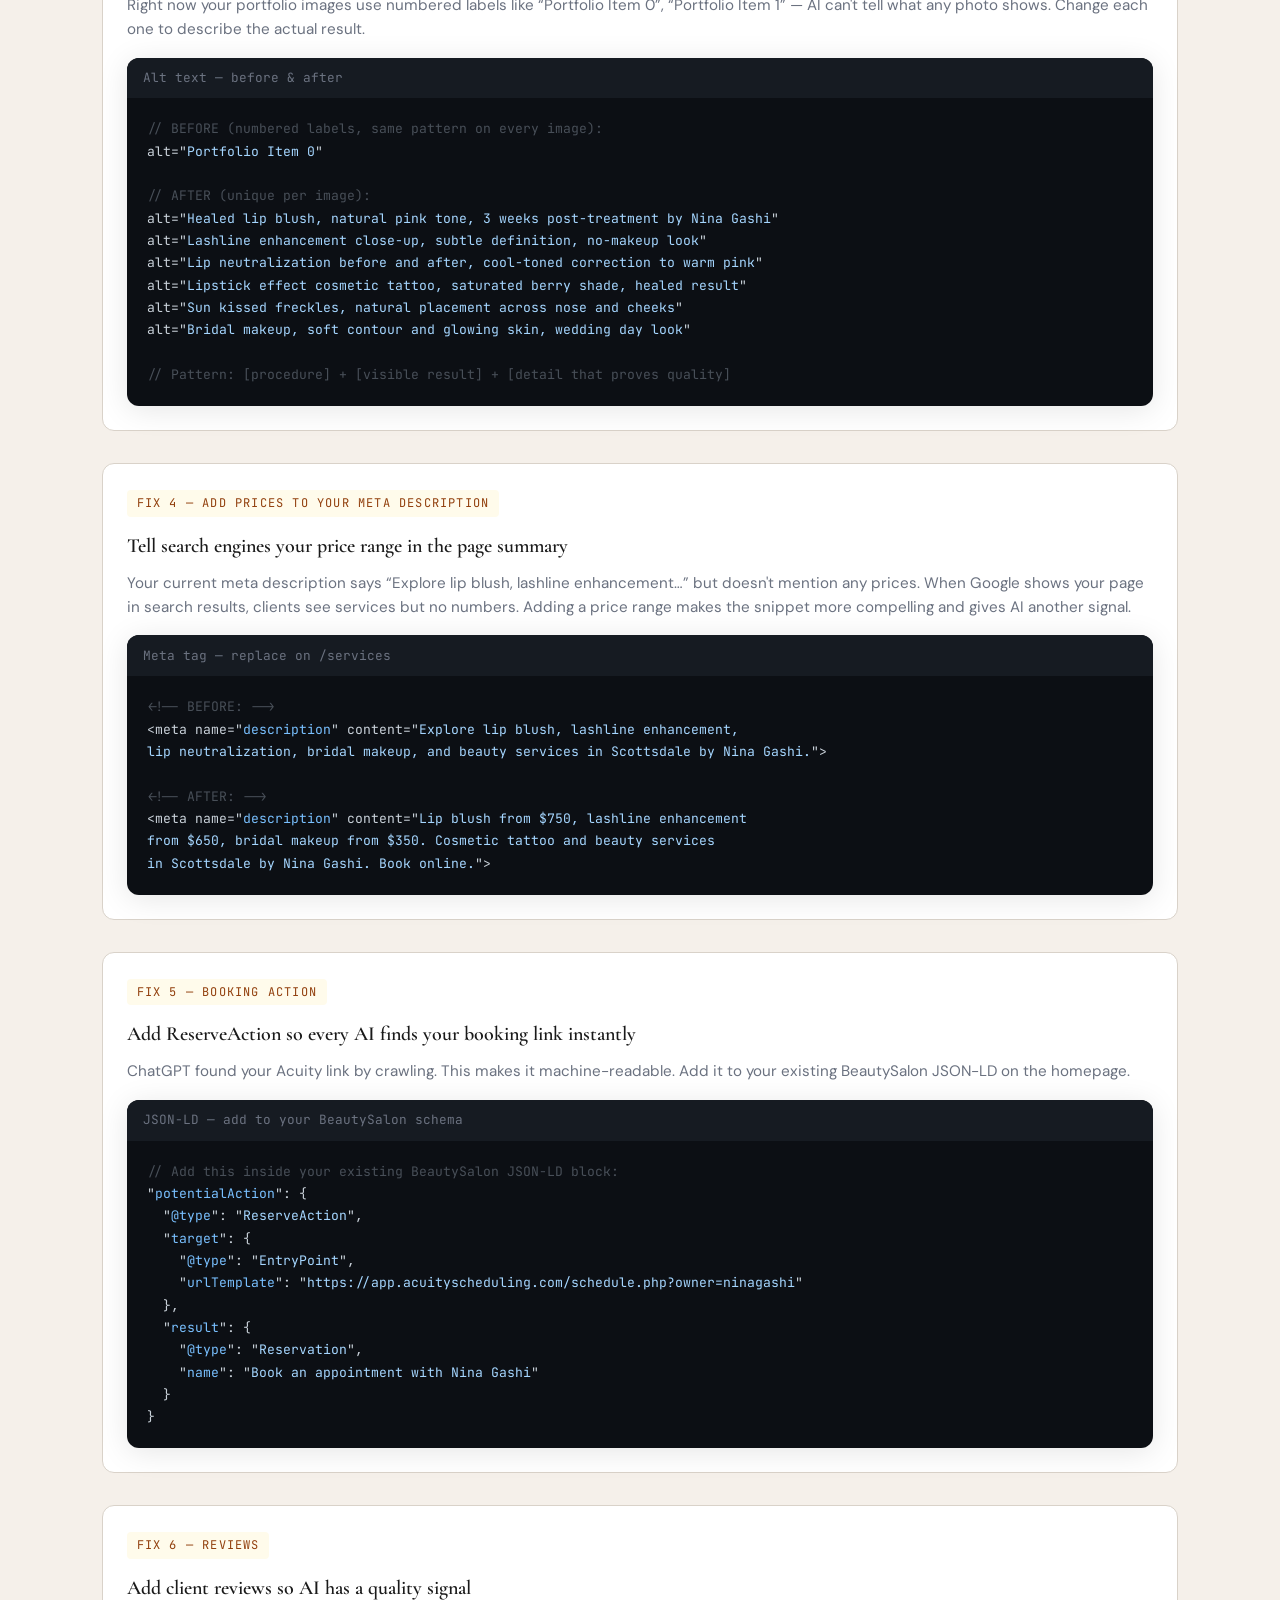
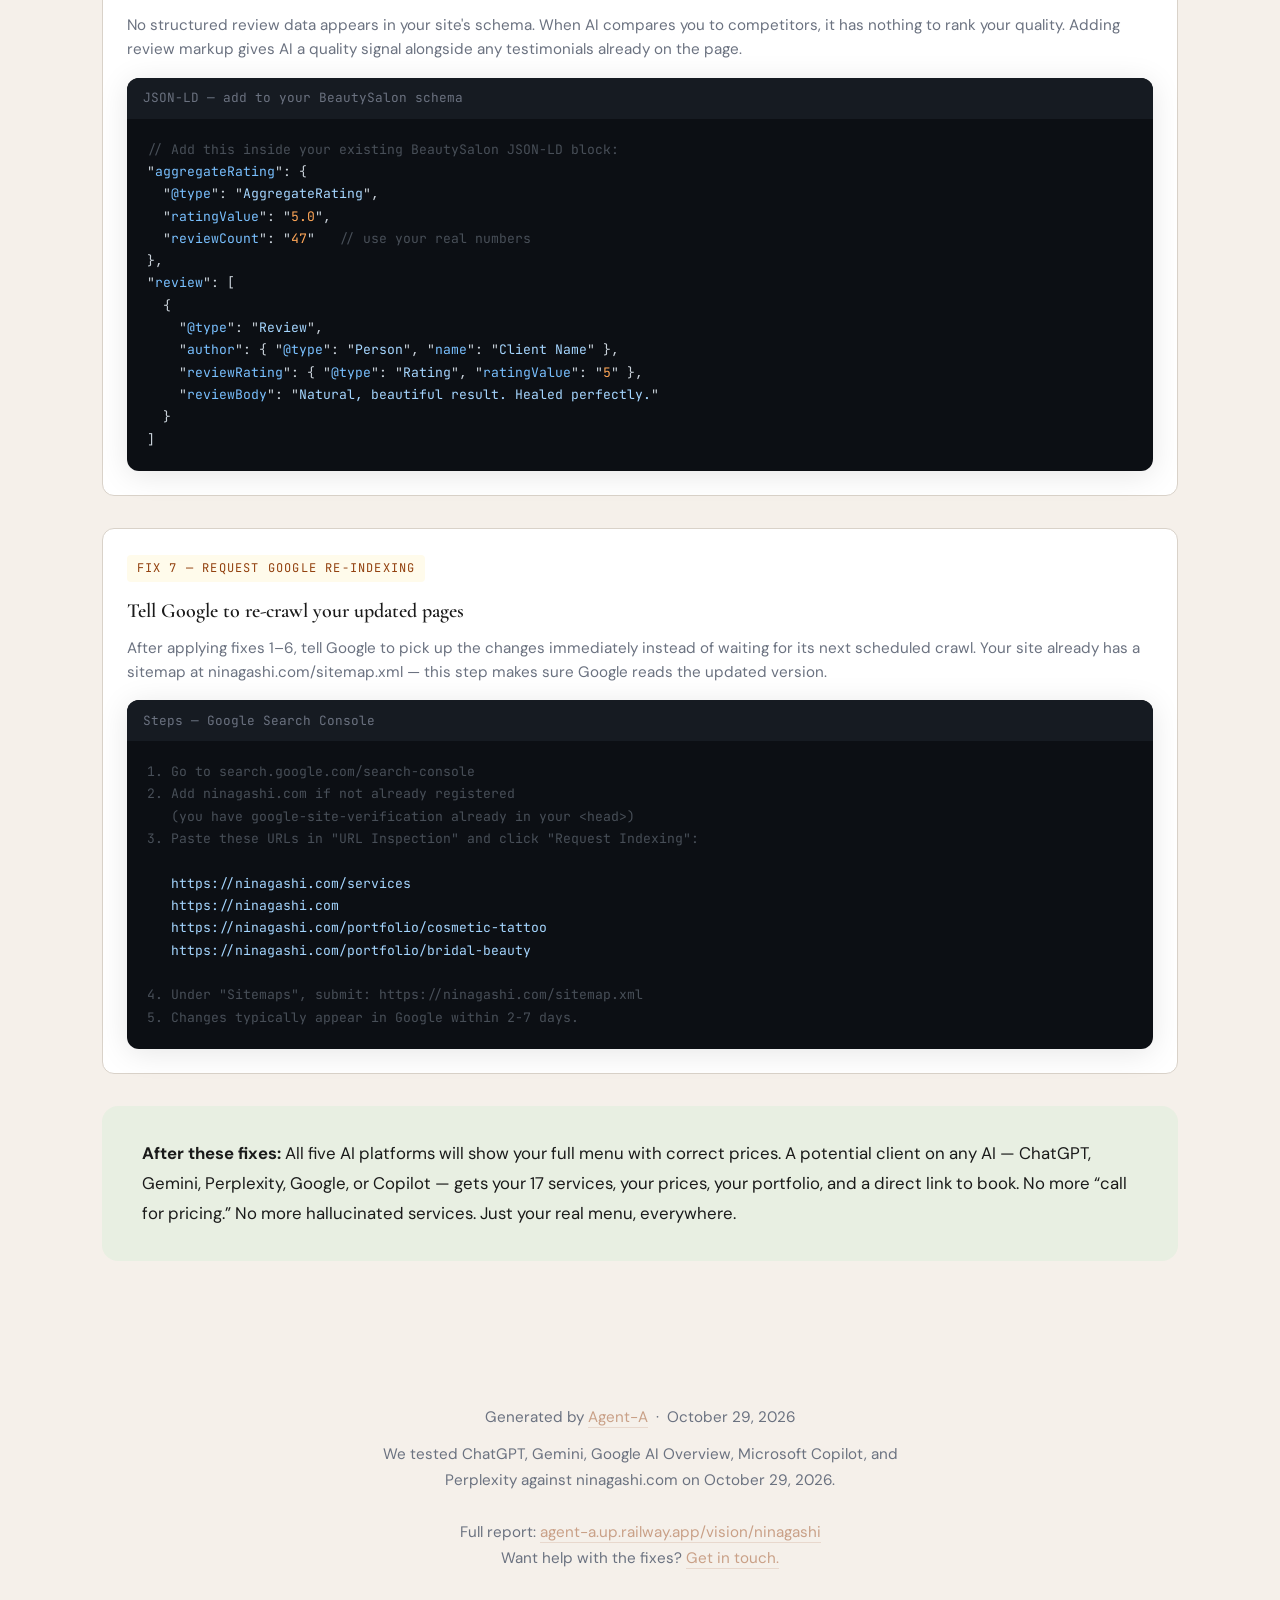
==== commit dc9c3944: "Fix Section 04 not appearing — reduce reveal threshold Section 04 is now much longer (7 fixes + impa" ====
--- a/readiness/ai-vision-ninagashi.html
+++ b/readiness/ai-vision-ninagashi.html
@@ -1204,7 +1204,7 @@
         obs.unobserve(e.target);
       }
     });
-  }, { threshold: 0.15 });
+  }, { threshold: 0.05 });
   document.querySelectorAll('.reveal').forEach(el => obs.observe(el));
 </script>
 </body>
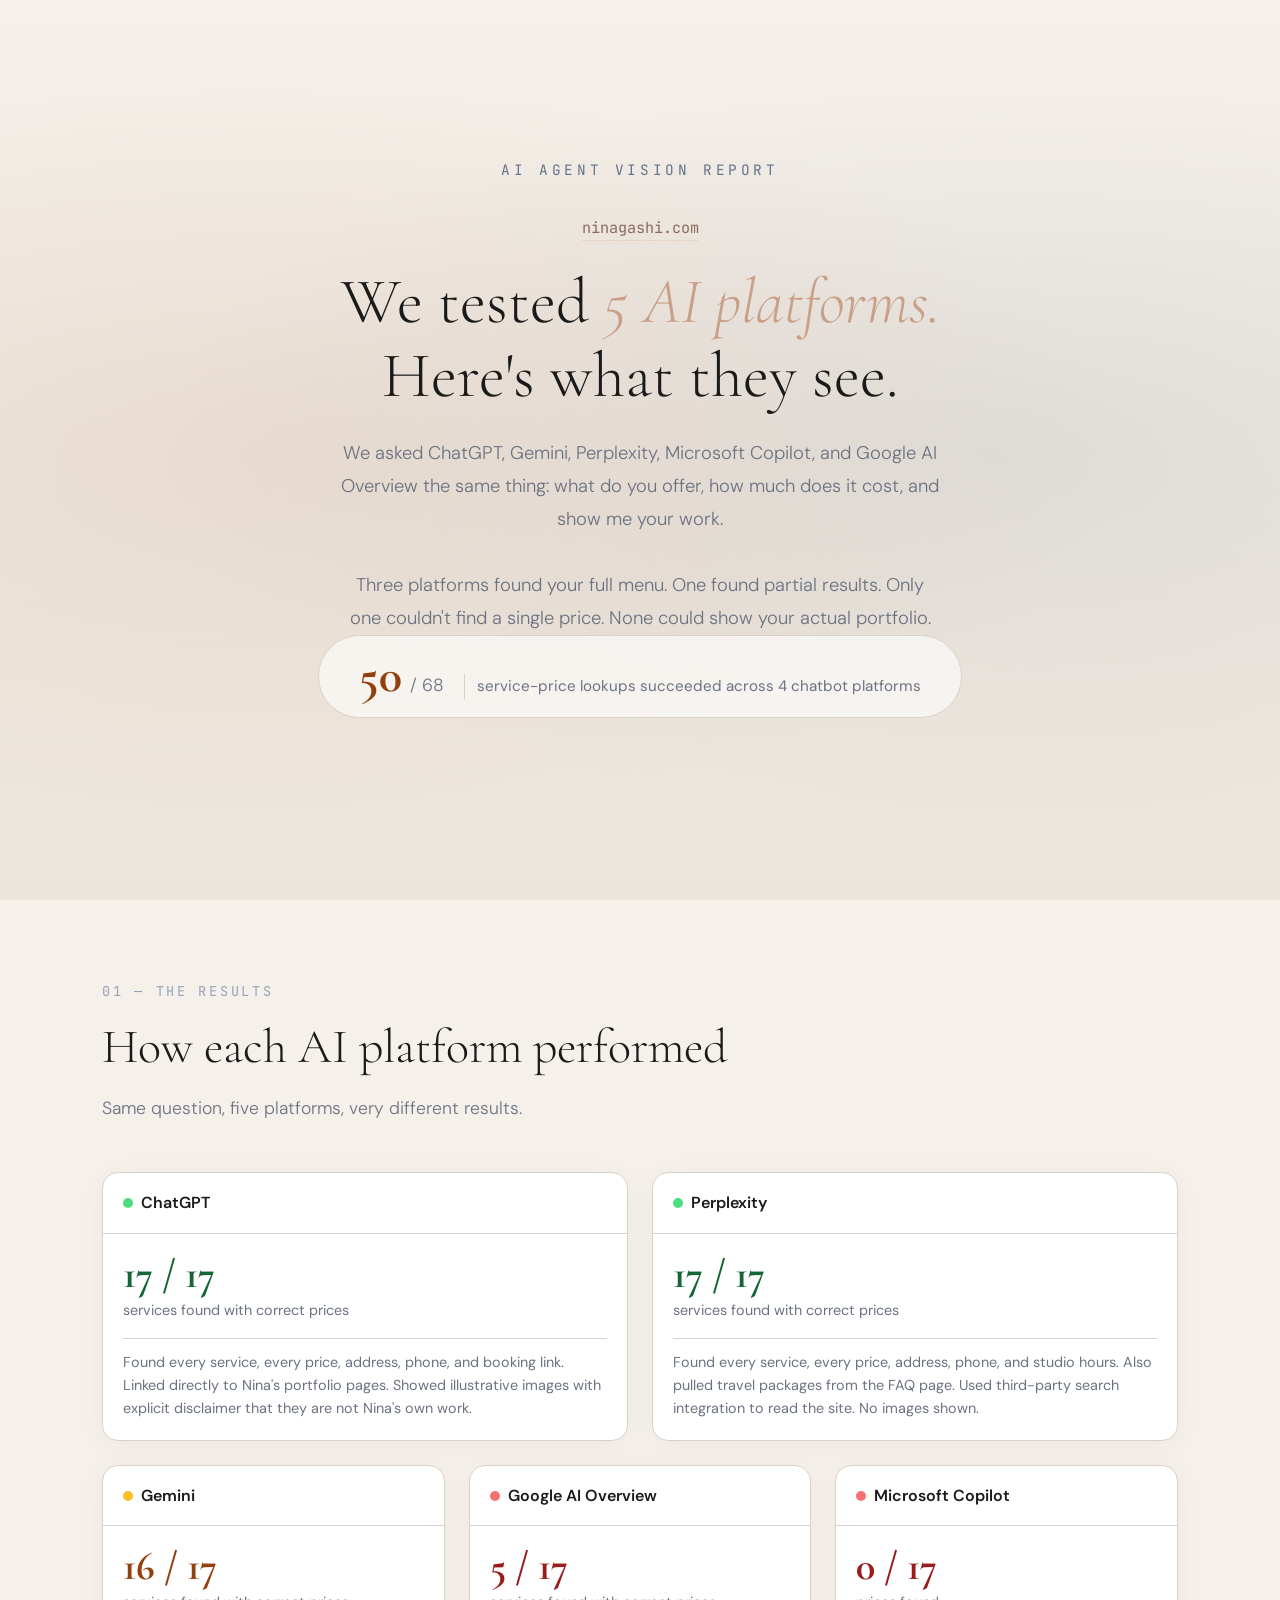
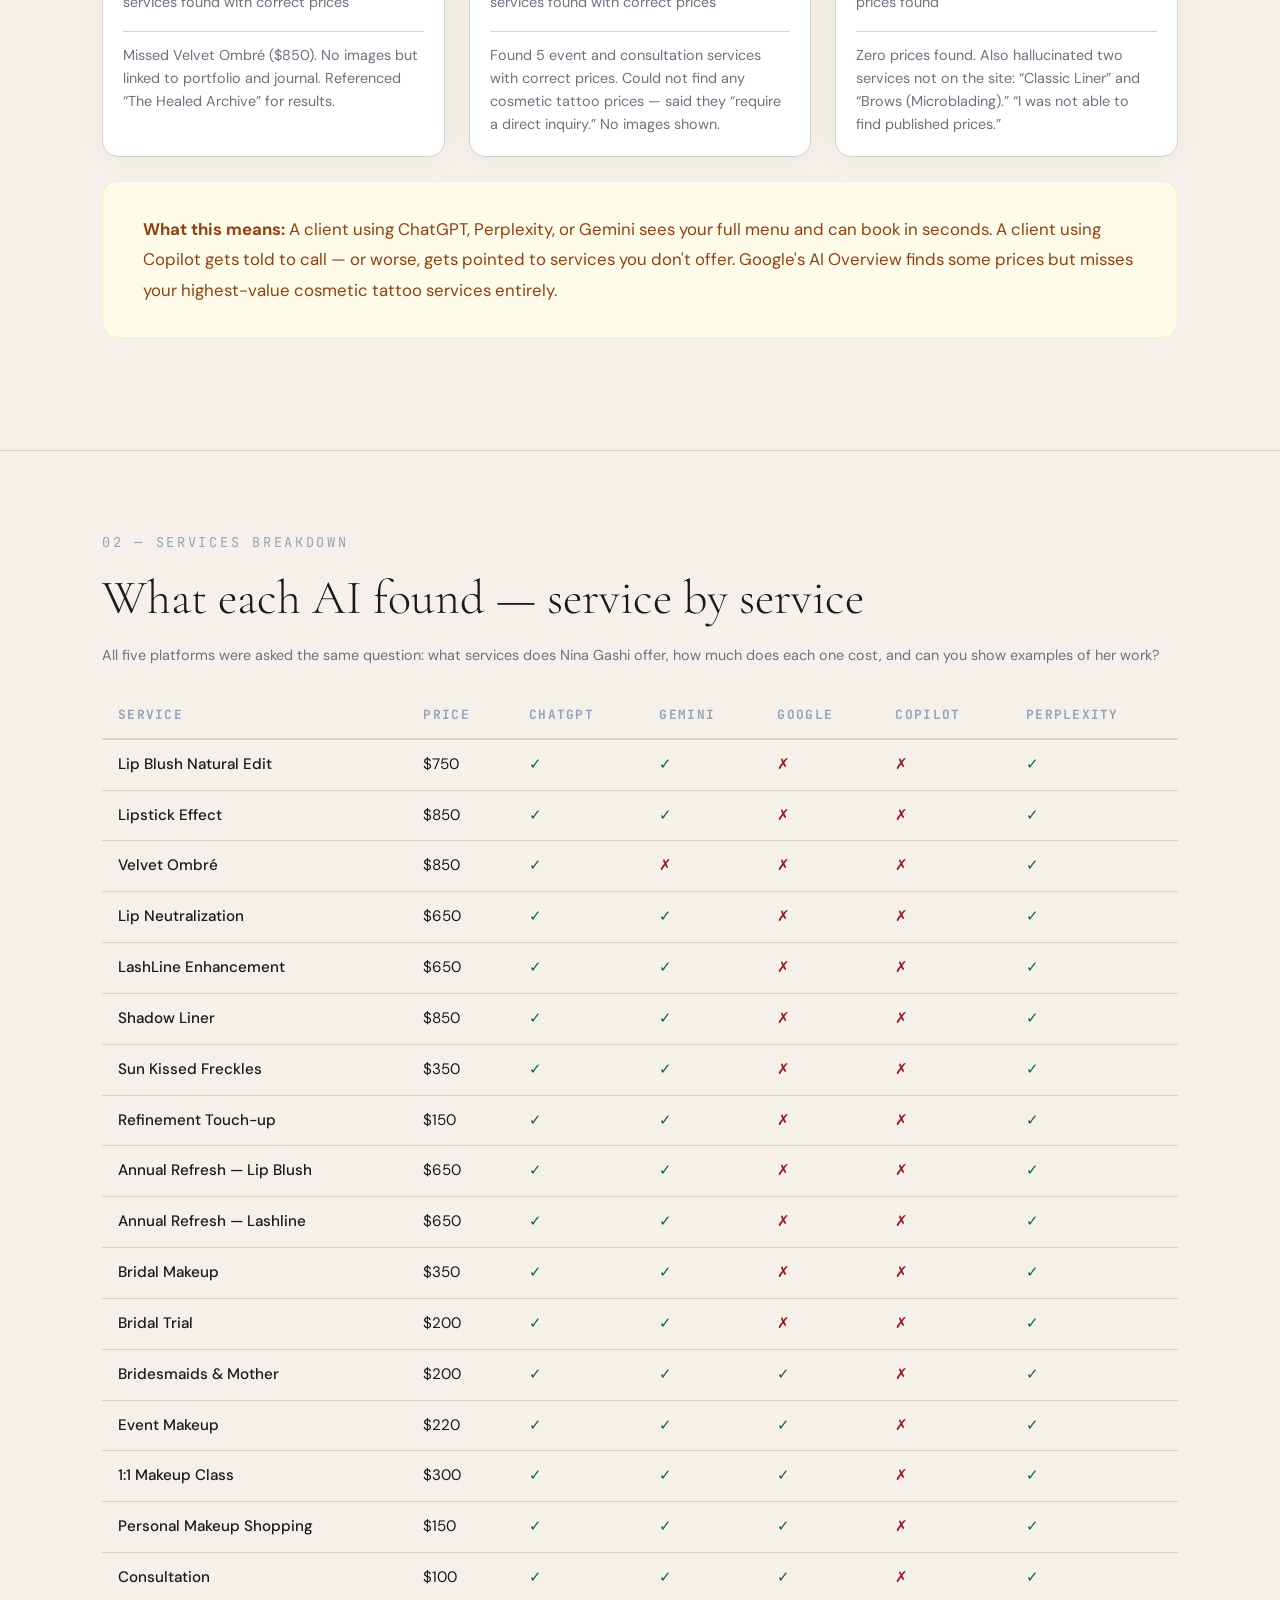
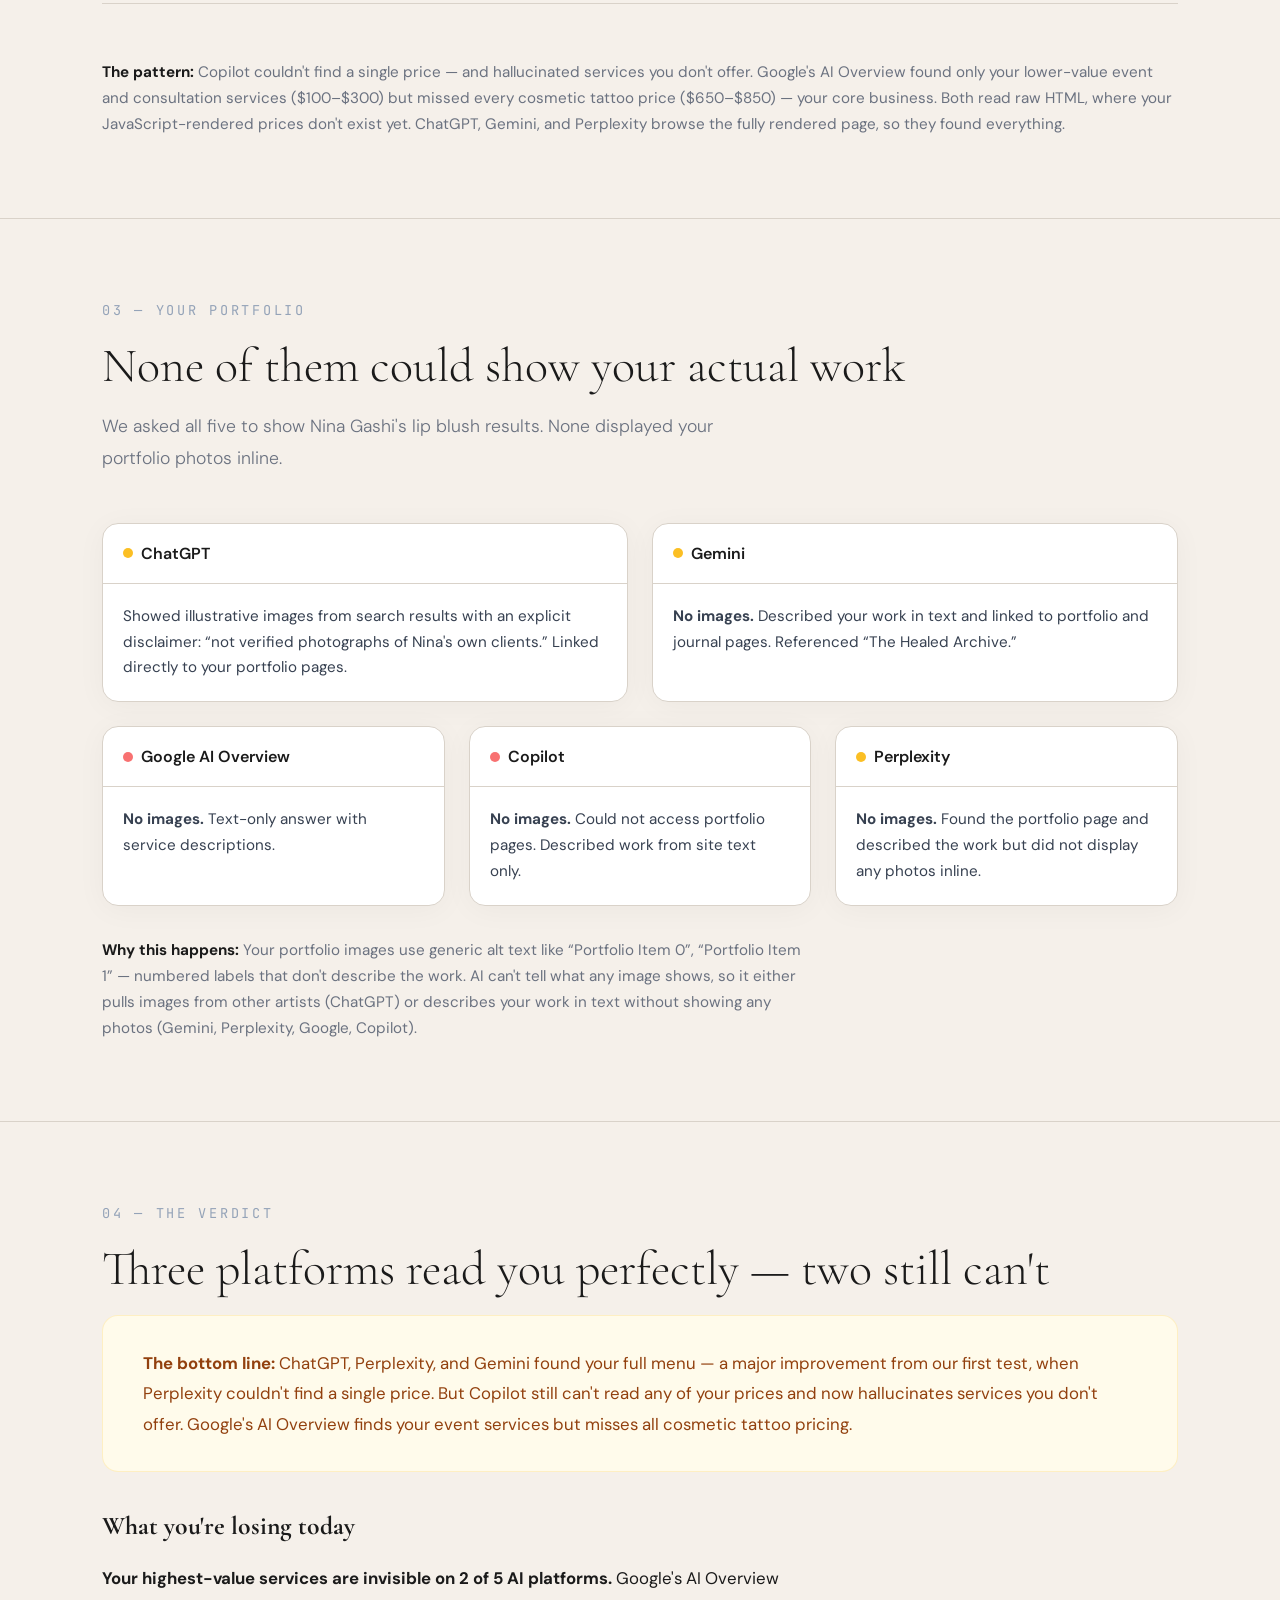
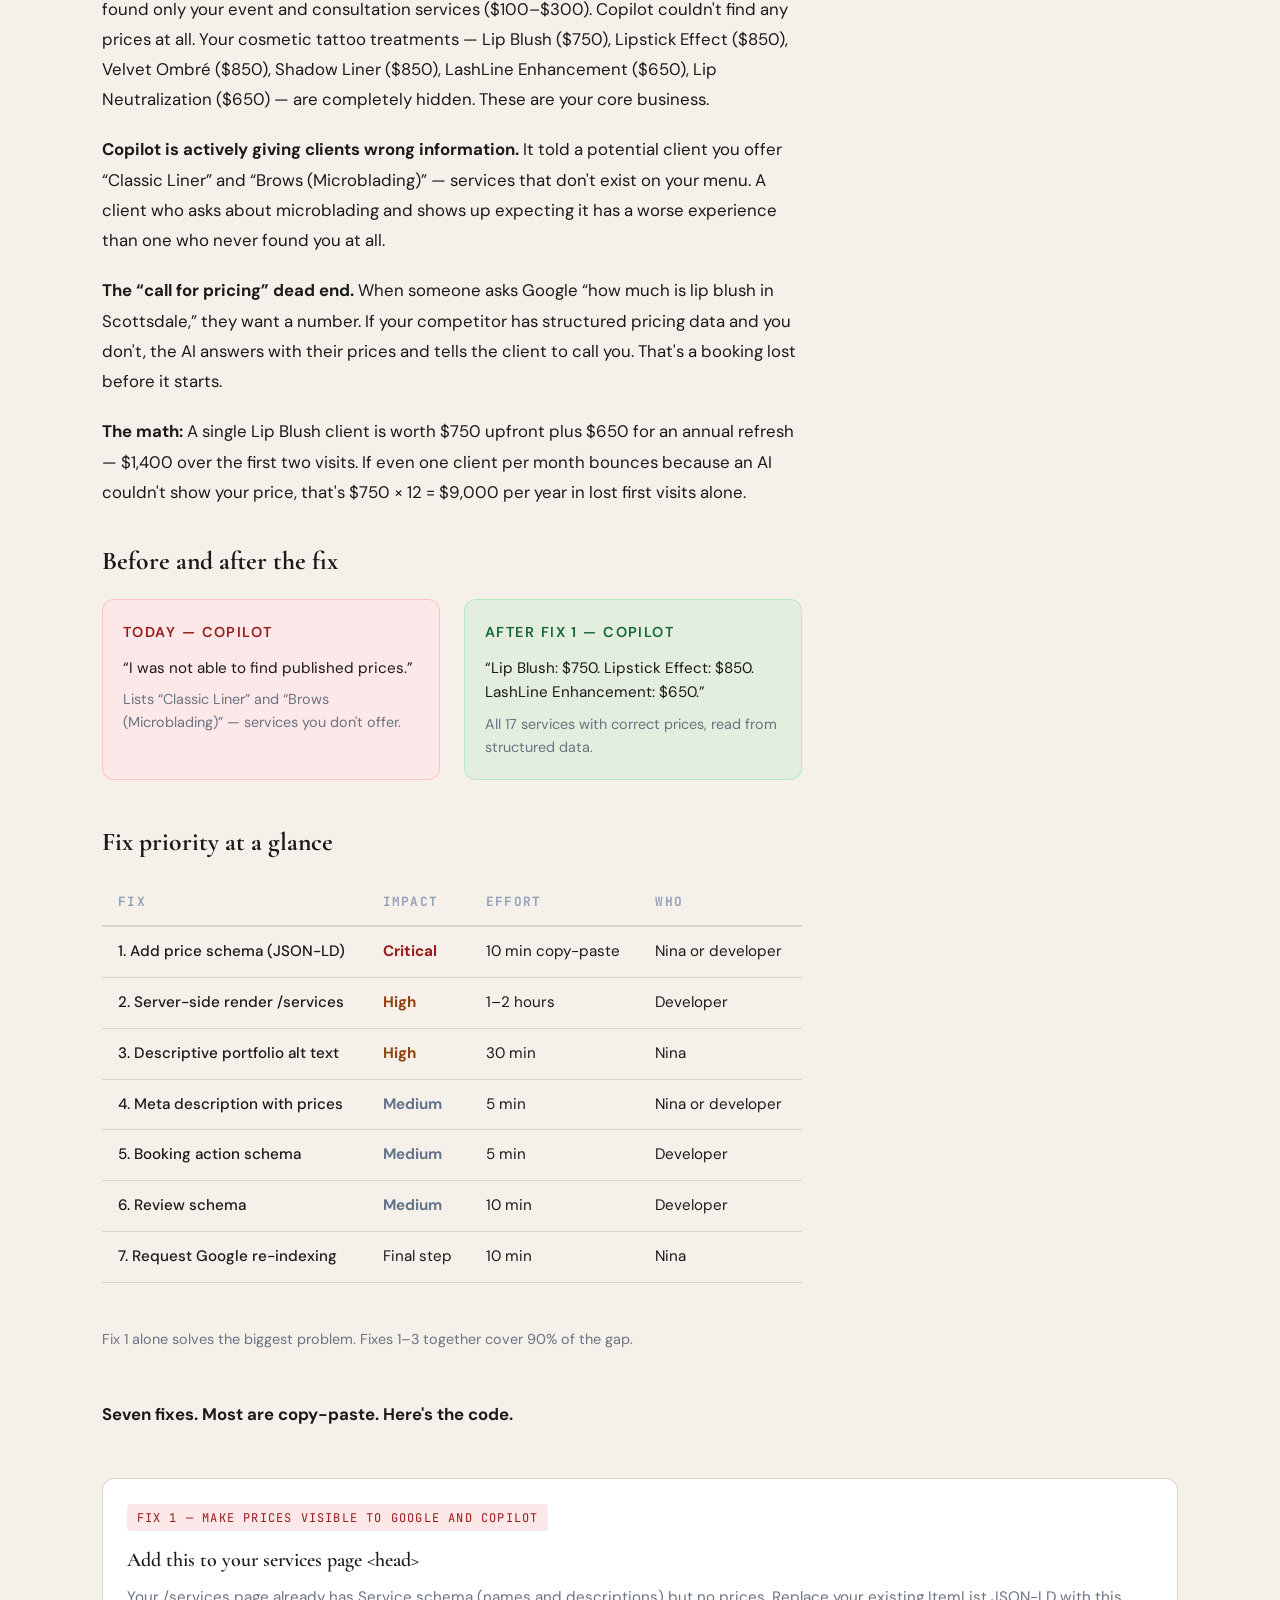
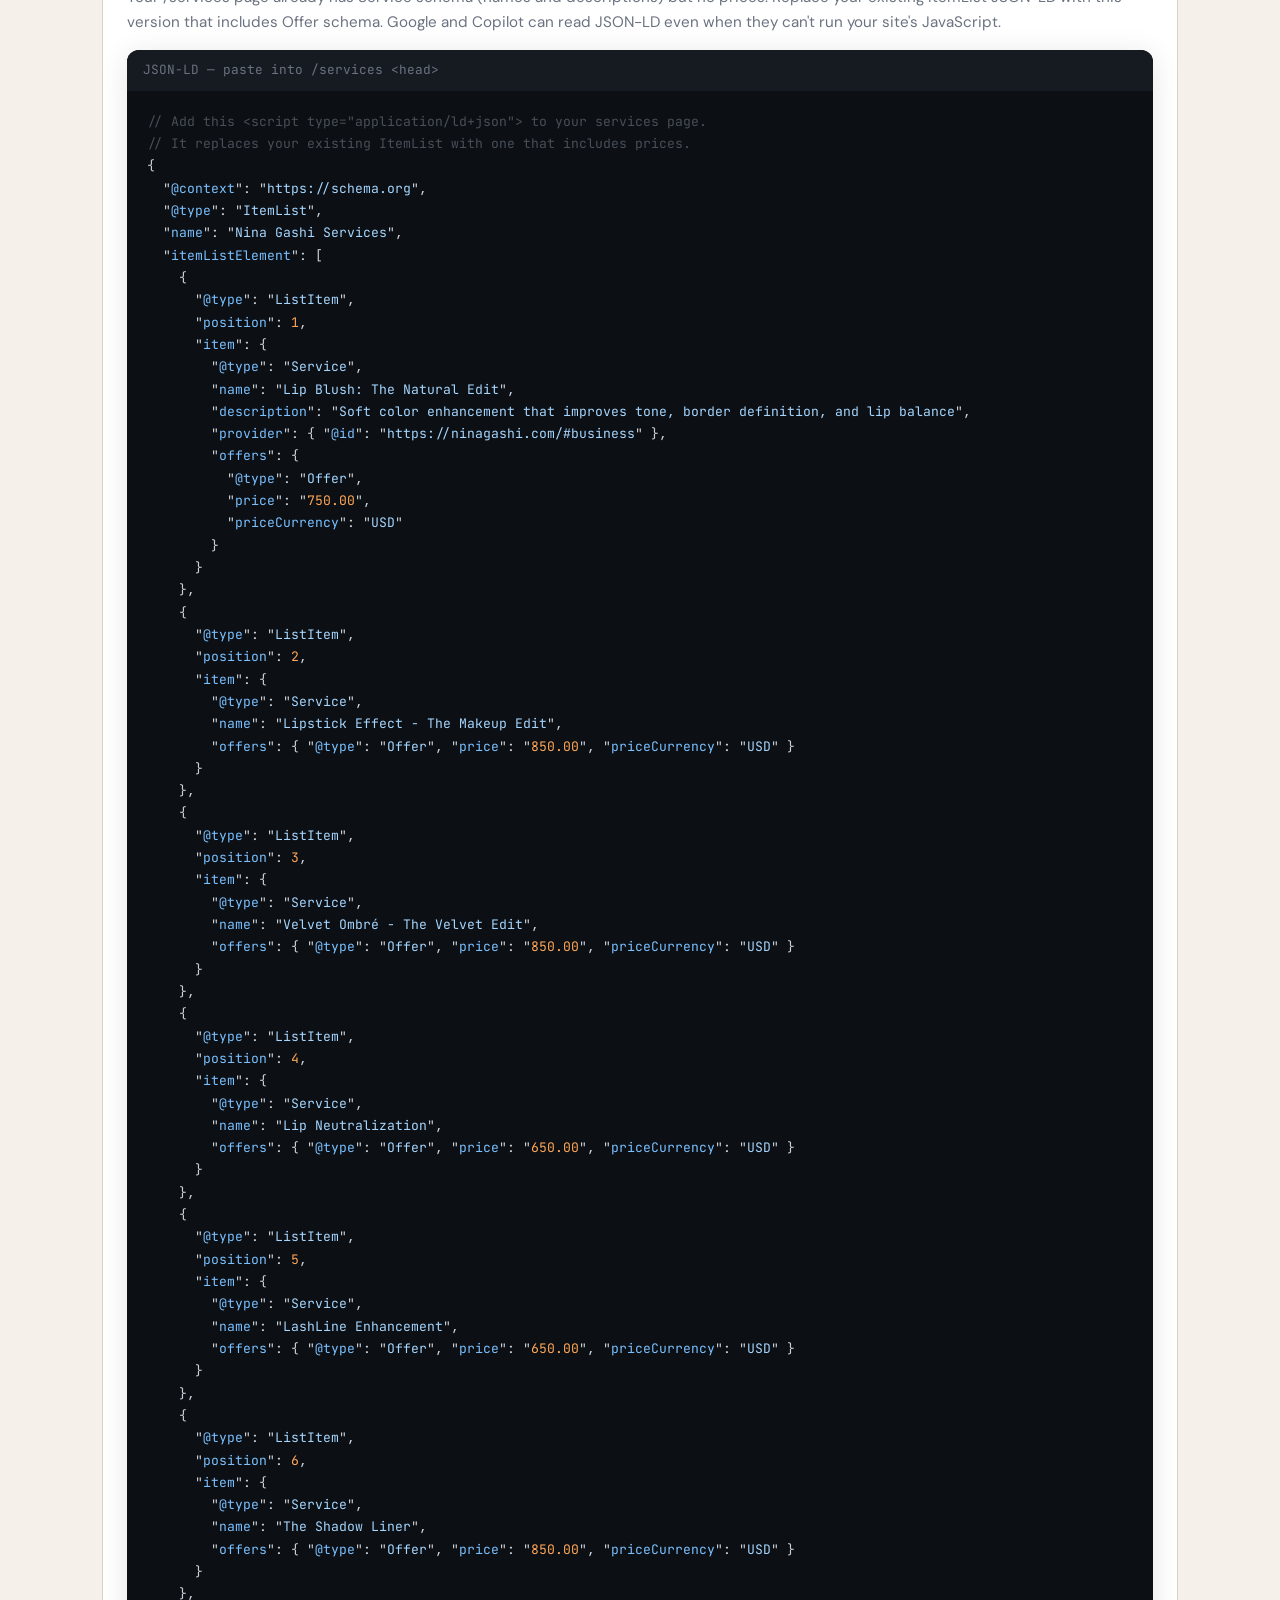
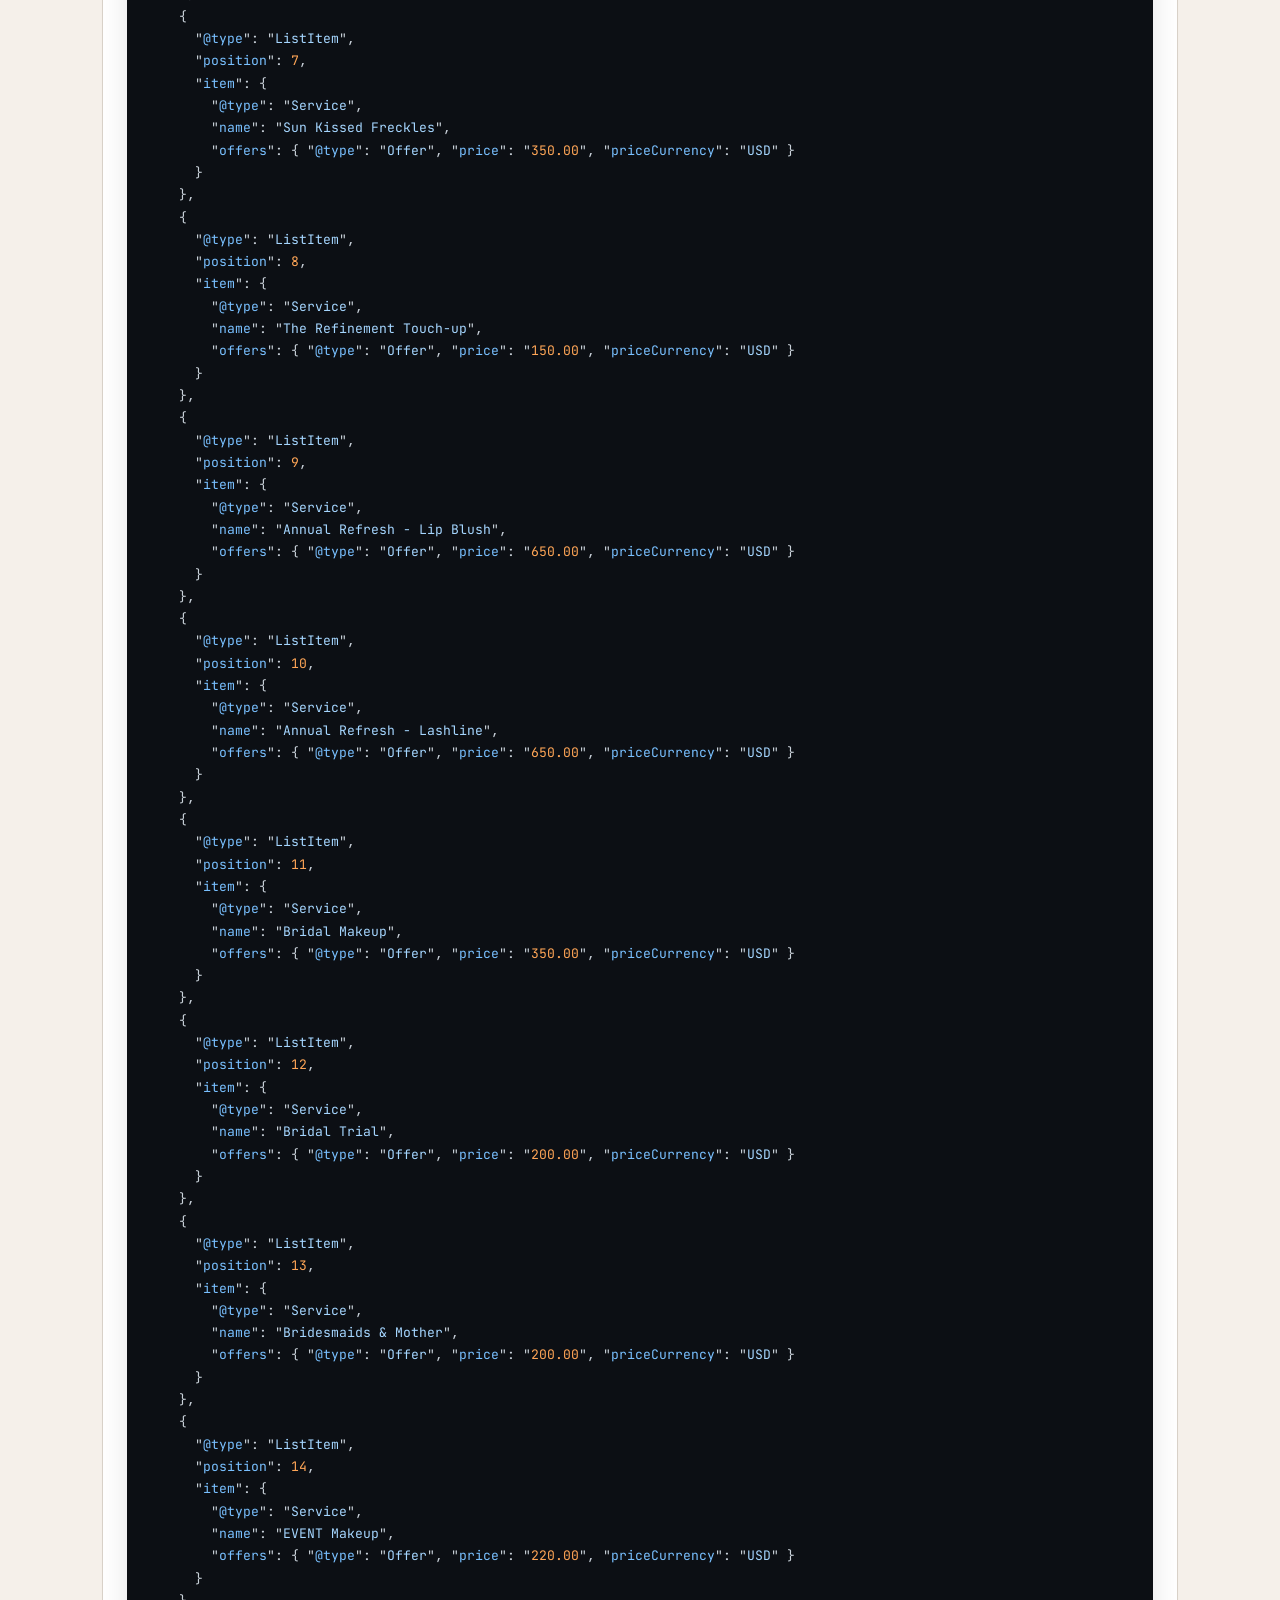
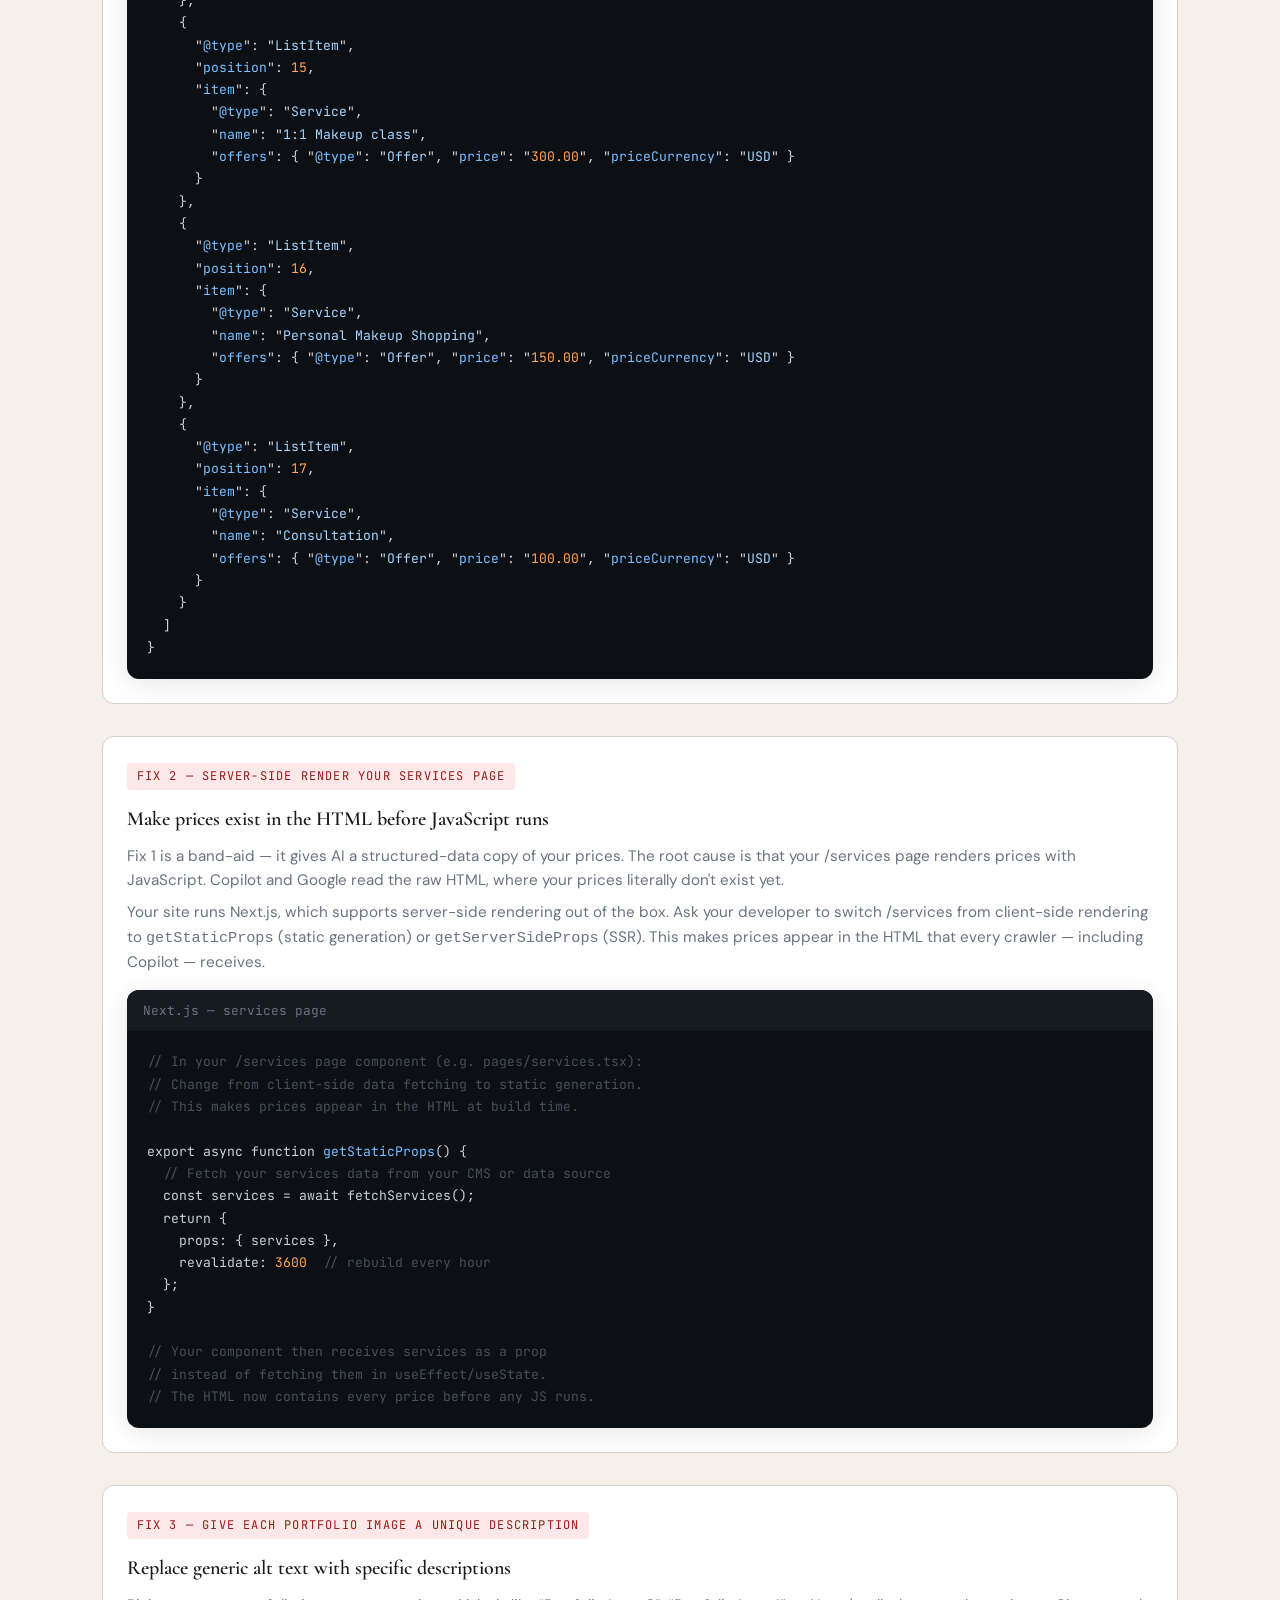
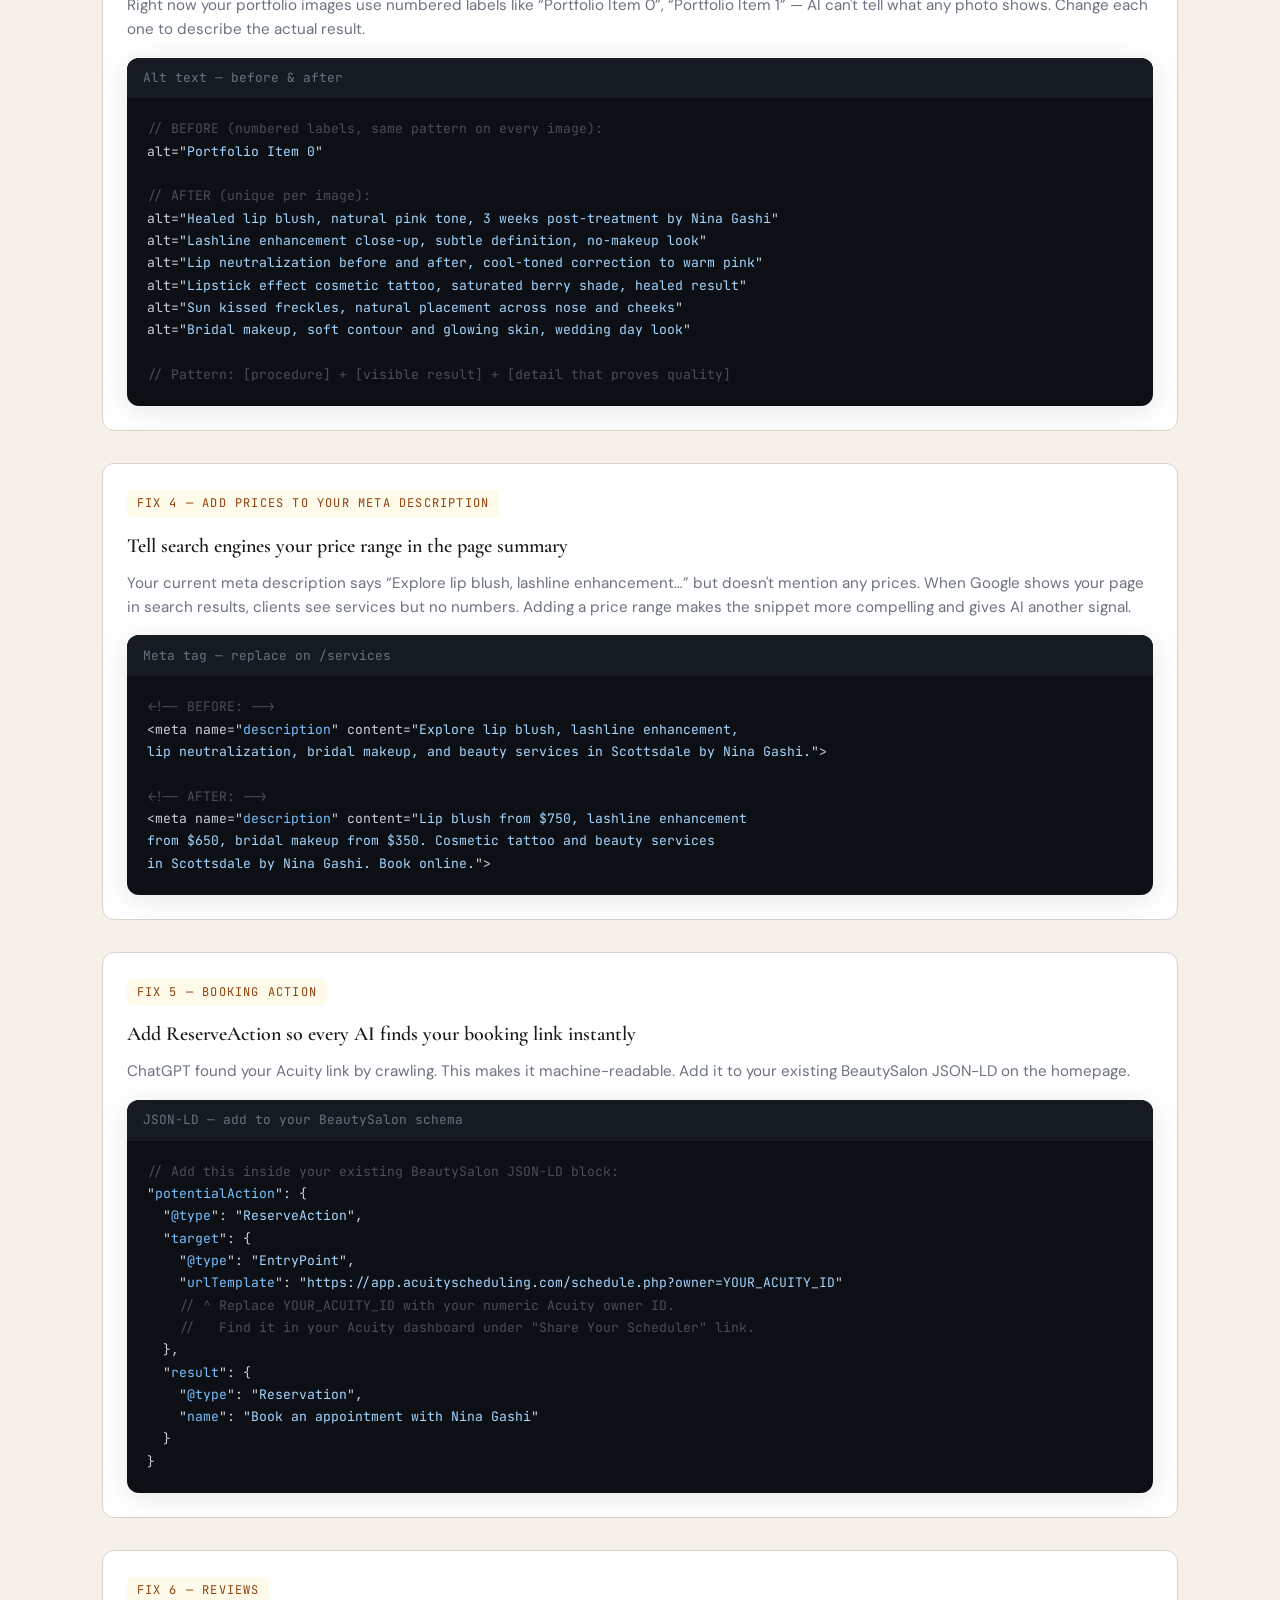
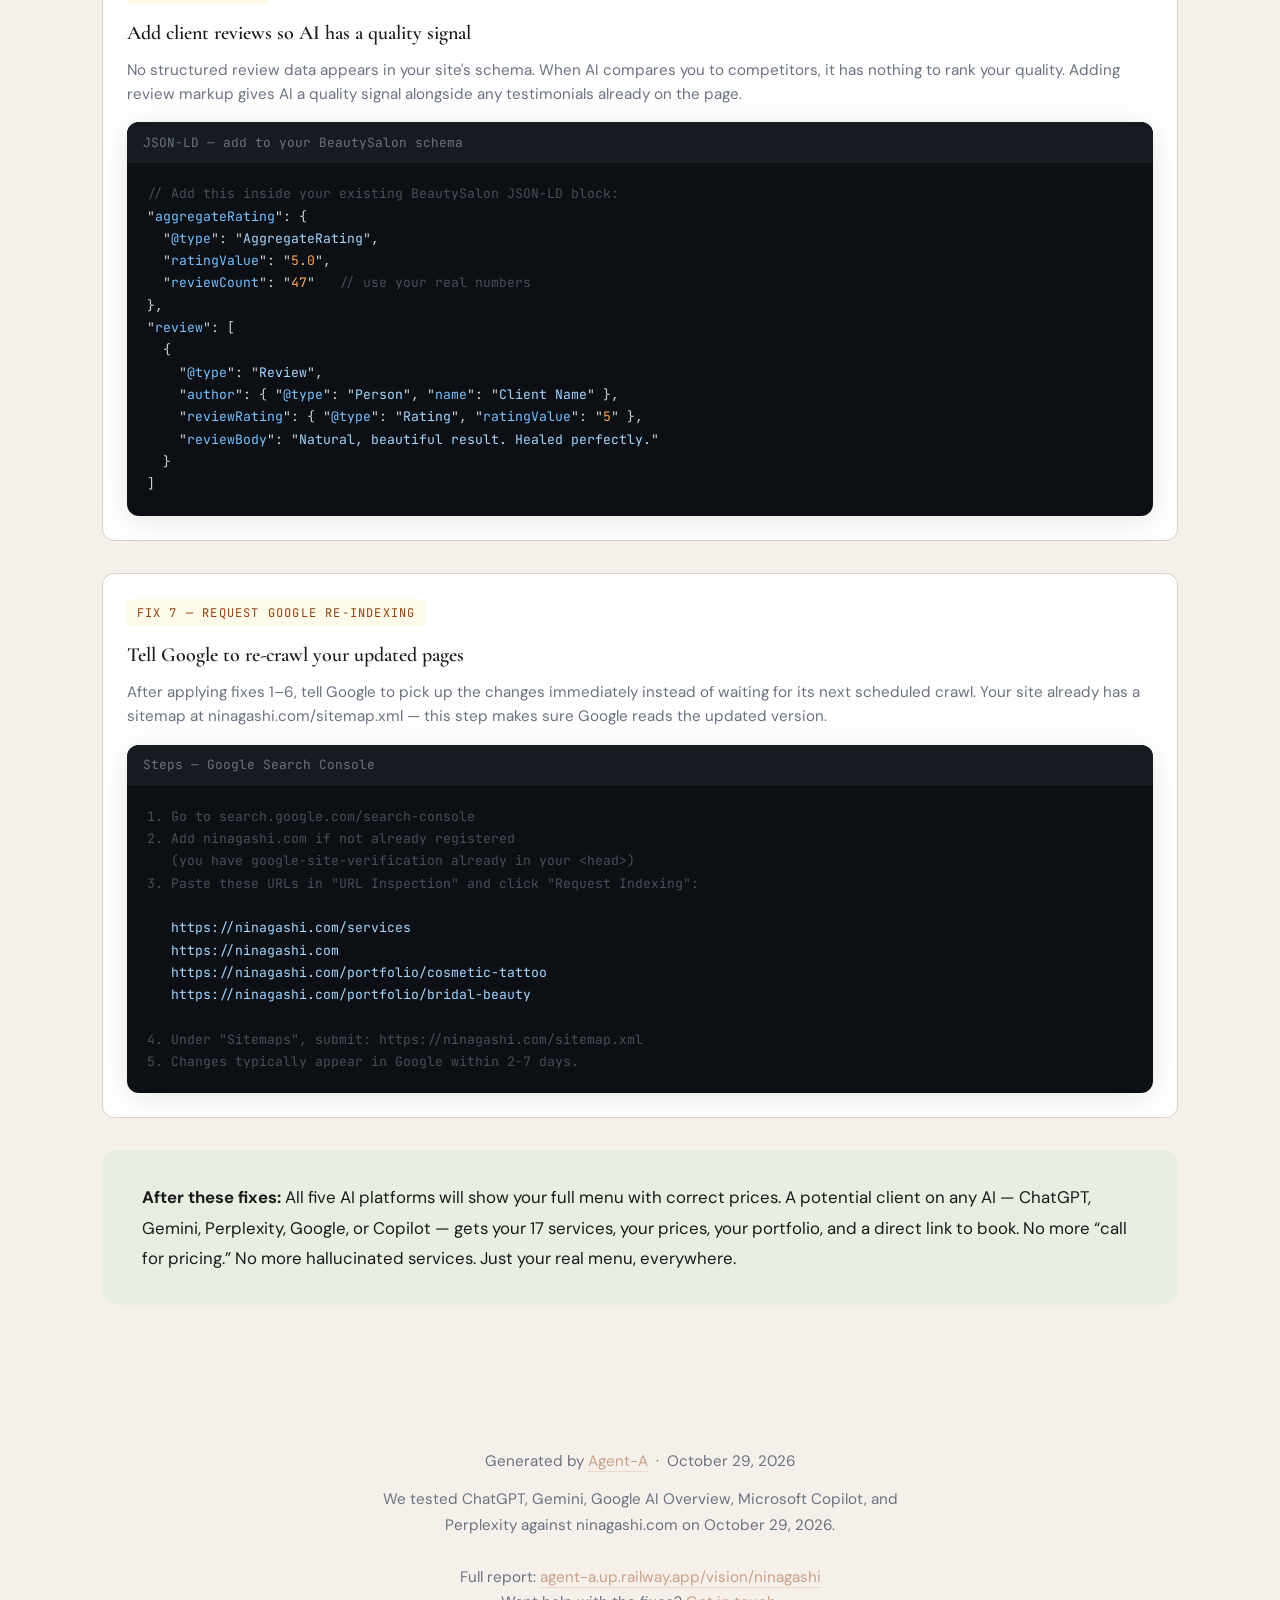
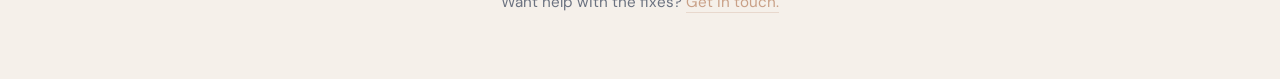
==== commit 1b45c062: "Fix 4 factual errors in ninagashi vision report - Price range $100-$350 → $100-$300 (Google's highes" ====
--- a/readiness/ai-vision-ninagashi.html
+++ b/readiness/ai-vision-ninagashi.html
@@ -600,10 +600,10 @@
 
     <p style="color: var(--muted); font-size: 0.95rem; line-height: 1.7; margin-top: 1.5rem;">
       <strong style="color: var(--text);">The pattern:</strong>
-      Google's AI Overview and Copilot can only see your lower-value event services ($100&ndash;$350).
-      Your cosmetic tattoo prices ($650&ndash;$850) &mdash; which are your core business &mdash;
-      are invisible to them because your site renders prices with JavaScript.
-      Copilot can't run JavaScript at all. Google indexes some pages but misses the services page pricing.
+      Copilot couldn't find a single price &mdash; and hallucinated services you don't offer.
+      Google's AI Overview found only your lower-value event and consultation services ($100&ndash;$300)
+      but missed every cosmetic tattoo price ($650&ndash;$850) &mdash; your core business.
+      Both read raw HTML, where your JavaScript-rendered prices don't exist yet.
       ChatGPT, Gemini, and Perplexity browse the fully rendered page, so they found everything.
     </p>
   </div>
@@ -687,9 +687,8 @@
       Your portfolio images use generic alt text like
       &ldquo;Portfolio Item 0&rdquo;, &ldquo;Portfolio Item 1&rdquo; &mdash;
       numbered labels that don't describe the work. AI can't tell what any image shows,
-      so it either pulls images from other artists (ChatGPT), describes your
-      work without showing it (Gemini), or shows your images but can't
-      explain them (Perplexity).
+      so it either pulls images from other artists (ChatGPT) or describes your
+      work in text without showing any photos (Gemini, Perplexity, Google, Copilot).
     </p>
   </div>
 </section>
@@ -715,8 +714,8 @@
 
       <p style="font-size: 1.05rem; line-height: 1.8; color: var(--text); margin-bottom: 1.25rem;">
         <strong>Your highest-value services are invisible on 2 of 5 AI platforms.</strong>
-        Google's AI Overview and Copilot can only find your event services
-        ($100&ndash;$350). Your cosmetic tattoo treatments &mdash;
+        Google's AI Overview found only your event and consultation services
+        ($100&ndash;$300). Copilot couldn't find any prices at all. Your cosmetic tattoo treatments &mdash;
         Lip Blush ($750), Lipstick Effect ($850), Velvet Ombr&eacute; ($850),
         Shadow Liner ($850), LashLine Enhancement ($650), Lip Neutralization ($650)
         &mdash; are completely hidden. These are your core business.
@@ -1097,7 +1096,9 @@
   "<span class="key">@type</span>": "<span class="str">ReserveAction</span>",
   "<span class="key">target</span>": {
     "<span class="key">@type</span>": "<span class="str">EntryPoint</span>",
-    "<span class="key">urlTemplate</span>": "<span class="str">https://app.acuityscheduling.com/schedule.php?owner=ninagashi</span>"
+    "<span class="key">urlTemplate</span>": "<span class="str">https://app.acuityscheduling.com/schedule.php?owner=YOUR_ACUITY_ID</span>"
+    <span class="comment">// ^ Replace YOUR_ACUITY_ID with your numeric Acuity owner ID.</span>
+    <span class="comment">//   Find it in your Acuity dashboard under "Share Your Scheduler" link.</span>
   },
   "<span class="key">result</span>": {
     "<span class="key">@type</span>": "<span class="str">Reservation</span>",
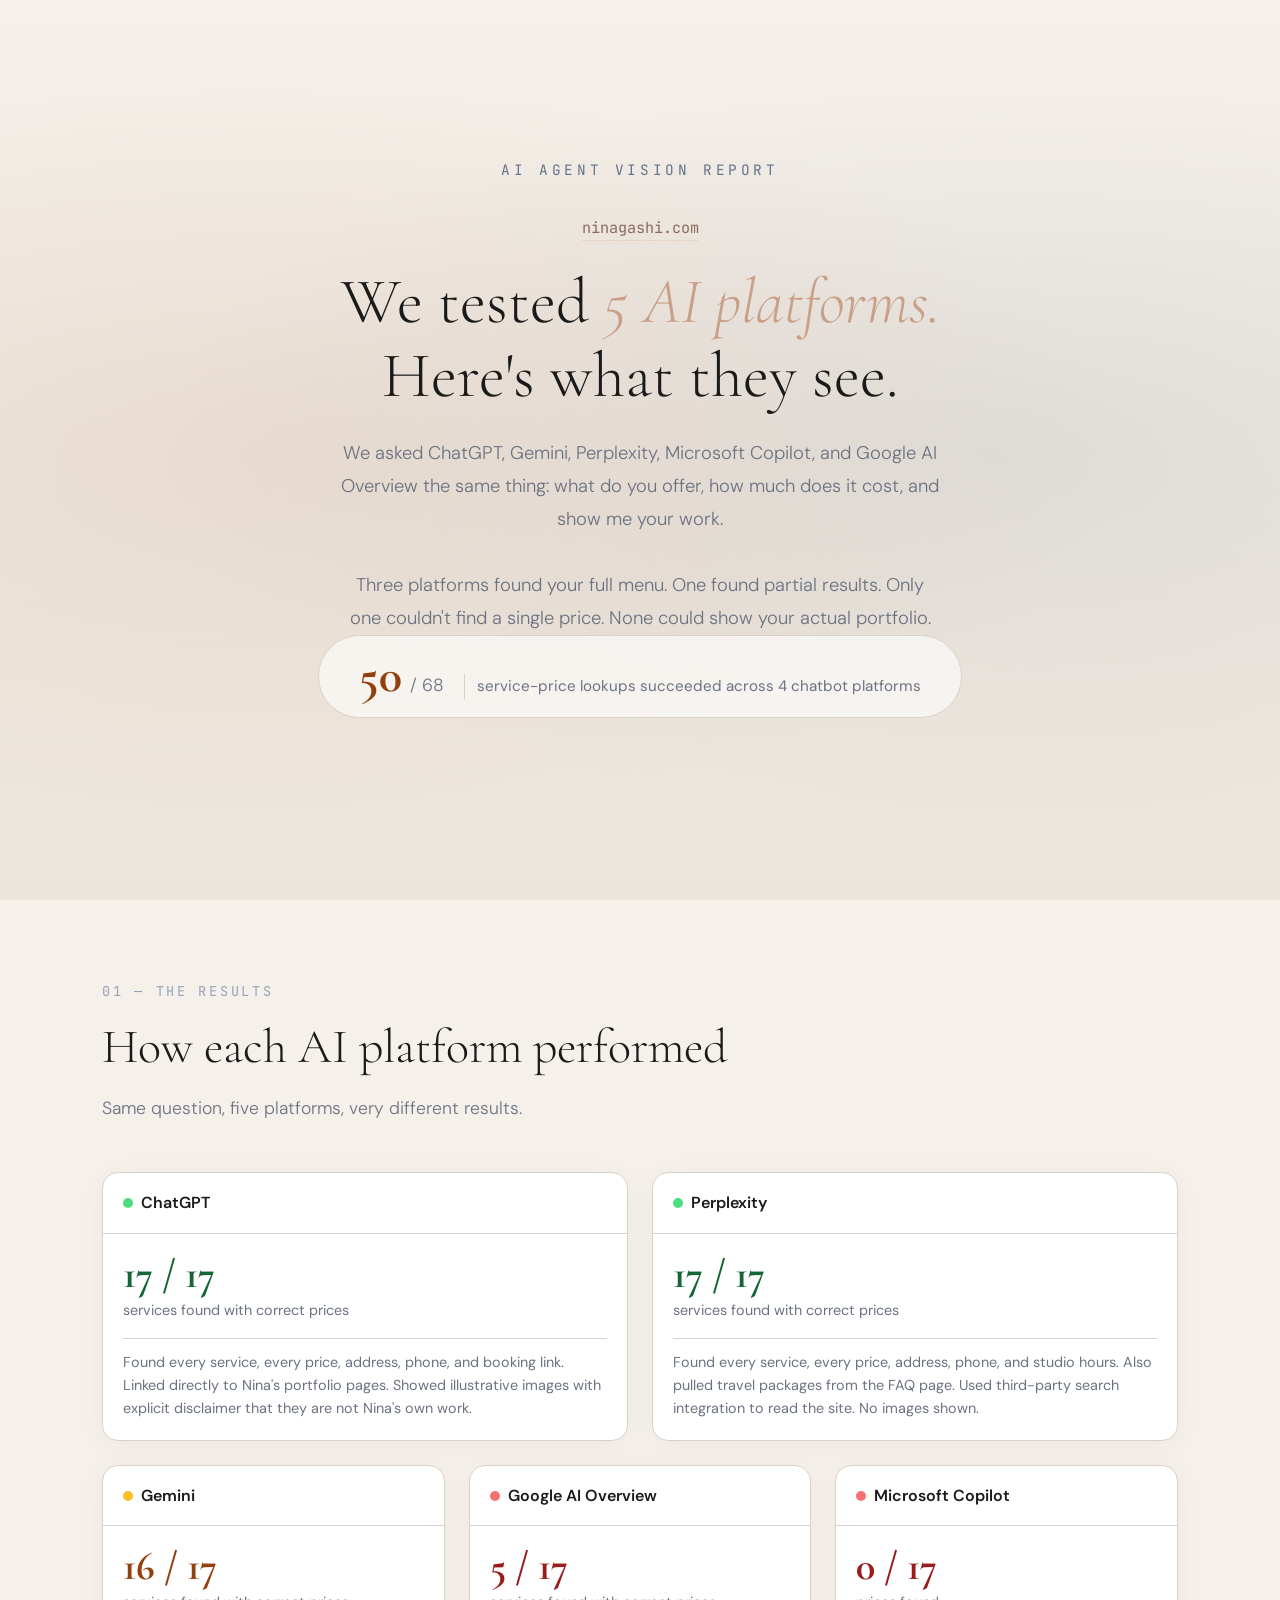
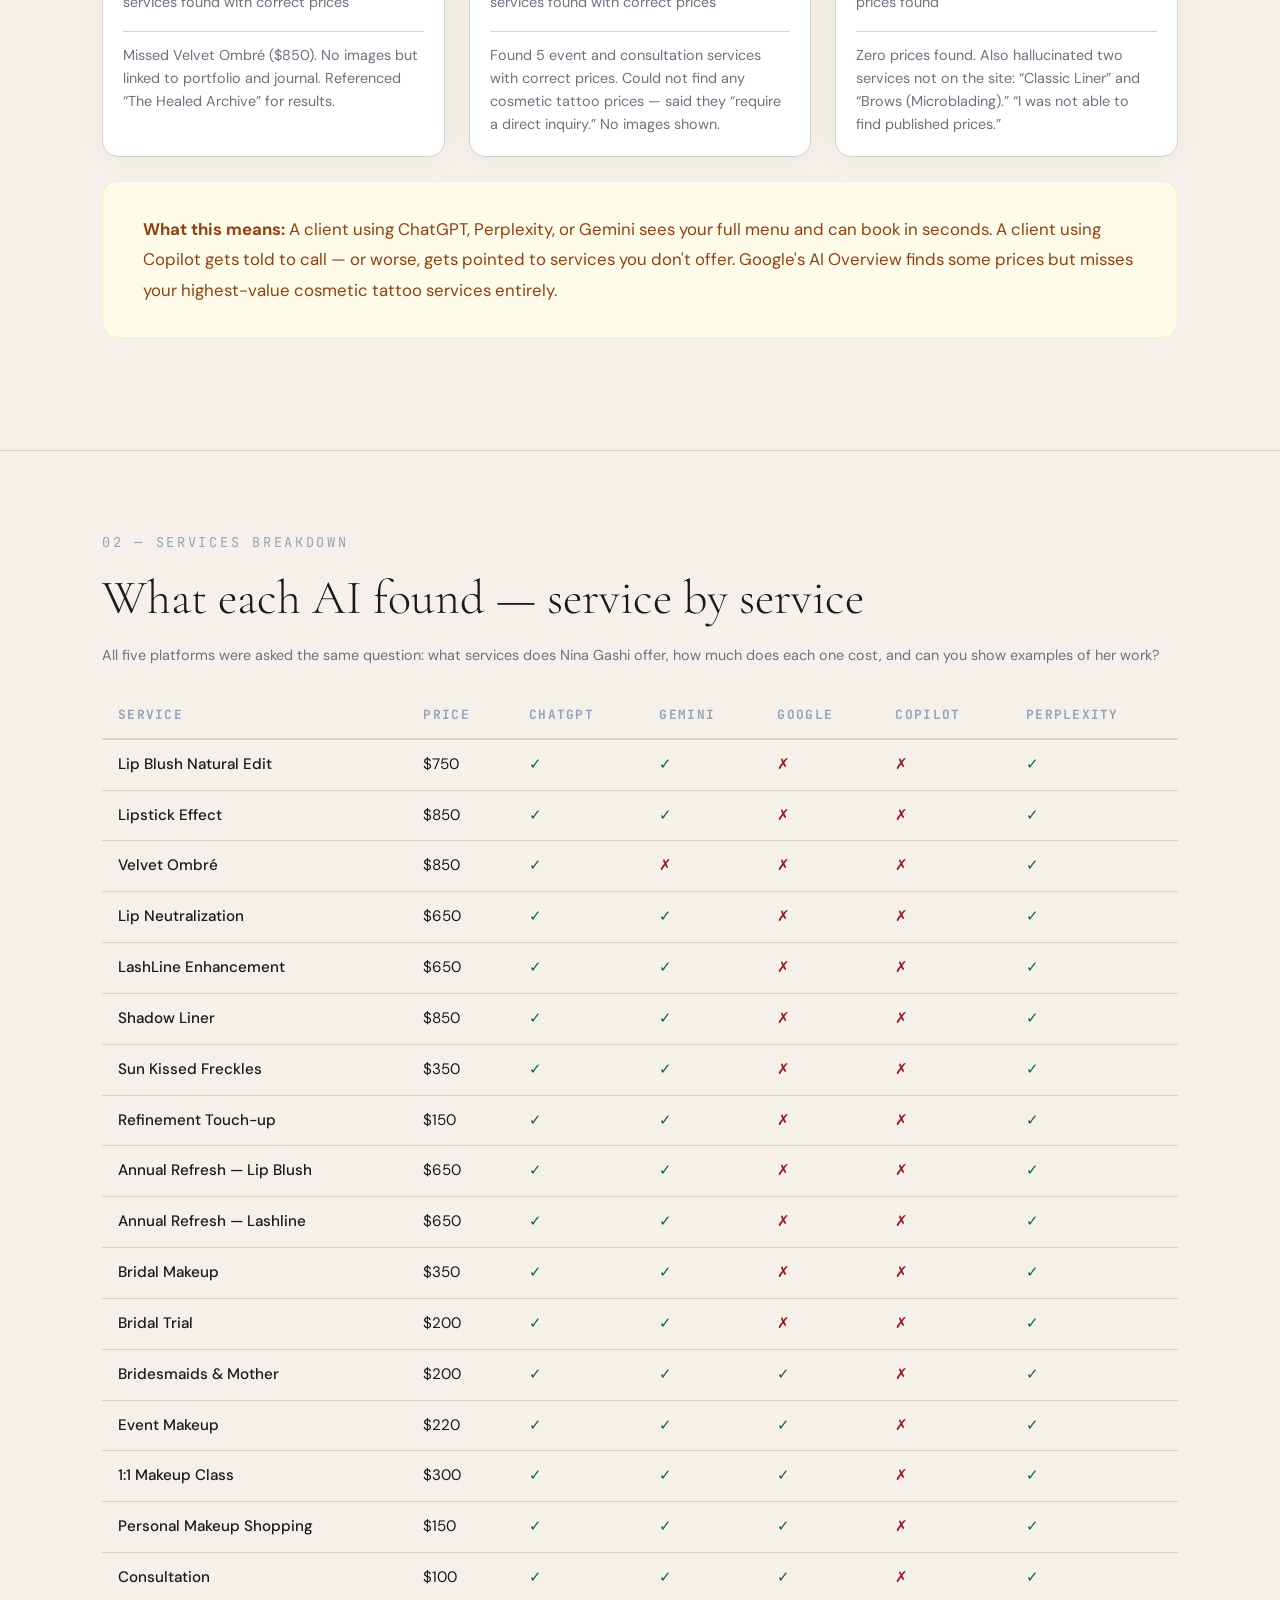
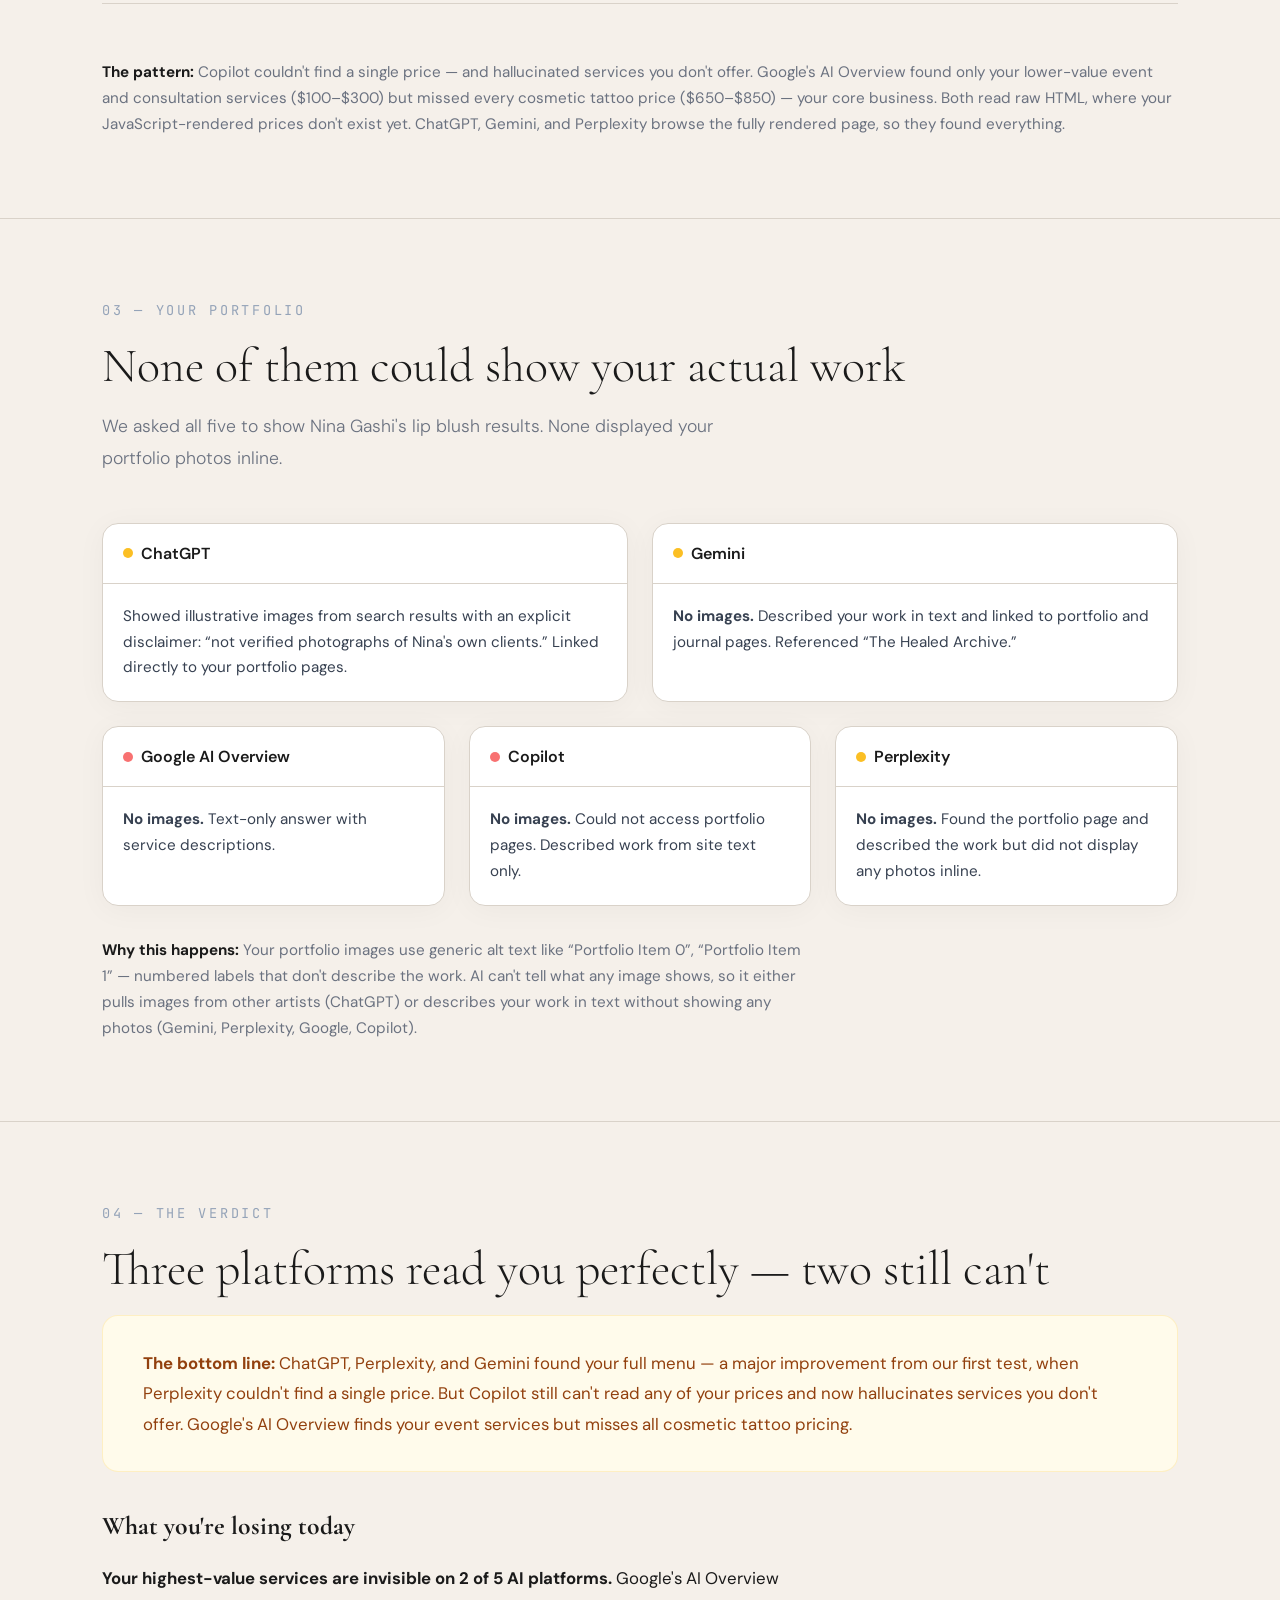
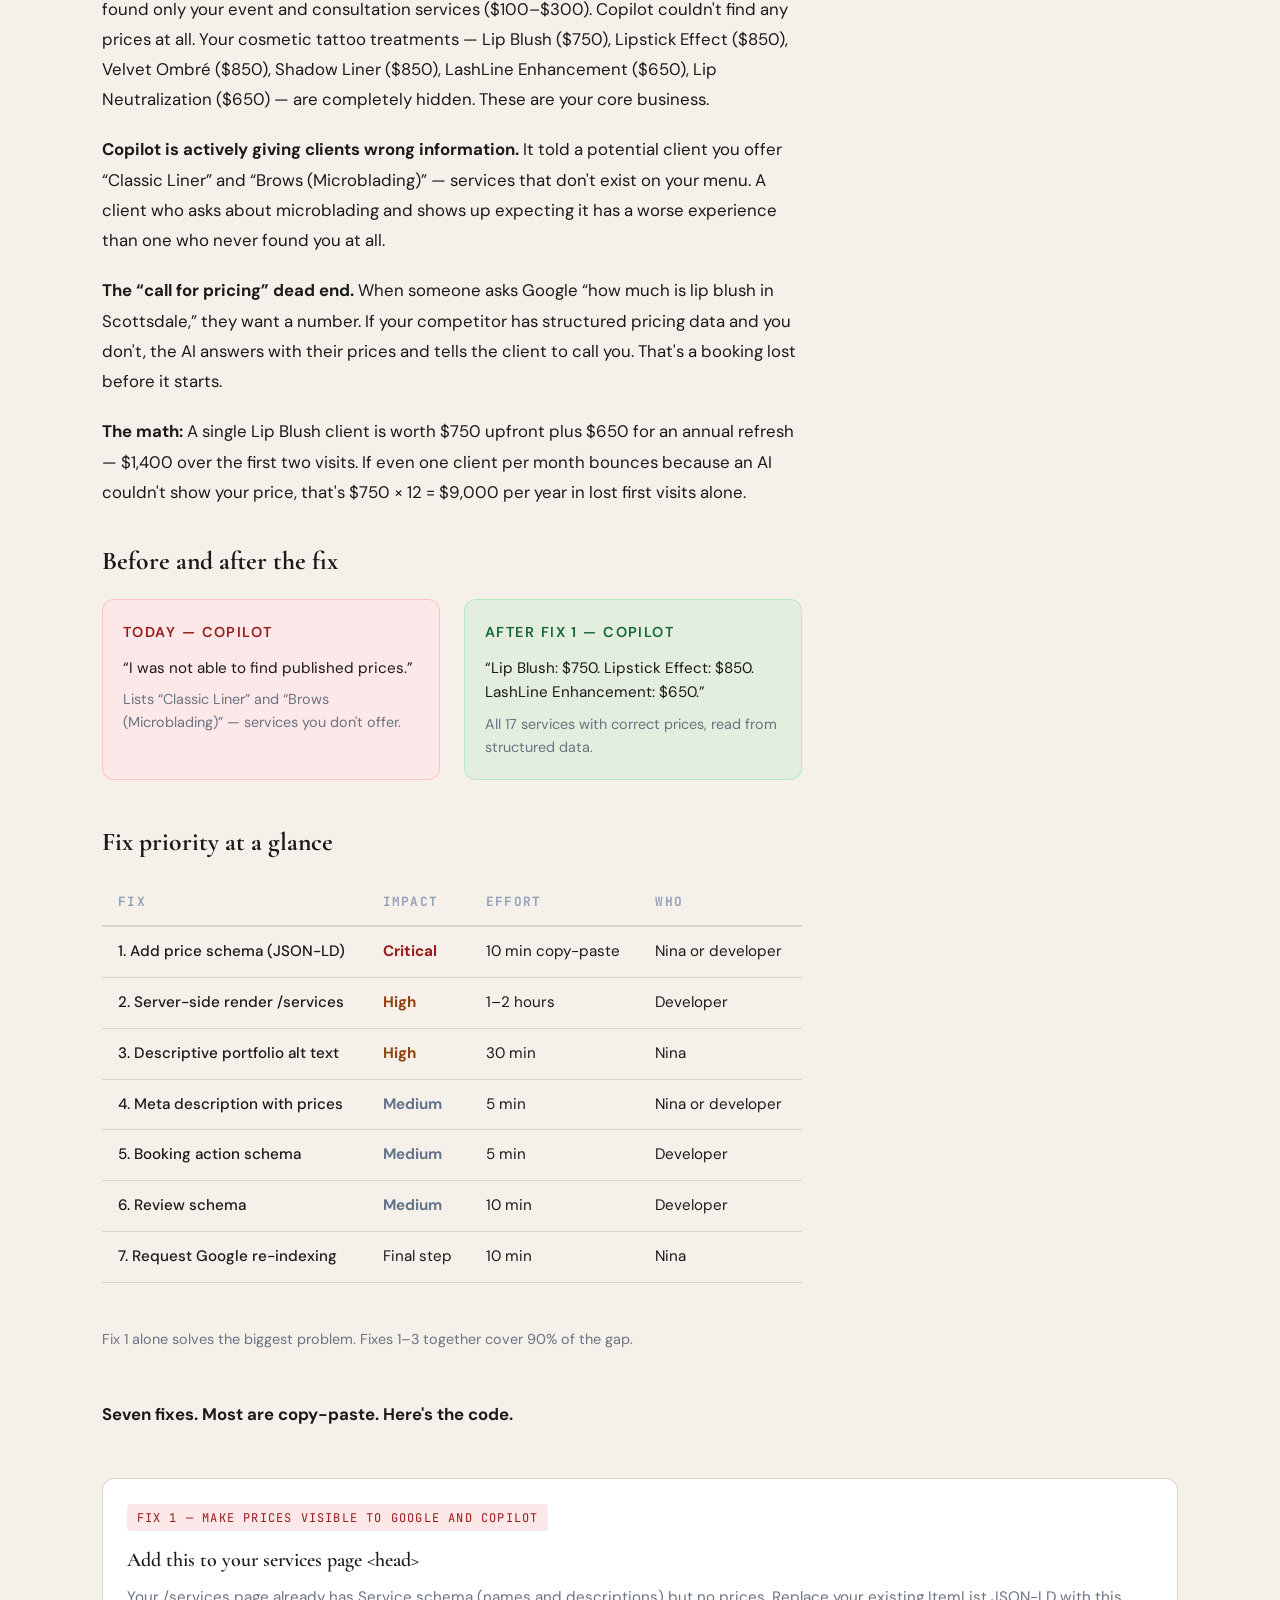
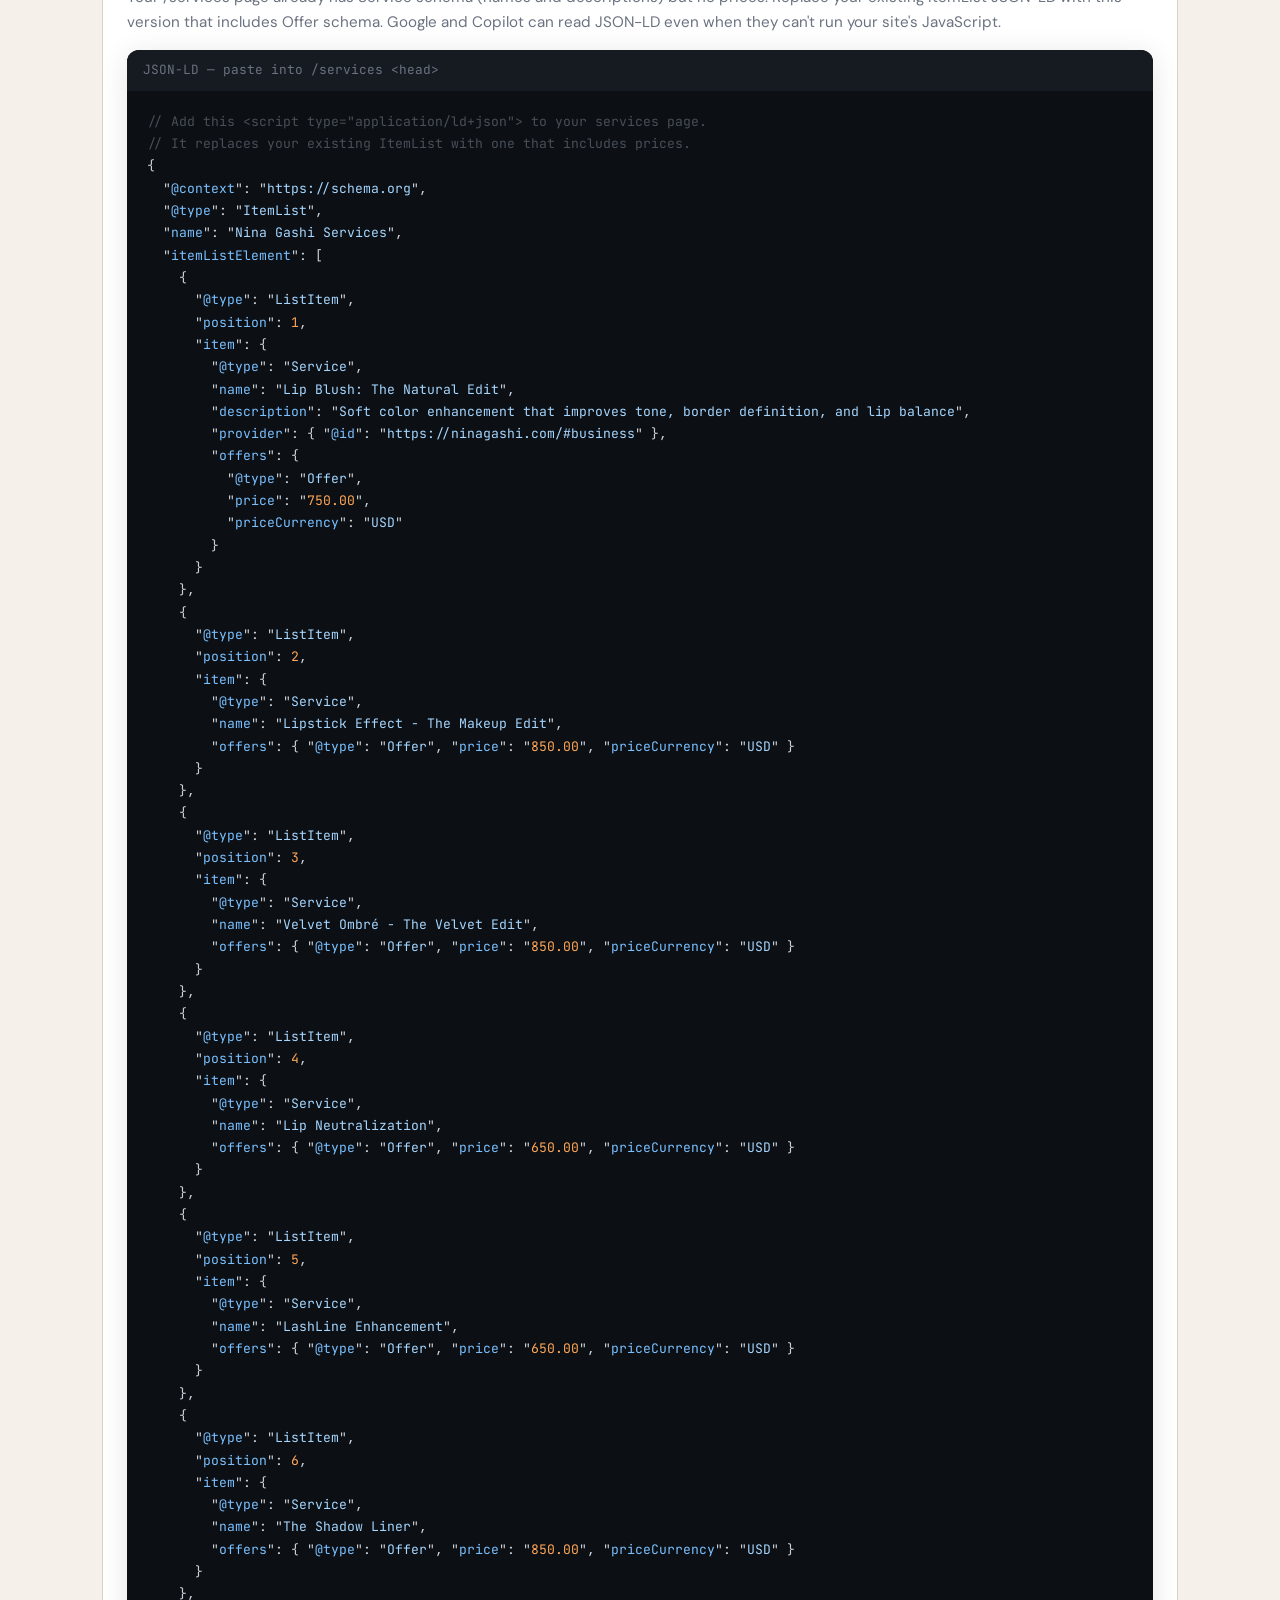
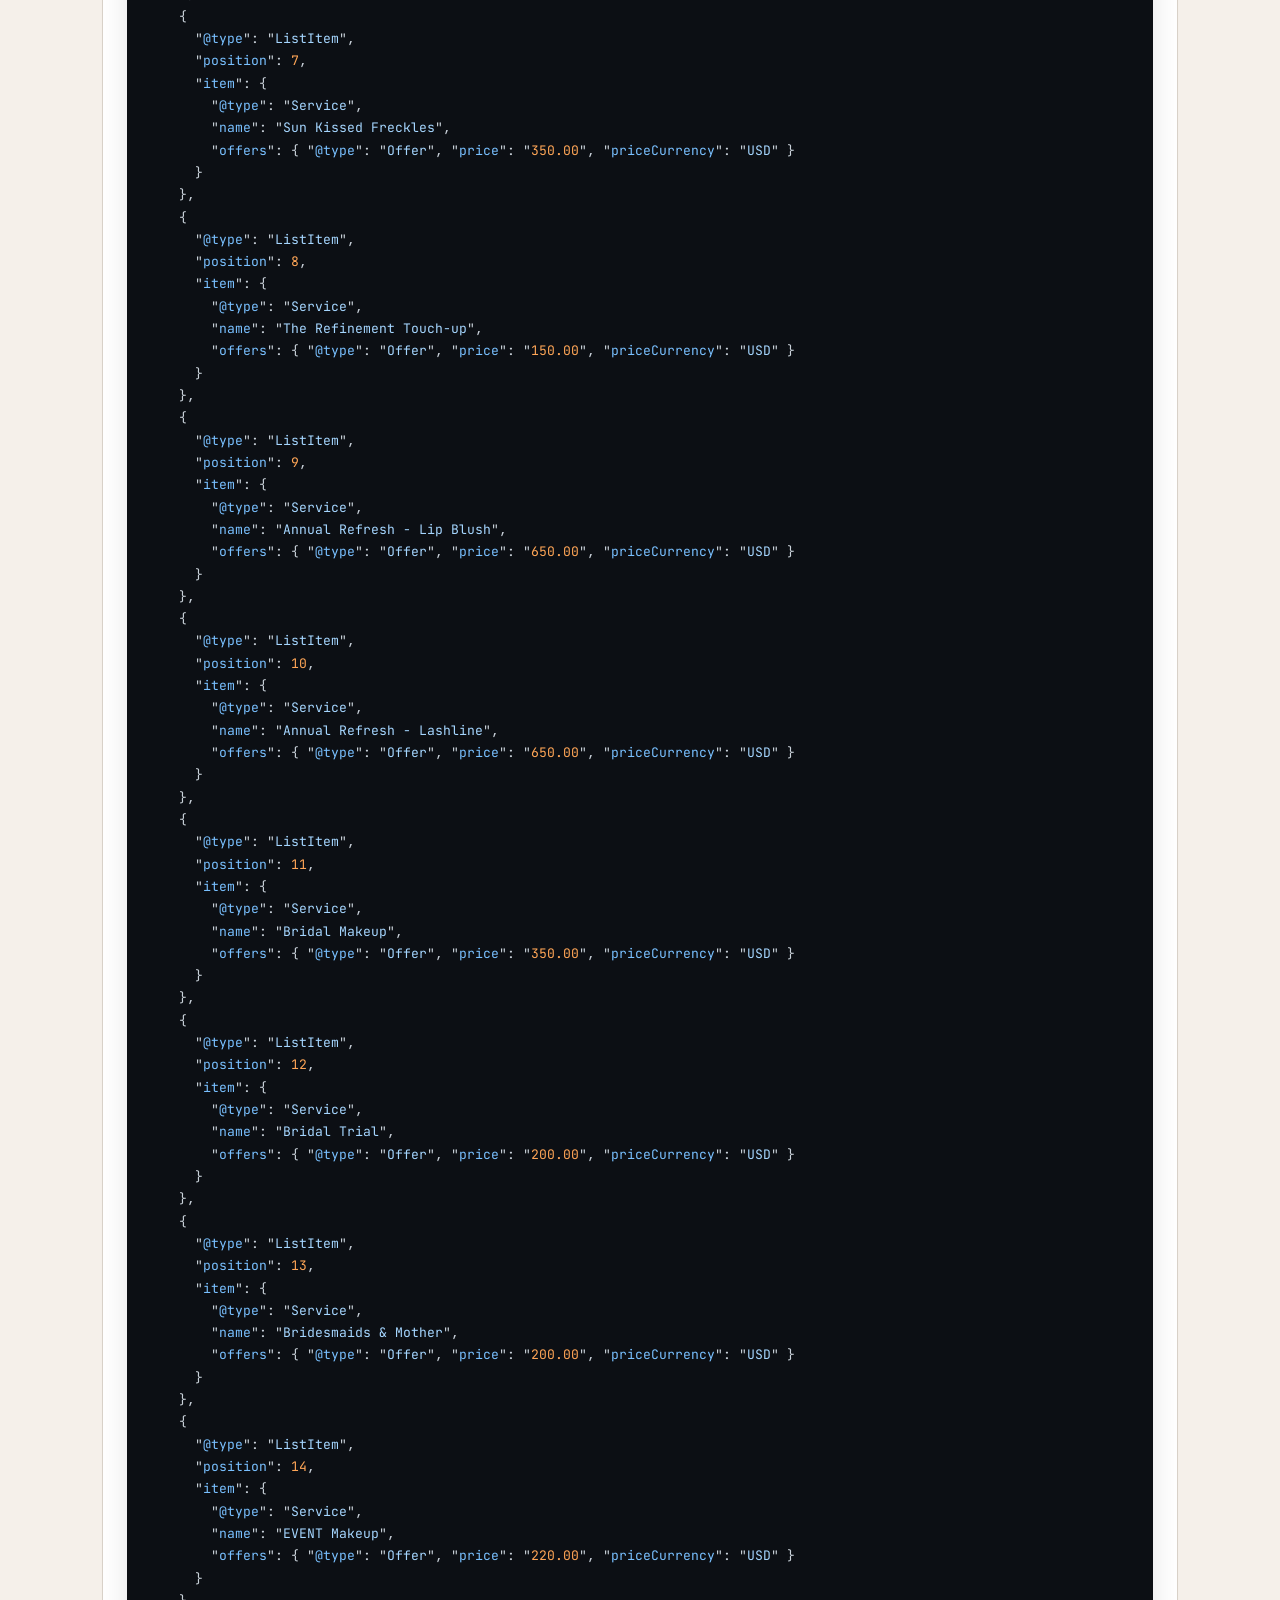
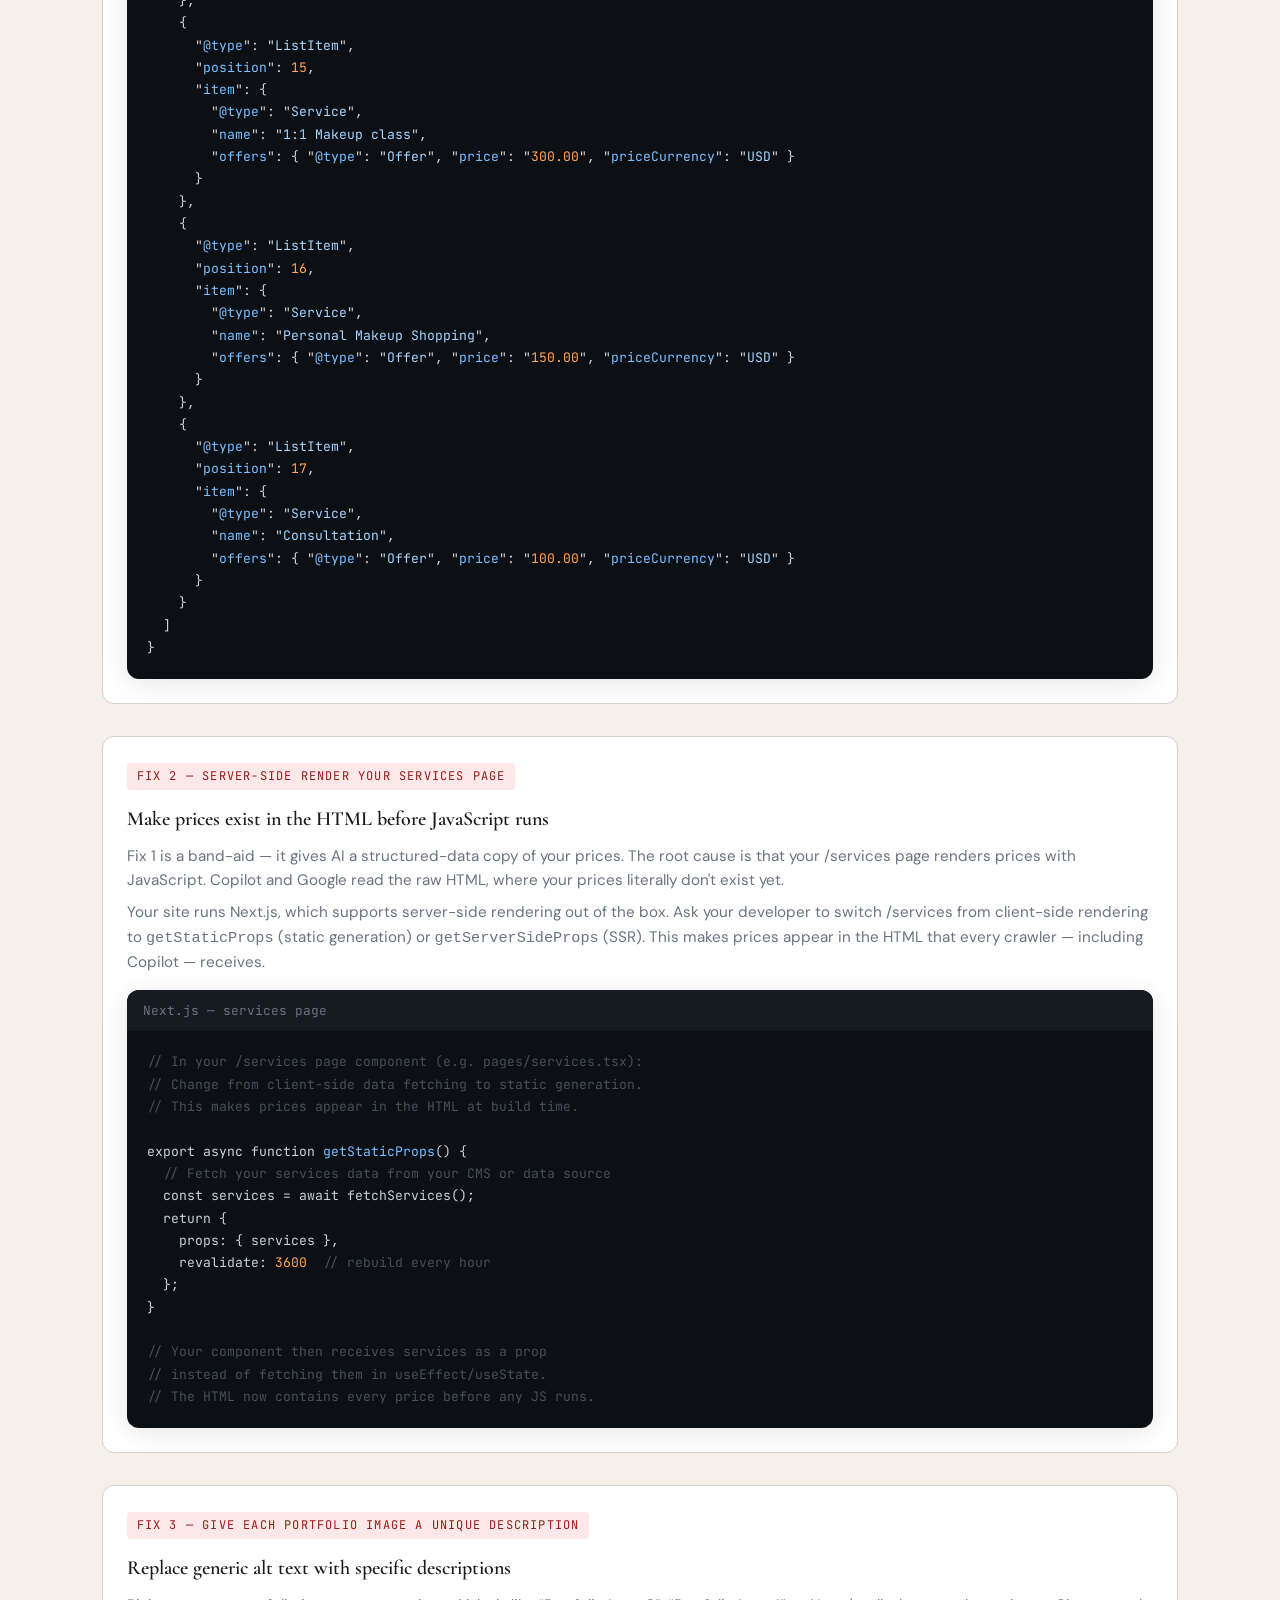
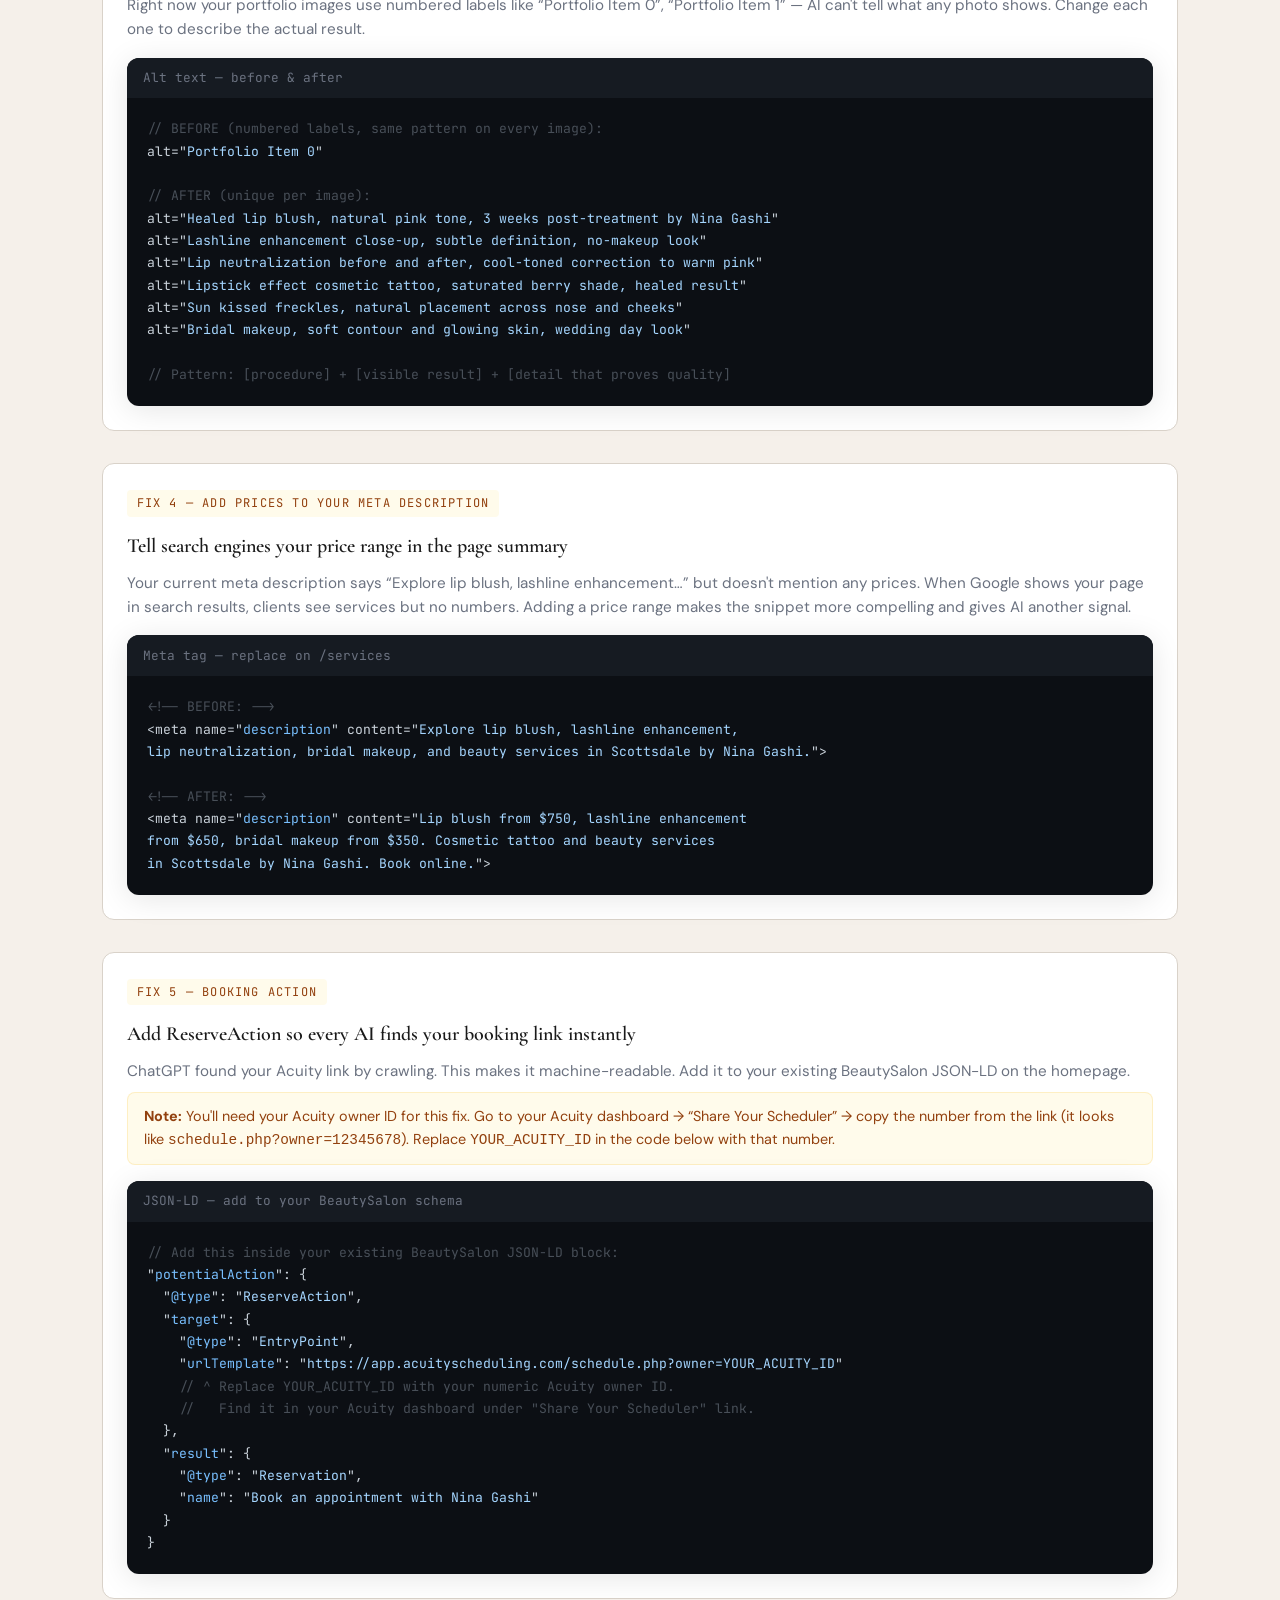
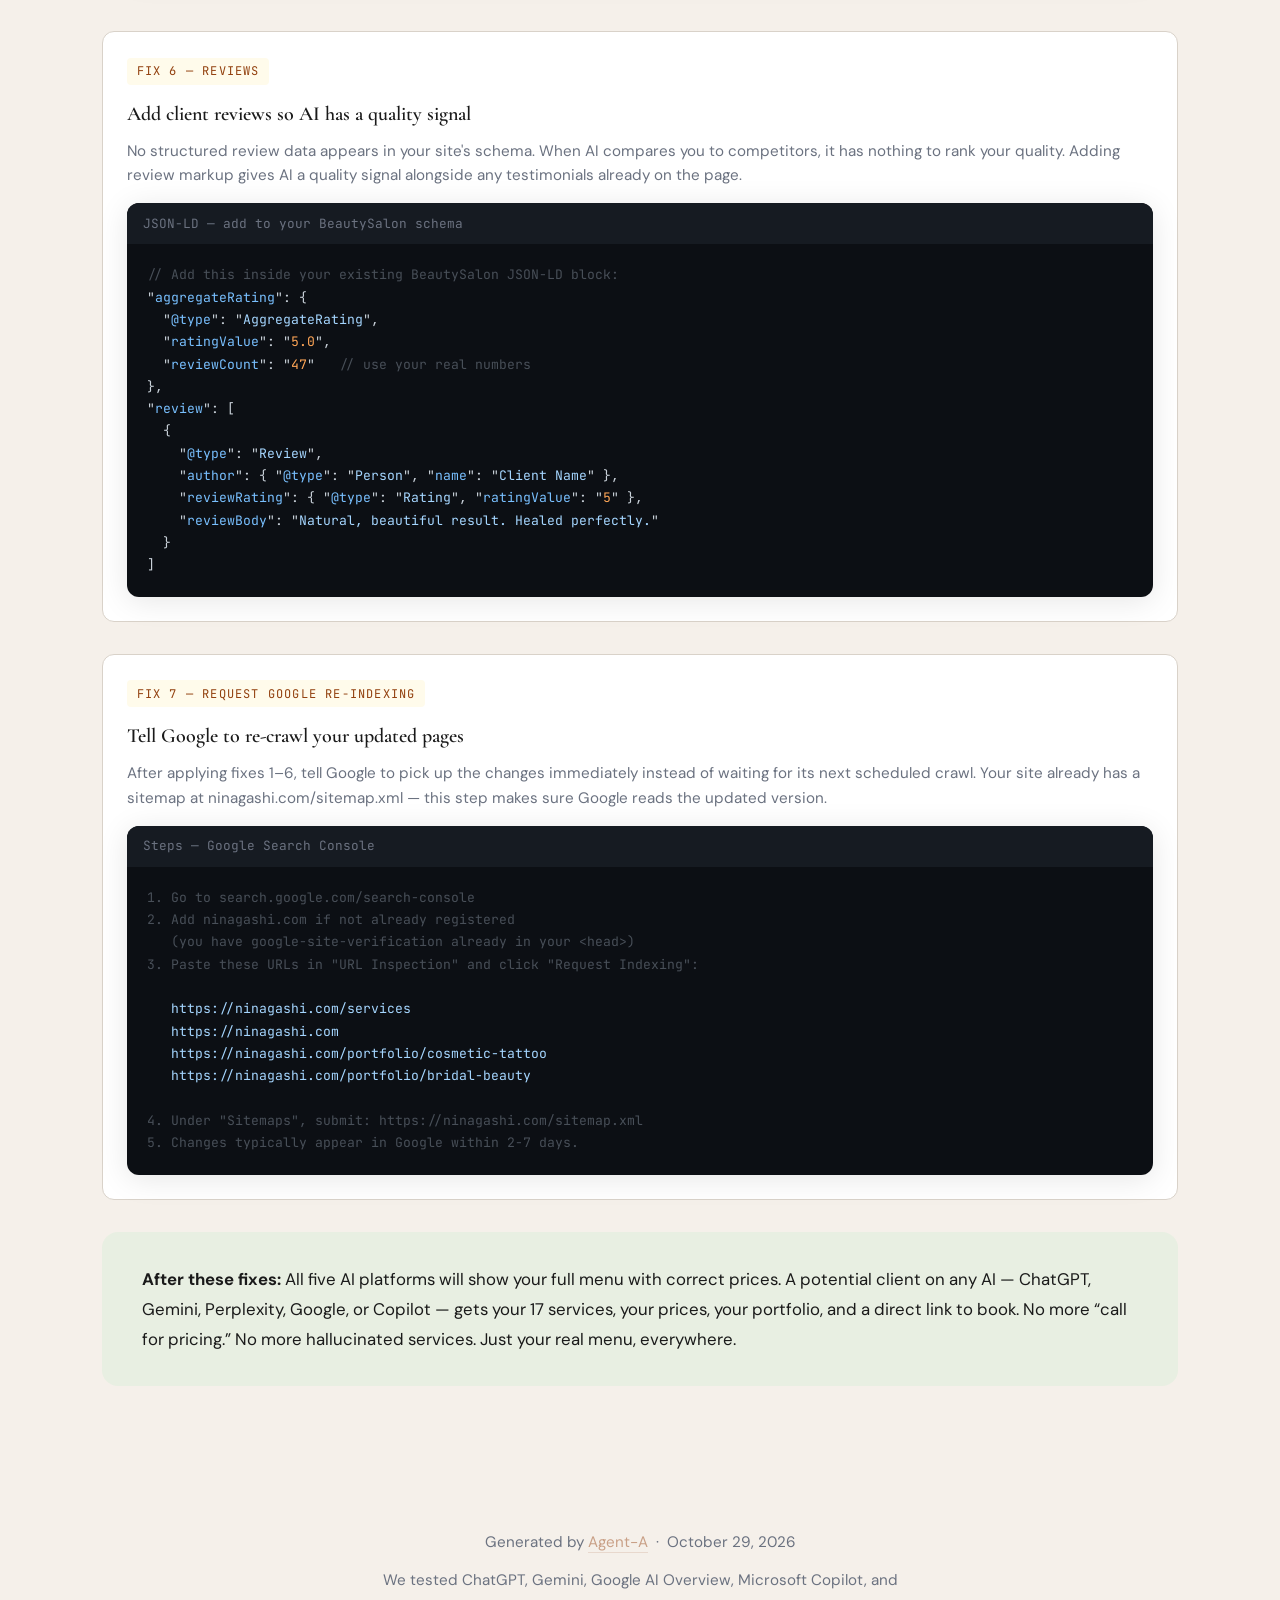
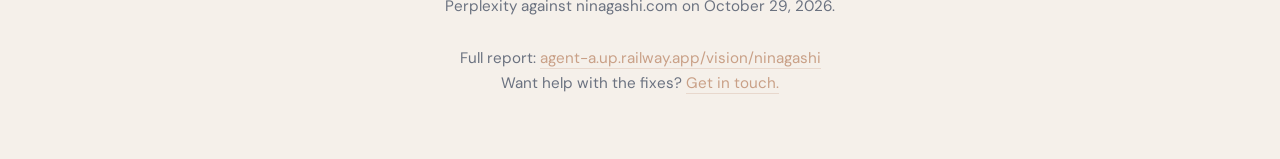
==== commit 372f6763: "Add Acuity ID note to Fix 5 in ninagashi vision report Visible callout box explaining how to find th" ====
--- a/readiness/ai-vision-ninagashi.html
+++ b/readiness/ai-vision-ninagashi.html
@@ -1087,6 +1087,12 @@
         ChatGPT found your Acuity link by crawling. This makes it machine-readable.
         Add it to your existing BeautySalon JSON-LD on the homepage.
       </p>
+      <p style="margin-bottom: 0.5rem; font-size: 0.9rem; color: var(--yellow-muted); background: #fffbeb; padding: 0.75rem 1rem; border-radius: 8px; border: 1px solid rgba(251,191,36,0.2);">
+        <strong>Note:</strong> You'll need your Acuity owner ID for this fix.
+        Go to your Acuity dashboard &rarr; &ldquo;Share Your Scheduler&rdquo; &rarr;
+        copy the number from the link (it looks like <code>schedule.php?owner=12345678</code>).
+        Replace <code>YOUR_ACUITY_ID</code> in the code below with that number.
+      </p>
       <div class="code-block">
         <div class="code-header">
           <span>JSON-LD &mdash; add to your BeautySalon schema</span>
